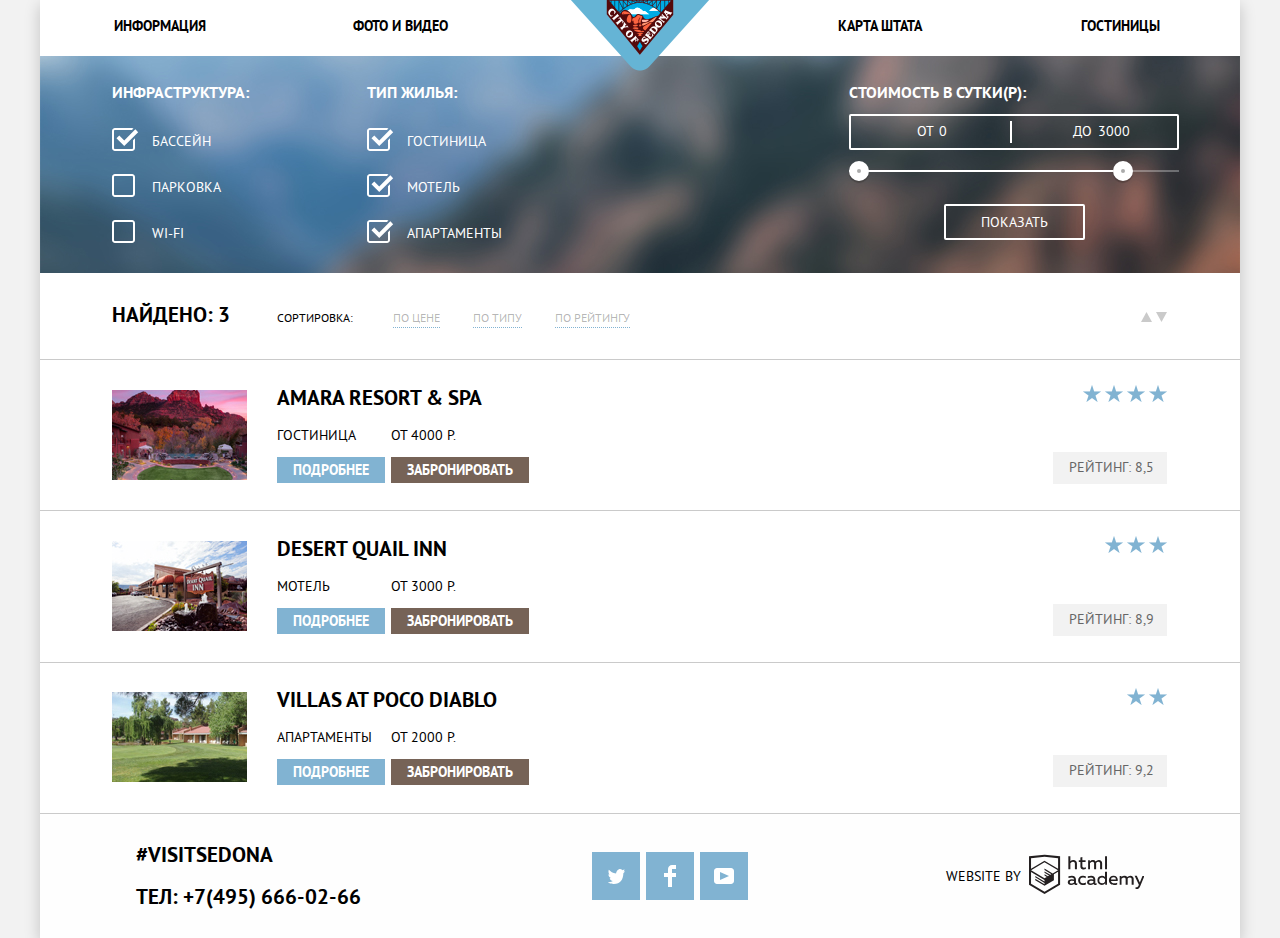
==== catalog.html @ 3150f371 "Update catalog.html" ====
<!DOCTYPE html>
<html lang="ru">
  <head>
    <meta charset="UTF-8">
    <title>Document</title>
    <link rel="stylesheet" href="css/normalize.css">
    <link rel="stylesheet" href="css/style.css">
  </head>
  <body>
    <div class="wrapper">
    <header class="header">
      <nav class="nav">
        <ul class="nav__list nav__list--left">
          <li class="nav__item">
            <a href="#" class="nav__link">Информация</a>
          </li>
          <li class="nav__item">
            <a href="#" class="nav__link">Фото и видео</a>
          </li>
        </ul>
        <a href="index.html" class="logo">
          <img src="img/logo.png" width="140" height="71" alt="Логотип город Седона" class="logo__pic">
        </a>
        <ul class="nav__list nav__list--right">
          <li class="nav__item">
            <a href="#" class="nav__link">Карта штата</a>
          </li>
          <li class="nav__item">
            <a href="catalog.html" class="nav__link">Гостиницы</a>
          </li>
        </ul>
      </nav>
    </header>
    <main>
      <form class="filter">
        <fieldset class="filter__fieldset">
          <legend class="filter__legend">Инфраструктура:</legend>
            <label class="filter__label">
              <input type="checkbox" name="pool" id="pool" class="visually-hidden" checked>
              <span class="checkbox-indicator">
              </span>
              Бассейн
            </label>
            <label class="filter__label">
              <input type="checkbox" name="parking" id="parking" class="visually-hidden">
              <span class="checkbox-indicator">
              </span>
              Парковка
            </label>
            <label class="filter__label">
              <input type="checkbox" name="wi-fi" id="wi-fi" class="visually-hidden">
              <span class="checkbox-indicator">
              </span>
              wi-fi
            </label>
        </fieldset>
        <fieldset class="filter__fieldset">
          <legend class="filter__legend">Тип жилья:</legend>
            <label class="filter__label filter__label--housing">
              <input type="checkbox" name="hotel" id="hotel" class="visually-hidden" checked>
              <span class="checkbox-indicator">
              </span>
              Гостиница
            </label>
            <label class="filter__label filter__label--housing">
              <input type="checkbox" name="motel" id="motel" class="visually-hidden" checked>
              <span class="checkbox-indicator">
              </span>
              Мотель
            </label>
            <label class="filter__label filter__label--housing">
              <input type="checkbox" name="apartments" id="apartments" class="visually-hidden" checked>
              <span class="checkbox-indicator">
              </span>
              Апартаменты
            </label>
        </fieldset>
        <fieldset class="filter__fieldset">
          <legend class="filter__legend filter__legend--price">Стоимость в сутки(Р):</legend>
          <div class="filter__price">
            <label class="filter__min-price">от
              <input type="number" class="filter__input" name="filter__min-price" value="0">
            </label>
            <label class="filter__max-price">до
              <input type="number" class="filter__input" name="filter__max-price" value="3000">
            </label>
          </div>
          <div class="filter__range">
            <div class="filter__scale">
              <div class="filter__bar"></div>
            </div>
            <div class="filter__toggle filter__toggle--min"></div>
            <div class="filter__toggle filter__toggle--max"></div>
          </div>
            <button type="submit" class="filter__button">Показать</button>
        </fieldset>
      </form>
      <div class="sort">
        <p class="sort__search">Найдено: 3</p>
        <p class="sort__assortment">Сортировка:</p>
        <a href="#"  class="sort__choose">По цене</a>
        <a href="#"  class="sort__choose">По типу</a>
        <a href="#"  class="sort__choose">По рейтингу</a>
        <div class="sort__href">
          <a href="#"  class="sort__button">
            <svg xmlns="http://www.w3.org/2000/svg" class="sort__arrow sort__arrow--up" width="11" height="10" viewBox="0 0 11 10">
              <path fill="#231F20" d="M5.5 10L0 0h11"/>
            </svg>
          </a>
          <a href="#"  class="sort__button">
            <svg xmlns="http://www.w3.org/2000/svg" class="sort__arrow sort__arrow--down" width="11" height="10" viewBox="0 0 11 10">
              <path fill="#231F20" d="M5.5 10L0 0h11"/>
            </svg>
          </a>
        </div>
      </div>
      <section class="hotels">
        <h2 class="visually-hidden">Гостиницы</h2>
        <ul class="results">
          <li class="results__item">
            <img src="img/amara.jpg" width="135" height="90" alt="Фото гостиницы" class="results__pic">
          <div class="results__wrapper">
            <a href="#" class="results__head">Amara Resort & Spa</a>
            <div class="results__container">
              <div class="results__name">
                <p class="results__desc">Гостиница</p>
                <a href="#" class="results__link results__link--blue">Подробнее</a>
              </div>
              <div class="results__name">
                <p class="results__desc">От 4000 Р.</p>
                <a href="#" class="results__link results__link--brown">Забронировать</a>
              </div>
            </div>
          </div>
          <div class="results__assessment">
          <div class="results__stars">
            <img src="img/star.png" width="18" height="17" alt="Звезды" class="results__stars-img">
            <img src="img/star.png" width="18" height="17" alt="Звезды" class="results__stars-img">
            <img src="img/star.png" width="18" height="17" alt="Звезды" class="results__stars-img">
            <img src="img/star.png" width="18" height="17" alt="Звезды" class="results__stars-img">
          </div>
          <div class="results__rating">
            <p class="results__rating-name">Рейтинг: 8,5</p>
          </div>
          </div>
          </li>
          <li class="results__item">
            <img src="img/desert.jpg" width="135" height="90" alt="Фото гостиницы" class="results__pic">
          <div class="results__wrapper">
            <a href="#" class="results__head">Desert Quail Inn</a>
            <div class="results__container">
              <div class="results__name">
                <p class="results__desc">Мотель</p>
                <a href="#" class="results__link results__link--blue">Подробнее</a>
              </div>
              <div class="results__name">
                <p class="results__desc">От 3000 Р.</p>
                <a href="#" class="results__link results__link--brown">Забронировать</a>
              </div>
            </div>
          </div>
          <div class="results__assessment">
          <div class="results__stars">
            <img src="img/star.png" width="18" height="17" alt="Звезды" class="results__stars-img">
            <img src="img/star.png" width="18" height="17" alt="Звезды" class="results__stars-img">
            <img src="img/star.png" width="18" height="17" alt="Звезды" class="results__stars-img">
          </div>
          <div class="results__rating">
            <p class="results__rating-name">Рейтинг: 8,9</p>
          </div>
          </div>
          </li>
          <li class="results__item">
            <img src="img/villas.jpg" width="135" height="90" alt="Фото гостиницы" class="results__pic">
          <div class="results__wrapper">
            <a href="#" class="results__head">Villas at Poco Diablo</a>
            <div class="results__container">
              <div class="results__name">
                <p class="results__desc">Апартаменты</p>
                <a href="#" class="results__link results__link--blue">Подробнее</a>
              </div>
              <div class="results__name">
                <p class="results__desc">От 2000 Р.</p>
                <a href="#" class="results__link results__link--brown">Забронировать</a>
              </div>
            </div>
          </div>
          <div class="results__assessment">
          <div class="results__stars">
            <img src="img/star.png" width="18" height="17" alt="Звезды" class="results__stars-img">
            <img src="img/star.png" width="18" height="17" alt="Звезды" class="results__stars-img">
          </div>
          <div class="results__rating">
            <p class="results__rating-name">Рейтинг: 9,2</p>
          </div>
          </div>
          </li>
        </ul>
      </section>
    </main>
    <footer class="footer">
      <div class="footer__wrapper footer__wrapper--hotels">
        <a href="#" class="footer__hashtag">#visitSEDONA</a>
        <a href="tel:+7(495)666-02-66" class="footer__phone">Тел: +7(495) 666-02-66</a>
      </div>
      <div class="social social--hotels">
        <ul class="social__list">
            <li class="social__item">
              <a href="#" class="social__link">
                <img src="img/twitter.svg" width="17" height="15" alt="Иконка твиттер"  class="social__icon">
              </a>
            <li class="social__item">
              <a href="" class="social__link">
                <img src="img/facebook.svg" width="12" height="22" alt="Иконка фэйсбук"  class="social__icon">
              </a>
            </li>
            <li class="social__item">
              <a href="" class="social__link">
                <img src="img/youtube.svg" width="20" height="16" alt="Иконка ютуб"  class="social__icon">
              </a>
            </li>
        </ul>
      </div>
      <div class="website-by">
        <p class="website-by__head">Website by</p>
        <a href="https://htmlacademy.ru/intensive/htmlcss" class="website-by__logo">
          <svg xmlns="http://www.w3.org/2000/svg" class="website-by__svg" width="115px" height="41px" data-name="Layer 1" viewBox="0 0 113 39">
            <path fill="#fff" d="M46.84 28.22a2.07 2.07 0 0 0 .58-.11v1.4a3.41 3.41 0 0 1-1.24.22 1.75 1.75 0 0 1-1.75-1 5.08 5.08 0 0 1-3.3 1.13c-1.59 0-3.06-.87-3.06-2.68 0-2.24 2.08-2.93 3.9-2.93a11.63 11.63 0 0 1 2.28.26v-.31c0-1.09-.8-1.86-2.3-1.86a7.79 7.79 0 0 0-3.15.67v-1.79a10.72 10.72 0 0 1 3.35-.58c2.48 0 4 1.18 4 3.83v3.14a.57.57 0 0 0 .69.61zm-6.76-1.19a1.42 1.42 0 0 0 1.64 1.29 3.56 3.56 0 0 0 2.53-1v-1.51a10.21 10.21 0 0 0-1.9-.22c-1.1.01-2.27.35-2.27 1.45zM53.06 20.62a5.29 5.29 0 0 1 2.7.67v1.79a4.28 4.28 0 0 0-2.42-.73 2.89 2.89 0 1 0 0 5.76 5.26 5.26 0 0 0 2.55-.67v1.8a6.58 6.58 0 0 1-2.9.6 4.42 4.42 0 0 1-4.72-4.54 4.54 4.54 0 0 1 4.79-4.68zM65.84 28.22a2.07 2.07 0 0 0 .58-.11v1.4a3.41 3.41 0 0 1-1.24.22 1.75 1.75 0 0 1-1.75-1 5.08 5.08 0 0 1-3.3 1.13c-1.59 0-3.06-.87-3.06-2.68 0-2.24 2.08-2.93 3.9-2.93a11.63 11.63 0 0 1 2.28.26v-.31c0-1.09-.8-1.86-2.3-1.86a7.79 7.79 0 0 0-3.15.67v-1.79a10.72 10.72 0 0 1 3.35-.58c2.48 0 4 1.18 4 3.83v3.14a.57.57 0 0 0 .69.61zm-6.76-1.19a1.42 1.42 0 0 0 1.64 1.29 3.56 3.56 0 0 0 2.53-1v-1.51a10.21 10.21 0 0 0-1.9-.22c-1.11.01-2.27.35-2.27 1.45zM76.67 16.85v12.76h-1.76v-1.39a4.07 4.07 0 0 1-3.35 1.62 4.62 4.62 0 0 1 0-9.22 4 4 0 0 1 3.15 1.37v-5.14h2zm-4.76 5.48a2.9 2.9 0 0 0 0 5.8 3 3 0 0 0 2.79-1.84v-2.13a3.06 3.06 0 0 0-2.79-1.83zM82.99 20.62c3.48 0 4.68 2.81 4.12 5.34h-6.58c.22 1.57 1.75 2.22 3.35 2.22a6.41 6.41 0 0 0 2.77-.62v1.68a7.5 7.5 0 0 1-3.14.6c-2.68 0-5-1.53-5-4.61a4.39 4.39 0 0 1 4.48-4.61zm.09 1.62a2.39 2.39 0 0 0-2.57 2.26h4.85a2.06 2.06 0 0 0-2.28-2.26zM89.1 29.61v-8.75h1.73v1.09a4 4 0 0 1 2.92-1.33 3 3 0 0 1 2.73 1.4 4.33 4.33 0 0 1 3.06-1.4 3.21 3.21 0 0 1 3.32 3.52v5.47h-2V24.2a1.67 1.67 0 0 0-1.73-1.84 2.94 2.94 0 0 0-2.17 1.18V29.61h-2V24.2a1.67 1.67 0 0 0-1.73-1.84 3.11 3.11 0 0 0-2.32 1.35v5.91h-2zM111.47 20.86h2l-4.1 9.93c-.95 2.28-2.19 3-3.52 3a5 5 0 0 1-1.15-.15v-1.66a3 3 0 0 0 .89.13c.95 0 1.66-.67 2.17-2l.18-.44-4.16-8.82h2.13l3 6.6zM40.66 1.53v5a4 4 0 0 1 2.83-1.2A3.41 3.41 0 0 1 47.1 8.9v5.41h-2V9.15a1.9 1.9 0 0 0-2-2.1 3.08 3.08 0 0 0-2.44 1.46v5.8h-2V1.53h2zM52.43 2.42v3.12h3.17v1.71h-3.17v4c0 1.15.53 1.53 1.66 1.53a4.71 4.71 0 0 0 1.77-.35v1.68a7.14 7.14 0 0 1-2.35.38 2.68 2.68 0 0 1-3-2.88V7.23h-1.6V5.52h1.57V2.88zM58.1 14.29V5.54h1.73v1.09a4 4 0 0 1 2.92-1.33 3 3 0 0 1 2.73 1.4 4.33 4.33 0 0 1 3.06-1.4 3.21 3.21 0 0 1 3.32 3.52v5.47h-2V8.88a1.67 1.67 0 0 0-1.73-1.84 2.94 2.94 0 0 0-2.17 1.18V14.29h-2V8.88a1.67 1.67 0 0 0-1.73-1.84 3.11 3.11 0 0 0-2.32 1.35v5.91h-2zM74.72 1.52h1.95v12.76h-1.95zM15.44.02h-.16L0 1.62v28l15.28 9.09 15.28-9.09v-28zm13.12 28.45l-13.28 7.9L2 28.47V16.99l13.22 7.87v1.43l-9.07-5.4v1.38l9.11 5.47v1.46l-9.1-5.42v1.38l9.11 5.47 9.19-5.5V19.22l4.1-2.45v11.67zm0-13.16l-3.65 2.14-1.68 1-8-4.76v1.38l6.84 4.07h-.06l-.15.09-1 .57-5.64-3.36v1.38l4.45 2.65-1.05.7-3.36-2v1.38l2.21 1.3-2.25 1.35-13.16-7.82 13.17-7.92zm0-1.39L15.21 6.05l-13.2 7.86V3.41l13.28-1.39 13.28 1.39v10.51z"/>
          </svg>
        </a>
      </div>
    </footer>
    </div>
  </body>
</html>
---- css/style.css ----
body{
  font-family: PTSans, Arial, Helvetica, sans-serif;
  color: #000000;
  text-transform: uppercase;
  margin: 0;
  padding: 0;
  background-color: #f2f2f2;
}

.wrapper{
  width: 1200px;
  margin: 0px auto;

  position: relative;

  box-shadow: 0px 5px 15px 0 rgba(0, 1, 1, 0.2);
}

.nav{
  background-color: #ffffff;
  font-weight: 700;
  height: 56px;
  display: flex;
  flex-direction: row;
  justify-content: space-between;
  position: relative;
}

.nav__list{
  font-size: 14px;
  list-style: none;
  line-height: 26px;
  display: flex;
  padding: 0;
  margin: 0;
}

.nav__link{
  padding-top: 13px;
  padding-bottom: 18px;
  text-decoration: none;
  color: #000000;
  width: 240px;
  display: flex;
  justify-content: center;
  align-items: center;
}

.nav__link--active{
  color: #766357;
}

.nav__link:hover{
color: #81b3d2;
}

.nav__link:active{
color: rgba(0, 0, 0, 0.3);
}

.logo{
  position: absolute;
  top: 0;
  left: 50%;
  transform: translateX(-50%);
  z-index: 1;
}

.promo{
  background-color: #81b3d2;
  background-image: url(../img/background-photo.jpg);
  background-position: right 0 top -56px;
  background-repeat: no-repeat;
  height: 510px;
  text-align: center;
  position: relative;
}

.promo__polygon{
  position: absolute;
  content: '';
  width: 100%;
  bottom: -1px;
  left: 0;
  height: 59px;
}

.promo__pic{
  margin-top: 76px;
}

.intro{
  padding-top: 56px;
  padding-left: 350px;
  padding-right: 350px;
  background-color: #ffffff;
  line-height: 26px;
}

.intro__head{
  font-size: 21px;
  margin: 0;
  text-align: center;
  margin-bottom: 27px;
}

.intro__desc{
  color: #333333;
  font-size: 14px;
  margin: 0;
  text-align: center;
  padding-bottom: 52px;
}

.present__row,
.showplace{
  display: flex;
  flex-direction: row;
  line-height: 21px;
  color: #ffffff;
  background-color: #81b3d2;
  height: 256px;
}

.present__wrapper{
  padding-left: 50px;
  padding-right: 50px;
  text-align: center;
}

.present__head{
  margin-top: 47px;
  margin-left: 75px;
  max-width: 150px;
  font-size: 21px;
}

.present__desc{
  margin: 0;
}

.present__number{
  margin-top: 23px;
  margin-bottom: 21px;
}

.present__number, .present__desc{
  font-size: 14px;
}

.offers{
  padding-top: 44px;
  padding-bottom: 67px;
  margin: 0;
  background-color: #ffffff;
  line-height: 21px;
  text-align: center;
}


.offers__list{
  list-style: none;
  display: flex;
  flex-direction: row;
  padding: 0;
}

.offers__item{
  display: flex;
  flex-direction: column;
  align-items: center;
  margin-left: 58px;
  margin-right: 59px;
}

.offers__item--size{
  margin-left: 30px;
  margin-right: 30px;
}

.offers__pic{
  width: 75px;
  height: 80px;
}

.offers__head{
  font-size: 21px;
  margin-top: 20px;
  margin-bottom: 23px;
}

.offers__desc{
  max-width: 284px;
font-size: 14px;
margin: 0;
}

.showplace{
  display: flex;
  flex-direction: row-reverse;
}

.showplace__wrapper{
  padding-left: 40px;
  padding-right: 40px;
  line-height: 21px;
  background-color: #81b3d2;
  color: #ffffff;
  text-align: center;
}

.showplace__head{
  margin-top: 46px;
  font-size: 21px;
}

.showplace__number{
  margin-top: 23px;
  margin-bottom: 21px;
}

.showplace__number,
.showplace__desc{
  font-size: 14px;
  line-height: 21px;
  font-weight: 400;
}

.advantages{
  background-color: #eeeeee;
  line-height: 21px;
  padding-top: 46px;
  padding-bottom: 60px;
}

.advantages__list{
  margin: 0;
  padding-left: 0;
  display: flex;
  flex-direction: row;
  justify-content: space-around;
}

.advantages__item{
  padding-left: 50px;
  padding-right: 50px;
  display: flex;
  flex-direction: column;
  align-items: center;
}

.advantages__head{
  font-size: 21px;
  font-weight: 700;
  line-height: 21px;
  max-width: 100px;
  margin: 0;
  text-align: center;
}

.advantages__number{
  padding-top: 23px;
  padding-bottom: 22px;
}

.advantages__desc{
  max-width: 259px;
  text-align: center;
}

.advantages__number,
.advantages__desc{
font-size: 14px;
margin: 0;
}

.interested{
  background-color: #ffffff;
  position: relative;
}

.interested__wrapper{
  display: flex;
  flex-direction: column;
  align-items: center;
  text-align: center;
}

.interested__head{
  font-size: 30px;
  font-weight: 700;
  line-height: 36px;
  padding-top: 50px;
  margin: 0;
}

.interested__desc{
  font-size: 14px;
  line-height: 24px;
  font-weight: 400;
  margin-top: 23px;
  margin-bottom: 48px;
}

.interested__button{
  padding-top: 30px;
  padding-bottom: 32px;
  width: 568px;
  margin: 0;
  background-color: #766357;
  color: #ffffff;
  font-size: 21px;
  text-transform: uppercase;
  font-weight: 700;
  border: none;
  text-decoration: none;
  cursor: pointer;
}

.interested__button:hover{
  background-color: #604e43;
}

.interested__button:active{
  background-color: #503e33;
  color: rgba(255, 255, 255, 0.3);
}

.form{
  position: absolute;
  left: 50%;
  transform: translateX(-50%);
  padding: 54px;
  background-color: #ffffff;
  box-shadow: 0px 7px 15px 0 rgba(0, 1, 1, 0.15);
  min-width: 458px;
}

.form__row{
  display: flex;
  flex-direction: row;
  align-items: center;
  margin-bottom: 30px;
}

.form__label{
  display: flex;
  align-items: center;
  width: 92px;
  margin-right: 10px;
  font-weight: 700;
  font-size: 14px;
  line-height: 26px;
}

.form__label--child{
  width: 50px;
  margin-left: 53px;
  margin-right: 26px;
}

.form__container{
  position: relative;
  flex-grow: 1;
}

.form__input{
  box-sizing: border-box;
  width: 100%;
  padding: 4px 10px;
  padding-right: 40px;
  font-weight: 700;
  font-size: 14px;
  line-height: 26px;
  text-transform: uppercase;
  background-color: #f2f2f2;
  border: 2px solid transparent;
}

.form__input:hover{
  background-color: #ebebeb;
}

.form__input:focus{
  border-color: #e5e5e5;
  outline: none;
  background-color: #ffffff;
}

.form__calendar{
  position: absolute;
  top: 50%;
  transform: translateY(-50%);
  right: 9px;
  background-color: transparent;
  border: none;
  padding: 0;
}

.form__svg path{
  fill: #a9a9a9;
}

.form__svg path:hover{
  fill: #000000;
}

.form__svg path:active{
  fill: #81b3d2;
}

.form__humans{
  display: flex;
  flex-direction: row;

}

.form__wrapper{
  display: flex;
  flex-direction: row;
  align-items: center;
}

.form__human-input{
  padding: 0;
  width: 38px;
  height: 38px;
  text-align: center;
  background-color: #f2f2f2;
  font-size: 14px;
  font-weight: 700;
  line-height: 26px;
  border: none;
}

.form__button{
  position: relative;
  width: 38px;
  height: 38px;
  background-color: #f2f2f2;
  border: none;
}

.form__button--minus::before{
  content: "";
  position: absolute;
  transform: translate(-50%, -50%);
  width: 12px;
  height: 3px;
  background-color: #a9a9a9;
}

.form__button--plus::before,
.form__button--plus::after{
  content: "";
  position: absolute;
  top: 50%;
  left: 50%;
  transform: translate(-50%, -50%);
  width: 12px;
  height: 3px;
  background-color: #a9a9a9;
}

.form__button--plus::before{
  transform: translate(-50%, -50%) rotate(90deg);
}

.form__checkin-input:hover{
  background-color: #ebebeb;
}
.form__checkin-input:focus{
  border: 2px solid #e5e5e5;
}
.form__checkout-input:hover{
  background-color: #ebebeb;
}
.form__checkout-input:focus{
  border: 2px solid #e5e5e5;
}

.form__submit{
  padding-top: 16px;
  padding-bottom: 18px;
  width: 458px;
  background-color: #81b3d2;
  color: #ffffff;
  font-size: 21px;
  text-transform: uppercase;
  font-weight: 700;
  border: none;
  margin-top: 54px;
}

.form__submit:hover{
  background-color: #669ec0;
}

.form__submit:active{
  background-color: #5496bd;
  color: rgba(255, 255, 255, 0.3);
}

.map{
  text-align: center;
}

.footer,
.footer--absolut{
  background-color: rgba(255, 255, 255, 0.9);
  height: 124px;
  display: flex;
  justify-content: space-around;
  align-items: center;
}

.footer--absolute{
  position: absolute;
  width: 100%;
  bottom: 0;
}

.footer__wrapper{
  display: flex;
  flex-direction: column;
}

.footer__hashtag{
  padding-bottom: 16px;
  margin: 0;
}

.footer__hashtag, .footer__phone{
  font-size: 21px;
  line-height: 26px;
  font-weight: 700;
  text-decoration: none;
  color: #000000;
}

.social__list{
  display: flex;
  list-style: none;
}

.social__link{
  display: flex;
  align-items: center;
  justify-content: center;
  width: 48px;
  height: 48px;
  background-color: #81b3d2;
  margin-right: 6px;
}

.social__link:hover{
  background-color: #669ec0;
}

.social__icon:active{
  opacity: 0.3;
}

.website-by{
  display: flex;
  align-items: center;
}

.website-by__head {
  font-weight: 400;
  font-size: 14px;
  line-height: 26px;
  padding-right: 8px;
}

.website-by__svg path{
  fill: #231f20;
}

.website-by__svg path:hover{
  fill: #81b3d2;
}

.website-by__svg path:active{
  fill: #bdbbbc;
}

.visually-hidden {
  position: absolute;
  clip: rect(0 0 0 0);
  width: 1px;
  height: 1px;
  margin: -1px;
}

/*Страница отелей*/

.filter{
  display: flex;
  flex-direction: row;
  background-color: #81b3d2;
  background-image: url(../img/filter-background.jpg);
  background-repeat: no-repeat;
  background-position: right 0 top -56px;;
}

.filter__fieldset{
  margin-top: 26px;
  margin-bottom: 29px;
  margin-left: 72px;
  padding: 0;
  color: #ffffff;
  line-height: 21px;
  border: none;
  display: flex;
  flex-direction: column;
}

.filter__fieldset:nth-child(2){
  margin-left: 116px;
}

.filter__fieldset:last-child{
  width: 330px;
  margin-left: auto;
  margin-right: 61px;

  color: #ffffff;
  text-transform: uppercase;
}


.filter__legend{
  padding: 0;
  font-size: 16px;
  font-weight: 700;
  line-height: 21px;
  margin-bottom: 25px;
}

.filter__legend--price{
  margin-bottom: 11px;
}

.filter__label{
  position: relative;
  padding-left: 40px;
  padding-top: 3px;
  font-size: 14px;
  font-weight: 400;
  line-height: 21px;
  margin-bottom: 22px;
}

.filter__label:last-child{
  margin-bottom: 0;
}

.filter__label input[type="checkbox"] + .checkbox-indicator{
  content: url(../img/checkbox-off.svg);
  position: absolute;
  top: 0;
  left: 0;
}

.filter__label input[type="checkbox"]:checked + .checkbox-indicator{
  content: url(../img/checkbox-on.svg);
  position: absolute;
}

.filter__price{
  position: relative;

  height: 32px;
  margin-bottom: 20px;

  font-size: 0;

  border: 2px solid #ffffff;
  border-radius: 2px;
}

.filter__price::after{
  content: "";
  position: absolute;
  top: 50%;
  left: 49%;

  width: 2px;
  height: 22px;

  background: #ffffff;
  transform: translate(-50%, -50%);
}

.filter__min-price,
.filter__max-price{
  display: inline-block;

  font-size: 14px;
  line-height: 29px;
  vertical-align: top;

  width: 90px;
  padding-left: 66px;
}

.filter__input{
  width: 50px;
  margin: 0;

  color: inherit;
  font: inherit;

  background: none;
  border: none;
}

.filter__range{
  position: relative;

  margin-bottom: 32px;
}

.filter__scale{
  height: 2px;

  background: rgba(255, 255, 255, 0.3);
}

.filter__bar{
  width: 80%;
  height: 2px;

  background: #ffffff;
}

.filter__toggle{
  position: absolute;
  top: -9px;

  width: 4px;
  height: 4px;

  background: #ababab;
  border: 8px solid #ffffff;
  border-radius: 50%;
  box-shadow: 0 2px 1px 0 rgba(0, 1, 1, 0.2);
}

.filter__toggle:hover {
  background: #1c4f80;
}

.filter__toggle--min{
  left: 0;
}

.filter__toggle--max{
  left: 80%;
}

.filter__button{
  display: block;
  margin: 0 auto;
  padding: 6px 35px;

  font-size: 14px;
  line-height: 20px;
  color: #ffffff;
  text-transform: uppercase;

  background: transparent;
  border: 2px solid #ffffff;
  border-radius: 2px;
}

.filter__button:hover{
  background-color: #ffffff;
  color: #000000;
}

.hotels{
  background-color: #ffffff;
}

.sort{
  background-color: #ffffff;
  border-bottom: 1px solid #cacaca;
  display: flex;
  flex-direction: row;
  align-items: center;
  position: relative;
}

.sort__search{
  margin-left: 72px;
  margin-top: 29px;
  margin-bottom: 31px;
  line-height: 26px;
  font-size: 21px;
  font-weight: 700;
}

.sort__assortment{
  margin-top: 16px;
  margin-left: 47px;
  margin-right: 40px;
  padding: 0;
  font-size: 12px;
  font-weight: 400;
  line-height: 18px;
}

.sort__choose{
  margin-top: 4px;
  margin-right: 33px;
  font-size: 12px;
  font-weight: 400;
  text-decoration: none;
  line-height: 18px;
  color: rgba(0, 0, 0, 0.3);
  border-bottom: 1px dotted #81b3d2;
}

.sort__href{
  position: absolute;
  right: 0;
  padding-right: 73px;
}

.sort__button{
  text-decoration: none;
}

.sort__arrow path{
  fill: #cacaca;
}

.sort__arrow path:hover{
  fill: #000000;
}

.sort__arrow path:active{
  fill: #81b3d2;
}

.sort__arrow--up{
  transform: rotate(180deg);
}

.sort__choose:hover{
  color: #81b3d2;
}

.sort__choose:active{
  color: #000000;
}

.results{
  list-style: none;
  padding: 0;
  margin: 0;
}

.results__pic{
  margin-left: 72px;
}

.results__wrapper{
  display: flex;
  flex-direction: column;
  margin-left: 30px;
}

.results__container{
  display: flex;
  flex-direction: row;
}

.results__item{
  padding-top: 25px;
  padding-bottom: 26px;
  border-bottom: 1px solid #cacaca;
  display: flex;
  flex-direction: row;
  align-items: center;
}

.results__assessment{
  display: flex;
  flex-direction: column;
  align-items: flex-end;
  margin-left: auto;
  margin-right: 73px;

}

.results__head{
  margin-top: -4px;
  font-size: 21px;
  font-weight: 700;
  line-height: 26px;
  color: #000000;
  text-decoration: none;
}

.results__head:hover{
  color: #81b3d2;
}

.results__head:active{
  color: rgba(0, 0, 0, 0.3);
}

.results__rating{
  text-align: center;
  background-color: #f2f2f2;
  margin-top: 47px;
}

.results__rating-name{
  color: #666666;
  margin-top: 5px;
  margin-bottom: 6px;
  margin-left: 16px;
  margin-right: 13px;
}

.results__desc,
.results__rating-name{
  font-size: 14px;
  font-weight: 400;
  line-height: 21px;
}

.results__link{
  padding: 4px 16px;
  font-size: 14px;
  font-weight: 700;
  line-height: 21px;
  text-decoration: none;
  text-transform: uppercase;
  color: #ffffff;
}

.results__link:active{
  color: rgba(255, 255, 255, 0.3);
}

.results__link--blue{
  background-color: #81b3d2;
  margin-right: 6px;
}

.results__link--blue:hover{
  background-color: #669ec0;
}

.results__link--blue:active{
  background-color: #5496bd;
}

.results__link--brown{
  background-color: #766357;
}

.results__link--brown:hover{
  background-color: #604e43;
}

.results__link--brown:active{
  background-color: #503e33;
}


@font-face{
  font-family: PTSans;
  src: url(../fonts/web/ptsans.woff2) format("woff2"),
        url(../fonts/web/ptsans.woff) format("woff");
        font-weight: 400;
}

@font-face{
  font-family: PTSans;
  src: url(../fonts/web/ptsansbold.woff2) format("woff2"),
        url(../fonts/web/ptsansbold.woff) format("woff");
        font-weight: 700;
}
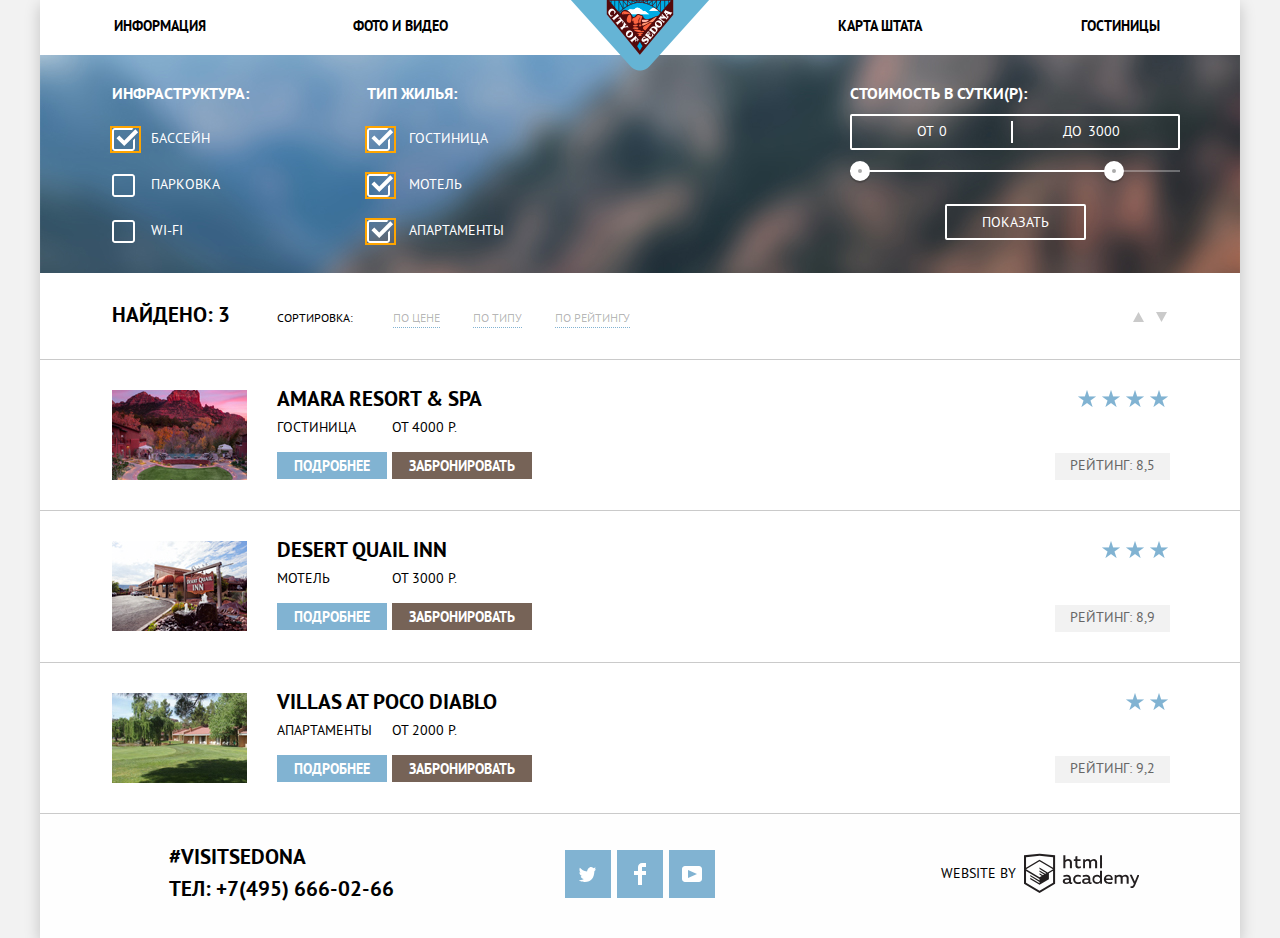
==== commit f3373d5c: "Update catalog.html" ====
--- a/catalog.html
+++ b/catalog.html
@@ -79,10 +79,10 @@
           <legend class="filter__legend filter__legend--price">Стоимость в сутки(Р):</legend>
           <div class="filter__price">
             <label class="filter__min-price">от
-              <input type="number" class="filter__input" name="filter__min-price" value="0">
+              <input type="text" class="filter__input" name="filter__min-price" value="0">
             </label>
             <label class="filter__max-price">до
-              <input type="number" class="filter__input" name="filter__max-price" value="3000">
+              <input type="text" class="filter__input" name="filter__max-price" value="3000">
             </label>
           </div>
           <div class="filter__range">
@@ -207,16 +207,16 @@
         <ul class="social__list">
             <li class="social__item">
               <a href="#" class="social__link">
-                <img src="img/twitter.svg" width="17" height="15" alt="Иконка твиттер"  class="social__icon">
+              <img src="img/twitter.svg" width="17" height="15" alt="Иконка твиттер"  class="social__icon">
               </a>
             <li class="social__item">
               <a href="" class="social__link">
-                <img src="img/facebook.svg" width="12" height="22" alt="Иконка фэйсбук"  class="social__icon">
+              <img src="img/facebook.svg" width="12" height="22" alt="Иконка фэйсбук"  class="social__icon">
               </a>
             </li>
             <li class="social__item">
               <a href="" class="social__link">
-                <img src="img/youtube.svg" width="20" height="16" alt="Иконка ютуб"  class="social__icon">
+              <img src="img/youtube.svg" width="20" height="16" alt="Иконка ютуб"  class="social__icon">
               </a>
             </li>
         </ul>
--- a/css/style.css
+++ b/css/style.css
@@ -19,7 +19,7 @@
 .nav{
   background-color: #ffffff;
   font-weight: 700;
-  height: 56px;
+  height: 55px;
   display: flex;
   flex-direction: row;
   justify-content: space-between;
@@ -46,10 +46,6 @@
   align-items: center;
 }
 
-.nav__link--active{
-  color: #766357;
-}
-
 .nav__link:hover{
 color: #81b3d2;
 }
@@ -69,7 +65,7 @@
 .promo{
   background-color: #81b3d2;
   background-image: url(../img/background-photo.jpg);
-  background-position: right 0 top -56px;
+  background-position: right 0 top -55px;
   background-repeat: no-repeat;
   height: 510px;
   text-align: center;
@@ -86,7 +82,7 @@
 }
 
 .promo__pic{
-  margin-top: 76px;
+  margin-top: 77px;
 }
 
 .intro{
@@ -98,10 +94,10 @@
 }
 
 .intro__head{
+  margin-top: 2px;
+  margin-bottom: 28px;
   font-size: 21px;
-  margin: 0;
-  text-align: center;
-  margin-bottom: 27px;
+  text-align: center;
 }
 
 .intro__desc{
@@ -109,7 +105,7 @@
   font-size: 14px;
   margin: 0;
   text-align: center;
-  padding-bottom: 52px;
+  padding-bottom: 51px;
 }
 
 .present__row,
@@ -150,7 +146,7 @@
 
 .offers{
   padding-top: 44px;
-  padding-bottom: 67px;
+  padding-bottom: 68px;
   margin: 0;
   background-color: #ffffff;
   line-height: 21px;
@@ -287,19 +283,19 @@
 }
 
 .interested__head{
-  font-size: 30px;
-  font-weight: 700;
-  line-height: 36px;
   padding-top: 50px;
   margin: 0;
+  font-size: 30px;
+  font-weight: 700;
+  line-height: 36px;
 }
 
 .interested__desc{
+  margin-top: 24px;
+  margin-bottom: 47px;
   font-size: 14px;
   line-height: 24px;
   font-weight: 400;
-  margin-top: 23px;
-  margin-bottom: 48px;
 }
 
 .interested__button{
@@ -330,33 +326,35 @@
   position: absolute;
   left: 50%;
   transform: translateX(-50%);
-  padding: 54px;
+  padding: 55px;
   background-color: #ffffff;
   box-shadow: 0px 7px 15px 0 rgba(0, 1, 1, 0.15);
-  min-width: 458px;
+  max-width: 458px;
 }
 
 .form__row{
   display: flex;
   flex-direction: row;
-  align-items: center;
-  margin-bottom: 30px;
+  margin-bottom: 29px;
 }
 
 .form__label{
   display: flex;
   align-items: center;
   width: 92px;
-  margin-right: 10px;
+  margin-right: 20px;
   font-weight: 700;
   font-size: 14px;
   line-height: 26px;
 }
 
+.form__label--adults{
+  margin-right: 40px;
+}
+
 .form__label--child{
-  width: 50px;
   margin-left: 53px;
-  margin-right: 26px;
+  margin-right: 27px;
 }
 
 .form__container{
@@ -368,7 +366,6 @@
   box-sizing: border-box;
   width: 100%;
   padding: 4px 10px;
-  padding-right: 40px;
   font-weight: 700;
   font-size: 14px;
   line-height: 26px;
@@ -389,7 +386,7 @@
 
 .form__calendar{
   position: absolute;
-  top: 50%;
+  top: 55%;
   transform: translateY(-50%);
   right: 9px;
   background-color: transparent;
@@ -401,11 +398,11 @@
   fill: #a9a9a9;
 }
 
-.form__svg path:hover{
+.form__svg:hover path{
   fill: #000000;
 }
 
-.form__svg path:active{
+.form__svg:active path{
   fill: #81b3d2;
 }
 
@@ -480,6 +477,7 @@
 }
 
 .form__submit{
+  margin-top: 55px;
   padding-top: 16px;
   padding-bottom: 18px;
   width: 458px;
@@ -489,7 +487,6 @@
   text-transform: uppercase;
   font-weight: 700;
   border: none;
-  margin-top: 54px;
 }
 
 .form__submit:hover{
@@ -506,12 +503,10 @@
 }
 
 .footer,
-.footer--absolut{
+.footer--absolute{
   background-color: rgba(255, 255, 255, 0.9);
   height: 124px;
   display: flex;
-  justify-content: space-around;
-  align-items: center;
 }
 
 .footer--absolute{
@@ -521,13 +516,16 @@
 }
 
 .footer__wrapper{
+  margin-right: auto;
+  margin-left: 123px;
+  margin-top: 31px;
   display: flex;
   flex-direction: column;
 }
 
 .footer__hashtag{
-  padding-bottom: 16px;
-  margin: 0;
+  margin-top: 20;
+  margin-bottom: 6px;
 }
 
 .footer__hashtag, .footer__phone{
@@ -538,16 +536,26 @@
   color: #000000;
 }
 
+.social{
+  margin-top: 20px;
+  margin-right: 44px;
+}
+
+.socail__item{
+  margin-right: 6px;
+}
+
 .social__list{
   display: flex;
   list-style: none;
+  padding: 0;
 }
 
 .social__link{
   display: flex;
   align-items: center;
   justify-content: center;
-  width: 48px;
+  width: 46px;
   height: 48px;
   background-color: #81b3d2;
   margin-right: 6px;
@@ -563,25 +571,28 @@
 
 .website-by{
   display: flex;
-  align-items: center;
+  margin-top: 39px;
+  margin-left: auto;
+  margin-right: 101px;
 }
 
 .website-by__head {
+  margin-right: 8px;
+  margin-top: 7px;
   font-weight: 400;
   font-size: 14px;
   line-height: 26px;
-  padding-right: 8px;
 }
 
 .website-by__svg path{
   fill: #231f20;
 }
 
-.website-by__svg path:hover{
+.website-by__svg:hover path{
   fill: #81b3d2;
 }
 
-.website-by__svg path:active{
+.website-by__svg:active path{
   fill: #bdbbbc;
 }
 
@@ -605,8 +616,8 @@
 }
 
 .filter__fieldset{
-  margin-top: 26px;
-  margin-bottom: 29px;
+  margin-top: 28px;
+  margin-bottom: 32px;
   margin-left: 72px;
   padding: 0;
   color: #ffffff;
@@ -623,33 +634,35 @@
 .filter__fieldset:last-child{
   width: 330px;
   margin-left: auto;
-  margin-right: 61px;
+  margin-right: 60px;
 
   color: #ffffff;
   text-transform: uppercase;
 }
 
-
 .filter__legend{
   padding: 0;
+  margin-bottom: 24px;
   font-size: 16px;
   font-weight: 700;
   line-height: 21px;
-  margin-bottom: 25px;
 }
 
 .filter__legend--price{
-  margin-bottom: 11px;
+  margin-bottom: 10px;
 }
 
 .filter__label{
   position: relative;
-  padding-left: 40px;
-  padding-top: 3px;
+  margin-bottom: 25px;
+  padding-left: 39px;
   font-size: 14px;
   font-weight: 400;
   line-height: 21px;
-  margin-bottom: 22px;
+}
+
+.filter__label--housing{
+  padding-left: 42px;
 }
 
 .filter__label:last-child{
@@ -666,6 +679,14 @@
 .filter__label input[type="checkbox"]:checked + .checkbox-indicator{
   content: url(../img/checkbox-on.svg);
   position: absolute;
+}
+
+.filter__label input[type="checkbox"]:checked + .checkbox-indicator{
+  outline: 2px solid orange;
+}
+
+.filter__label input[type="checkbox"]:disabled + .checkbox-indicator{
+  opacity: 0.3;
 }
 
 .filter__price{
@@ -701,8 +722,8 @@
   line-height: 29px;
   vertical-align: top;
 
-  width: 90px;
-  padding-left: 66px;
+  width: 81px;
+  padding-left: 65px;
 }
 
 .filter__input{
@@ -749,6 +770,7 @@
 }
 
 .filter__toggle:hover {
+  border: 10px solid;
   background: #1c4f80;
 }
 
@@ -757,7 +779,7 @@
 }
 
 .filter__toggle--max{
-  left: 80%;
+  left: 77%;
 }
 
 .filter__button{
@@ -833,6 +855,10 @@
   text-decoration: none;
 }
 
+.sort__button:first-child{
+  margin-right: 8px;
+}
+
 .sort__arrow path{
   fill: #cacaca;
 }
@@ -879,12 +905,11 @@
 }
 
 .results__item{
-  padding-top: 25px;
-  padding-bottom: 26px;
+  padding-top: 30px;
+  padding-bottom: 30px;
   border-bottom: 1px solid #cacaca;
   display: flex;
   flex-direction: row;
-  align-items: center;
 }
 
 .results__assessment{
@@ -892,8 +917,11 @@
   flex-direction: column;
   align-items: flex-end;
   margin-left: auto;
-  margin-right: 73px;
-
+  margin-right: 70px;
+}
+
+.results__stars-img{
+  margin-right: 2px;
 }
 
 .results__head{
@@ -916,15 +944,20 @@
 .results__rating{
   text-align: center;
   background-color: #f2f2f2;
-  margin-top: 47px;
+  margin-top: 43px;
 }
 
 .results__rating-name{
+  margin-top: 2px;
+  margin-bottom: 4px;
+  margin-left: 15px;
+  margin-right: 15px;
   color: #666666;
+}
+
+.results__desc{
   margin-top: 5px;
-  margin-bottom: 6px;
-  margin-left: 16px;
-  margin-right: 13px;
+  margin-bottom: 18px;
 }
 
 .results__desc,
@@ -935,7 +968,10 @@
 }
 
 .results__link{
-  padding: 4px 16px;
+  padding-top: 5px;
+  padding-bottom: 4px;
+  padding-left: 17px;
+  padding-right: 17px;
   font-size: 14px;
   font-weight: 700;
   line-height: 21px;
@@ -950,7 +986,7 @@
 
 .results__link--blue{
   background-color: #81b3d2;
-  margin-right: 6px;
+  margin-right: 5px;
 }
 
 .results__link--blue:hover{
@@ -971,6 +1007,15 @@
 
 .results__link--brown:active{
   background-color: #503e33;
+}
+
+.footer__wrapper--hotels{
+  margin-top: 30px;
+  margin-left: 129px;
+}
+
+.social--hotels{
+  margin-right: 50px;
 }
 
 
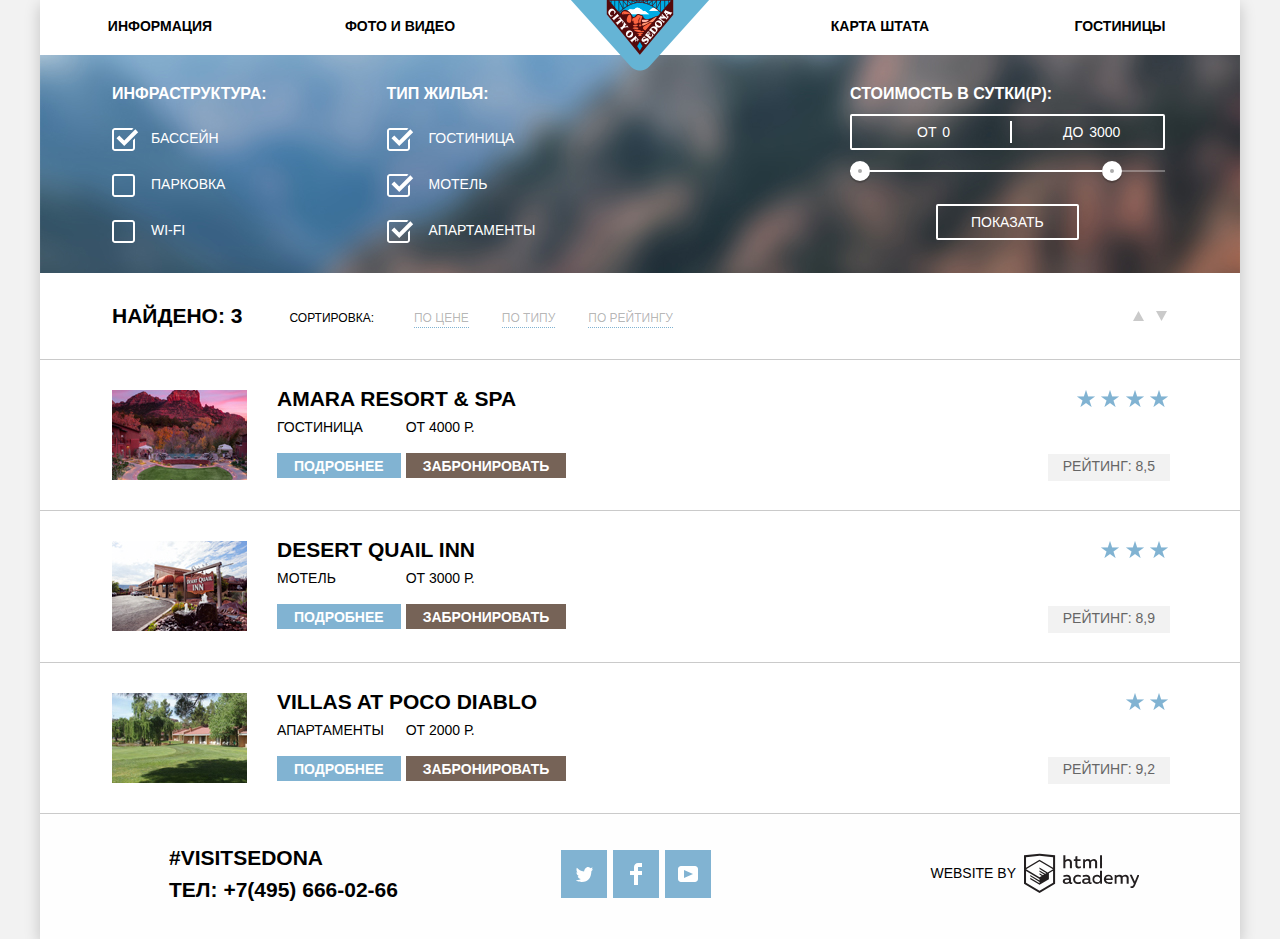
==== commit 24555cb7: "Update catalog.html" ====
--- a/catalog.html
+++ b/catalog.html
@@ -1,13 +1,13 @@
 <!DOCTYPE html>
 <html lang="ru">
-  <head>
-    <meta charset="UTF-8">
-    <title>Document</title>
-    <link rel="stylesheet" href="css/normalize.css">
-    <link rel="stylesheet" href="css/style.css">
-  </head>
-  <body>
-    <div class="wrapper">
+<head>
+  <meta charset="UTF-8">
+  <title>Document</title>
+  <link rel="stylesheet" href="css/normalize.css">
+  <link rel="stylesheet" href="css/style.css">
+</head>
+<body>
+  <div class="wrapper">
     <header class="header">
       <nav class="nav">
         <ul class="nav__list nav__list--left">
@@ -35,45 +35,45 @@
       <form class="filter">
         <fieldset class="filter__fieldset">
           <legend class="filter__legend">Инфраструктура:</legend>
-            <label class="filter__label">
-              <input type="checkbox" name="pool" id="pool" class="visually-hidden" checked>
-              <span class="checkbox-indicator">
-              </span>
-              Бассейн
-            </label>
-            <label class="filter__label">
-              <input type="checkbox" name="parking" id="parking" class="visually-hidden">
-              <span class="checkbox-indicator">
-              </span>
-              Парковка
-            </label>
-            <label class="filter__label">
-              <input type="checkbox" name="wi-fi" id="wi-fi" class="visually-hidden">
-              <span class="checkbox-indicator">
-              </span>
-              wi-fi
-            </label>
+          <label class="filter__label">
+            <input type="checkbox" name="pool" id="pool" class="visually-hidden" checked>
+            <span class="checkbox-indicator">
+            </span>
+            Бассейн
+          </label>
+          <label class="filter__label">
+            <input type="checkbox" name="parking" id="parking" class="visually-hidden">
+            <span class="checkbox-indicator">
+            </span>
+            Парковка
+          </label>
+          <label class="filter__label">
+            <input type="checkbox" name="wi-fi" id="wi-fi" class="visually-hidden">
+            <span class="checkbox-indicator">
+            </span>
+            wi-fi
+          </label>
         </fieldset>
         <fieldset class="filter__fieldset">
           <legend class="filter__legend">Тип жилья:</legend>
-            <label class="filter__label filter__label--housing">
-              <input type="checkbox" name="hotel" id="hotel" class="visually-hidden" checked>
-              <span class="checkbox-indicator">
-              </span>
-              Гостиница
-            </label>
-            <label class="filter__label filter__label--housing">
-              <input type="checkbox" name="motel" id="motel" class="visually-hidden" checked>
-              <span class="checkbox-indicator">
-              </span>
-              Мотель
-            </label>
-            <label class="filter__label filter__label--housing">
-              <input type="checkbox" name="apartments" id="apartments" class="visually-hidden" checked>
-              <span class="checkbox-indicator">
-              </span>
-              Апартаменты
-            </label>
+          <label class="filter__label filter__label--housing">
+            <input type="checkbox" name="hotel" id="hotel" class="visually-hidden" checked>
+            <span class="checkbox-indicator">
+            </span>
+            Гостиница
+          </label>
+          <label class="filter__label filter__label--housing">
+            <input type="checkbox" name="motel" id="motel" class="visually-hidden" checked>
+            <span class="checkbox-indicator">
+            </span>
+            Мотель
+          </label>
+          <label class="filter__label filter__label--housing">
+            <input type="checkbox" name="apartments" id="apartments" class="visually-hidden" checked>
+            <span class="checkbox-indicator">
+            </span>
+            Апартаменты
+          </label>
         </fieldset>
         <fieldset class="filter__fieldset">
           <legend class="filter__legend filter__legend--price">Стоимость в сутки(Р):</legend>
@@ -92,24 +92,22 @@
             <div class="filter__toggle filter__toggle--min"></div>
             <div class="filter__toggle filter__toggle--max"></div>
           </div>
-            <button type="submit" class="filter__button">Показать</button>
+          <button type="submit" class="filter__button">Показать</button>
         </fieldset>
       </form>
       <div class="sort">
         <p class="sort__search">Найдено: 3</p>
         <p class="sort__assortment">Сортировка:</p>
-        <a href="#"  class="sort__choose">По цене</a>
-        <a href="#"  class="sort__choose">По типу</a>
-        <a href="#"  class="sort__choose">По рейтингу</a>
+        <a href="#" class="sort__choose">По цене</a>
+        <a href="#" class="sort__choose">По типу</a>
+        <a href="#" class="sort__choose">По рейтингу</a>
         <div class="sort__href">
-          <a href="#"  class="sort__button">
-            <svg xmlns="http://www.w3.org/2000/svg" class="sort__arrow sort__arrow--up" width="11" height="10" viewBox="0 0 11 10">
-              <path fill="#231F20" d="M5.5 10L0 0h11"/>
+          <a href="#" class="sort__button">
+            <svg xmlns="http://www.w3.org/2000/svg" class="sort__arrow sort__arrow--up" width="11" height="10" viewBox="0 0 11 10"><path fill="#231F20" d="M5.5 10L0 0h11" />
             </svg>
           </a>
-          <a href="#"  class="sort__button">
-            <svg xmlns="http://www.w3.org/2000/svg" class="sort__arrow sort__arrow--down" width="11" height="10" viewBox="0 0 11 10">
-              <path fill="#231F20" d="M5.5 10L0 0h11"/>
+          <a href="#" class="sort__button">
+            <svg xmlns="http://www.w3.org/2000/svg" class="sort__arrow sort__arrow--down" width="11" height="10" viewBox="0 0 11 10"><path fill="#231F20" d="M5.5 10L0 0h11" />
             </svg>
           </a>
         </div>
@@ -119,81 +117,81 @@
         <ul class="results">
           <li class="results__item">
             <img src="img/amara.jpg" width="135" height="90" alt="Фото гостиницы" class="results__pic">
-          <div class="results__wrapper">
-            <a href="#" class="results__head">Amara Resort & Spa</a>
-            <div class="results__container">
-              <div class="results__name">
-                <p class="results__desc">Гостиница</p>
-                <a href="#" class="results__link results__link--blue">Подробнее</a>
-              </div>
-              <div class="results__name">
-                <p class="results__desc">От 4000 Р.</p>
-                <a href="#" class="results__link results__link--brown">Забронировать</a>
-              </div>
-            </div>
-          </div>
-          <div class="results__assessment">
-          <div class="results__stars">
-            <img src="img/star.png" width="18" height="17" alt="Звезды" class="results__stars-img">
-            <img src="img/star.png" width="18" height="17" alt="Звезды" class="results__stars-img">
-            <img src="img/star.png" width="18" height="17" alt="Звезды" class="results__stars-img">
-            <img src="img/star.png" width="18" height="17" alt="Звезды" class="results__stars-img">
-          </div>
-          <div class="results__rating">
-            <p class="results__rating-name">Рейтинг: 8,5</p>
-          </div>
-          </div>
+            <div class="results__wrapper">
+              <a href="#" class="results__head">Amara Resort & Spa</a>
+              <div class="results__container">
+                <div class="results__name">
+                  <p class="results__desc">Гостиница</p>
+                  <a href="#" class="results__link results__link--blue">Подробнее</a>
+                </div>
+                <div class="results__name">
+                  <p class="results__desc">От 4000 Р.</p>
+                  <a href="#" class="results__link results__link--brown">Забронировать</a>
+                </div>
+              </div>
+            </div>
+            <div class="results__assessment">
+              <div class="results__stars">
+                <img src="img/star.png" width="18" height="17" alt="Звезды" class="results__stars-img">
+                <img src="img/star.png" width="18" height="17" alt="Звезды" class="results__stars-img">
+                <img src="img/star.png" width="18" height="17" alt="Звезды" class="results__stars-img">
+                <img src="img/star.png" width="18" height="17" alt="Звезды" class="results__stars-img">
+              </div>
+              <div class="results__rating">
+                <p class="results__rating-name">Рейтинг: 8,5</p>
+              </div>
+            </div>
           </li>
           <li class="results__item">
             <img src="img/desert.jpg" width="135" height="90" alt="Фото гостиницы" class="results__pic">
-          <div class="results__wrapper">
-            <a href="#" class="results__head">Desert Quail Inn</a>
-            <div class="results__container">
-              <div class="results__name">
-                <p class="results__desc">Мотель</p>
-                <a href="#" class="results__link results__link--blue">Подробнее</a>
-              </div>
-              <div class="results__name">
-                <p class="results__desc">От 3000 Р.</p>
-                <a href="#" class="results__link results__link--brown">Забронировать</a>
-              </div>
-            </div>
-          </div>
-          <div class="results__assessment">
-          <div class="results__stars">
-            <img src="img/star.png" width="18" height="17" alt="Звезды" class="results__stars-img">
-            <img src="img/star.png" width="18" height="17" alt="Звезды" class="results__stars-img">
-            <img src="img/star.png" width="18" height="17" alt="Звезды" class="results__stars-img">
-          </div>
-          <div class="results__rating">
-            <p class="results__rating-name">Рейтинг: 8,9</p>
-          </div>
-          </div>
+            <div class="results__wrapper">
+              <a href="#" class="results__head">Desert Quail Inn</a>
+              <div class="results__container">
+                <div class="results__name">
+                  <p class="results__desc">Мотель</p>
+                  <a href="#" class="results__link results__link--blue">Подробнее</a>
+                </div>
+                <div class="results__name">
+                  <p class="results__desc">От 3000 Р.</p>
+                  <a href="#" class="results__link results__link--brown">Забронировать</a>
+                </div>
+              </div>
+            </div>
+            <div class="results__assessment">
+              <div class="results__stars">
+                <img src="img/star.png" width="18" height="17" alt="Звезды" class="results__stars-img">
+                <img src="img/star.png" width="18" height="17" alt="Звезды" class="results__stars-img">
+                <img src="img/star.png" width="18" height="17" alt="Звезды" class="results__stars-img">
+              </div>
+              <div class="results__rating">
+                <p class="results__rating-name">Рейтинг: 8,9</p>
+              </div>
+            </div>
           </li>
           <li class="results__item">
             <img src="img/villas.jpg" width="135" height="90" alt="Фото гостиницы" class="results__pic">
-          <div class="results__wrapper">
-            <a href="#" class="results__head">Villas at Poco Diablo</a>
-            <div class="results__container">
-              <div class="results__name">
-                <p class="results__desc">Апартаменты</p>
-                <a href="#" class="results__link results__link--blue">Подробнее</a>
-              </div>
-              <div class="results__name">
-                <p class="results__desc">От 2000 Р.</p>
-                <a href="#" class="results__link results__link--brown">Забронировать</a>
-              </div>
-            </div>
-          </div>
-          <div class="results__assessment">
-          <div class="results__stars">
-            <img src="img/star.png" width="18" height="17" alt="Звезды" class="results__stars-img">
-            <img src="img/star.png" width="18" height="17" alt="Звезды" class="results__stars-img">
-          </div>
-          <div class="results__rating">
-            <p class="results__rating-name">Рейтинг: 9,2</p>
-          </div>
-          </div>
+            <div class="results__wrapper">
+              <a href="#" class="results__head">Villas at Poco Diablo</a>
+              <div class="results__container">
+                <div class="results__name">
+                  <p class="results__desc">Апартаменты</p>
+                  <a href="#" class="results__link results__link--blue">Подробнее</a>
+                </div>
+                <div class="results__name">
+                  <p class="results__desc">От 2000 Р.</p>
+                  <a href="#" class="results__link results__link--brown">Забронировать</a>
+                </div>
+              </div>
+            </div>
+            <div class="results__assessment">
+              <div class="results__stars">
+                <img src="img/star.png" width="18" height="17" alt="Звезды" class="results__stars-img">
+                <img src="img/star.png" width="18" height="17" alt="Звезды" class="results__stars-img">
+              </div>
+              <div class="results__rating">
+                <p class="results__rating-name">Рейтинг: 9,2</p>
+              </div>
+            </div>
           </li>
         </ul>
       </section>
@@ -205,31 +203,31 @@
       </div>
       <div class="social social--hotels">
         <ul class="social__list">
-            <li class="social__item">
-              <a href="#" class="social__link">
-              <img src="img/twitter.svg" width="17" height="15" alt="Иконка твиттер"  class="social__icon">
-              </a>
-            <li class="social__item">
-              <a href="" class="social__link">
-              <img src="img/facebook.svg" width="12" height="22" alt="Иконка фэйсбук"  class="social__icon">
-              </a>
-            </li>
-            <li class="social__item">
-              <a href="" class="social__link">
-              <img src="img/youtube.svg" width="20" height="16" alt="Иконка ютуб"  class="social__icon">
-              </a>
-            </li>
+          <li class="social__item">
+            <a href="#" class="social__link">
+            <img src="img/twitter.svg" width="17" height="15" alt="Иконка твиттер" class="social__icon">
+            </a>
+          <li class="social__item">
+            <a href="" class="social__link">
+            <img src="img/facebook.svg" width="12" height="22" alt="Иконка фэйсбук" class="social__icon">
+            </a>
+          </li>
+          <li class="social__item">
+            <a href="" class="social__link">
+            <img src="img/youtube.svg" width="20" height="16" alt="Иконка ютуб" class="social__icon">
+            </a>
+          </li>
         </ul>
       </div>
       <div class="website-by">
         <p class="website-by__head">Website by</p>
         <a href="https://htmlacademy.ru/intensive/htmlcss" class="website-by__logo">
           <svg xmlns="http://www.w3.org/2000/svg" class="website-by__svg" width="115px" height="41px" data-name="Layer 1" viewBox="0 0 113 39">
-            <path fill="#fff" d="M46.84 28.22a2.07 2.07 0 0 0 .58-.11v1.4a3.41 3.41 0 0 1-1.24.22 1.75 1.75 0 0 1-1.75-1 5.08 5.08 0 0 1-3.3 1.13c-1.59 0-3.06-.87-3.06-2.68 0-2.24 2.08-2.93 3.9-2.93a11.63 11.63 0 0 1 2.28.26v-.31c0-1.09-.8-1.86-2.3-1.86a7.79 7.79 0 0 0-3.15.67v-1.79a10.72 10.72 0 0 1 3.35-.58c2.48 0 4 1.18 4 3.83v3.14a.57.57 0 0 0 .69.61zm-6.76-1.19a1.42 1.42 0 0 0 1.64 1.29 3.56 3.56 0 0 0 2.53-1v-1.51a10.21 10.21 0 0 0-1.9-.22c-1.1.01-2.27.35-2.27 1.45zM53.06 20.62a5.29 5.29 0 0 1 2.7.67v1.79a4.28 4.28 0 0 0-2.42-.73 2.89 2.89 0 1 0 0 5.76 5.26 5.26 0 0 0 2.55-.67v1.8a6.58 6.58 0 0 1-2.9.6 4.42 4.42 0 0 1-4.72-4.54 4.54 4.54 0 0 1 4.79-4.68zM65.84 28.22a2.07 2.07 0 0 0 .58-.11v1.4a3.41 3.41 0 0 1-1.24.22 1.75 1.75 0 0 1-1.75-1 5.08 5.08 0 0 1-3.3 1.13c-1.59 0-3.06-.87-3.06-2.68 0-2.24 2.08-2.93 3.9-2.93a11.63 11.63 0 0 1 2.28.26v-.31c0-1.09-.8-1.86-2.3-1.86a7.79 7.79 0 0 0-3.15.67v-1.79a10.72 10.72 0 0 1 3.35-.58c2.48 0 4 1.18 4 3.83v3.14a.57.57 0 0 0 .69.61zm-6.76-1.19a1.42 1.42 0 0 0 1.64 1.29 3.56 3.56 0 0 0 2.53-1v-1.51a10.21 10.21 0 0 0-1.9-.22c-1.11.01-2.27.35-2.27 1.45zM76.67 16.85v12.76h-1.76v-1.39a4.07 4.07 0 0 1-3.35 1.62 4.62 4.62 0 0 1 0-9.22 4 4 0 0 1 3.15 1.37v-5.14h2zm-4.76 5.48a2.9 2.9 0 0 0 0 5.8 3 3 0 0 0 2.79-1.84v-2.13a3.06 3.06 0 0 0-2.79-1.83zM82.99 20.62c3.48 0 4.68 2.81 4.12 5.34h-6.58c.22 1.57 1.75 2.22 3.35 2.22a6.41 6.41 0 0 0 2.77-.62v1.68a7.5 7.5 0 0 1-3.14.6c-2.68 0-5-1.53-5-4.61a4.39 4.39 0 0 1 4.48-4.61zm.09 1.62a2.39 2.39 0 0 0-2.57 2.26h4.85a2.06 2.06 0 0 0-2.28-2.26zM89.1 29.61v-8.75h1.73v1.09a4 4 0 0 1 2.92-1.33 3 3 0 0 1 2.73 1.4 4.33 4.33 0 0 1 3.06-1.4 3.21 3.21 0 0 1 3.32 3.52v5.47h-2V24.2a1.67 1.67 0 0 0-1.73-1.84 2.94 2.94 0 0 0-2.17 1.18V29.61h-2V24.2a1.67 1.67 0 0 0-1.73-1.84 3.11 3.11 0 0 0-2.32 1.35v5.91h-2zM111.47 20.86h2l-4.1 9.93c-.95 2.28-2.19 3-3.52 3a5 5 0 0 1-1.15-.15v-1.66a3 3 0 0 0 .89.13c.95 0 1.66-.67 2.17-2l.18-.44-4.16-8.82h2.13l3 6.6zM40.66 1.53v5a4 4 0 0 1 2.83-1.2A3.41 3.41 0 0 1 47.1 8.9v5.41h-2V9.15a1.9 1.9 0 0 0-2-2.1 3.08 3.08 0 0 0-2.44 1.46v5.8h-2V1.53h2zM52.43 2.42v3.12h3.17v1.71h-3.17v4c0 1.15.53 1.53 1.66 1.53a4.71 4.71 0 0 0 1.77-.35v1.68a7.14 7.14 0 0 1-2.35.38 2.68 2.68 0 0 1-3-2.88V7.23h-1.6V5.52h1.57V2.88zM58.1 14.29V5.54h1.73v1.09a4 4 0 0 1 2.92-1.33 3 3 0 0 1 2.73 1.4 4.33 4.33 0 0 1 3.06-1.4 3.21 3.21 0 0 1 3.32 3.52v5.47h-2V8.88a1.67 1.67 0 0 0-1.73-1.84 2.94 2.94 0 0 0-2.17 1.18V14.29h-2V8.88a1.67 1.67 0 0 0-1.73-1.84 3.11 3.11 0 0 0-2.32 1.35v5.91h-2zM74.72 1.52h1.95v12.76h-1.95zM15.44.02h-.16L0 1.62v28l15.28 9.09 15.28-9.09v-28zm13.12 28.45l-13.28 7.9L2 28.47V16.99l13.22 7.87v1.43l-9.07-5.4v1.38l9.11 5.47v1.46l-9.1-5.42v1.38l9.11 5.47 9.19-5.5V19.22l4.1-2.45v11.67zm0-13.16l-3.65 2.14-1.68 1-8-4.76v1.38l6.84 4.07h-.06l-.15.09-1 .57-5.64-3.36v1.38l4.45 2.65-1.05.7-3.36-2v1.38l2.21 1.3-2.25 1.35-13.16-7.82 13.17-7.92zm0-1.39L15.21 6.05l-13.2 7.86V3.41l13.28-1.39 13.28 1.39v10.51z"/>
+            <path fill="#fff" d="M46.84 28.22a2.07 2.07 0 0 0 .58-.11v1.4a3.41 3.41 0 0 1-1.24.22 1.75 1.75 0 0 1-1.75-1 5.08 5.08 0 0 1-3.3 1.13c-1.59 0-3.06-.87-3.06-2.68 0-2.24 2.08-2.93 3.9-2.93a11.63 11.63 0 0 1 2.28.26v-.31c0-1.09-.8-1.86-2.3-1.86a7.79 7.79 0 0 0-3.15.67v-1.79a10.72 10.72 0 0 1 3.35-.58c2.48 0 4 1.18 4 3.83v3.14a.57.57 0 0 0 .69.61zm-6.76-1.19a1.42 1.42 0 0 0 1.64 1.29 3.56 3.56 0 0 0 2.53-1v-1.51a10.21 10.21 0 0 0-1.9-.22c-1.1.01-2.27.35-2.27 1.45zM53.06 20.62a5.29 5.29 0 0 1 2.7.67v1.79a4.28 4.28 0 0 0-2.42-.73 2.89 2.89 0 1 0 0 5.76 5.26 5.26 0 0 0 2.55-.67v1.8a6.58 6.58 0 0 1-2.9.6 4.42 4.42 0 0 1-4.72-4.54 4.54 4.54 0 0 1 4.79-4.68zM65.84 28.22a2.07 2.07 0 0 0 .58-.11v1.4a3.41 3.41 0 0 1-1.24.22 1.75 1.75 0 0 1-1.75-1 5.08 5.08 0 0 1-3.3 1.13c-1.59 0-3.06-.87-3.06-2.68 0-2.24 2.08-2.93 3.9-2.93a11.63 11.63 0 0 1 2.28.26v-.31c0-1.09-.8-1.86-2.3-1.86a7.79 7.79 0 0 0-3.15.67v-1.79a10.72 10.72 0 0 1 3.35-.58c2.48 0 4 1.18 4 3.83v3.14a.57.57 0 0 0 .69.61zm-6.76-1.19a1.42 1.42 0 0 0 1.64 1.29 3.56 3.56 0 0 0 2.53-1v-1.51a10.21 10.21 0 0 0-1.9-.22c-1.11.01-2.27.35-2.27 1.45zM76.67 16.85v12.76h-1.76v-1.39a4.07 4.07 0 0 1-3.35 1.62 4.62 4.62 0 0 1 0-9.22 4 4 0 0 1 3.15 1.37v-5.14h2zm-4.76 5.48a2.9 2.9 0 0 0 0 5.8 3 3 0 0 0 2.79-1.84v-2.13a3.06 3.06 0 0 0-2.79-1.83zM82.99 20.62c3.48 0 4.68 2.81 4.12 5.34h-6.58c.22 1.57 1.75 2.22 3.35 2.22a6.41 6.41 0 0 0 2.77-.62v1.68a7.5 7.5 0 0 1-3.14.6c-2.68 0-5-1.53-5-4.61a4.39 4.39 0 0 1 4.48-4.61zm.09 1.62a2.39 2.39 0 0 0-2.57 2.26h4.85a2.06 2.06 0 0 0-2.28-2.26zM89.1 29.61v-8.75h1.73v1.09a4 4 0 0 1 2.92-1.33 3 3 0 0 1 2.73 1.4 4.33 4.33 0 0 1 3.06-1.4 3.21 3.21 0 0 1 3.32 3.52v5.47h-2V24.2a1.67 1.67 0 0 0-1.73-1.84 2.94 2.94 0 0 0-2.17 1.18V29.61h-2V24.2a1.67 1.67 0 0 0-1.73-1.84 3.11 3.11 0 0 0-2.32 1.35v5.91h-2zM111.47 20.86h2l-4.1 9.93c-.95 2.28-2.19 3-3.52 3a5 5 0 0 1-1.15-.15v-1.66a3 3 0 0 0 .89.13c.95 0 1.66-.67 2.17-2l.18-.44-4.16-8.82h2.13l3 6.6zM40.66 1.53v5a4 4 0 0 1 2.83-1.2A3.41 3.41 0 0 1 47.1 8.9v5.41h-2V9.15a1.9 1.9 0 0 0-2-2.1 3.08 3.08 0 0 0-2.44 1.46v5.8h-2V1.53h2zM52.43 2.42v3.12h3.17v1.71h-3.17v4c0 1.15.53 1.53 1.66 1.53a4.71 4.71 0 0 0 1.77-.35v1.68a7.14 7.14 0 0 1-2.35.38 2.68 2.68 0 0 1-3-2.88V7.23h-1.6V5.52h1.57V2.88zM58.1 14.29V5.54h1.73v1.09a4 4 0 0 1 2.92-1.33 3 3 0 0 1 2.73 1.4 4.33 4.33 0 0 1 3.06-1.4 3.21 3.21 0 0 1 3.32 3.52v5.47h-2V8.88a1.67 1.67 0 0 0-1.73-1.84 2.94 2.94 0 0 0-2.17 1.18V14.29h-2V8.88a1.67 1.67 0 0 0-1.73-1.84 3.11 3.11 0 0 0-2.32 1.35v5.91h-2zM74.72 1.52h1.95v12.76h-1.95zM15.44.02h-.16L0 1.62v28l15.28 9.09 15.28-9.09v-28zm13.12 28.45l-13.28 7.9L2 28.47V16.99l13.22 7.87v1.43l-9.07-5.4v1.38l9.11 5.47v1.46l-9.1-5.42v1.38l9.11 5.47 9.19-5.5V19.22l4.1-2.45v11.67zm0-13.16l-3.65 2.14-1.68 1-8-4.76v1.38l6.84 4.07h-.06l-.15.09-1 .57-5.64-3.36v1.38l4.45 2.65-1.05.7-3.36-2v1.38l2.21 1.3-2.25 1.35-13.16-7.82 13.17-7.92zm0-1.39L15.21 6.05l-13.2 7.86V3.41l13.28-1.39 13.28 1.39v10.51z" />
           </svg>
         </a>
       </div>
     </footer>
-    </div>
-  </body>
+  </div>
+</body>
 </html>
--- a/css/style.css
+++ b/css/style.css
@@ -1,5 +1,5 @@
-body{
-  font-family: PTSans, Arial, Helvetica, sans-serif;
+body {
+  font-family: "PT Sans", "Arial", "Helvetica", sans-serif;
   color: #000000;
   text-transform: uppercase;
   margin: 0;
@@ -7,16 +7,14 @@
   background-color: #f2f2f2;
 }
 
-.wrapper{
+.wrapper {
   width: 1200px;
   margin: 0px auto;
-
   position: relative;
-
   box-shadow: 0px 5px 15px 0 rgba(0, 1, 1, 0.2);
 }
 
-.nav{
+.nav {
   background-color: #ffffff;
   font-weight: 700;
   height: 55px;
@@ -26,7 +24,7 @@
   position: relative;
 }
 
-.nav__list{
+.nav__list {
   font-size: 14px;
   list-style: none;
   line-height: 26px;
@@ -35,7 +33,7 @@
   margin: 0;
 }
 
-.nav__link{
+.nav__link {
   padding-top: 13px;
   padding-bottom: 18px;
   text-decoration: none;
@@ -46,15 +44,15 @@
   align-items: center;
 }
 
-.nav__link:hover{
-color: #81b3d2;
-}
-
-.nav__link:active{
-color: rgba(0, 0, 0, 0.3);
-}
-
-.logo{
+.nav__link:hover {
+  color: #81b3d2;
+}
+
+.nav__link:active {
+  color: rgba(0, 0, 0, 0.3);
+}
+
+.logo {
   position: absolute;
   top: 0;
   left: 50%;
@@ -62,7 +60,7 @@
   z-index: 1;
 }
 
-.promo{
+.promo {
   background-color: #81b3d2;
   background-image: url(../img/background-photo.jpg);
   background-position: right 0 top -55px;
@@ -72,35 +70,35 @@
   position: relative;
 }
 
-.promo__polygon{
-  position: absolute;
-  content: '';
+.promo__polygon {
+  position: absolute;
+  content: "";
   width: 100%;
   bottom: -1px;
   left: 0;
   height: 59px;
 }
 
-.promo__pic{
+.promo__pic {
   margin-top: 77px;
 }
 
-.intro{
-  padding-top: 56px;
+.intro {
+  padding-top: 57px;
   padding-left: 350px;
   padding-right: 350px;
   background-color: #ffffff;
   line-height: 26px;
 }
 
-.intro__head{
+.intro__head {
   margin-top: 2px;
-  margin-bottom: 28px;
+  margin-bottom: 27px;
   font-size: 21px;
   text-align: center;
 }
 
-.intro__desc{
+.intro__desc {
   color: #333333;
   font-size: 14px;
   margin: 0;
@@ -109,59 +107,64 @@
 }
 
 .present__row,
-.showplace{
+.showplace {
   display: flex;
   flex-direction: row;
   line-height: 21px;
   color: #ffffff;
   background-color: #81b3d2;
-  height: 256px;
-}
-
-.present__wrapper{
+}
+
+.present__wrapper {
+  padding-top: 47px;
+  padding-bottom: 47px;
   padding-left: 50px;
   padding-right: 50px;
   text-align: center;
 }
 
-.present__head{
-  margin-top: 47px;
+.present__head {
+  margin-top: 0;
   margin-left: 75px;
   max-width: 150px;
   font-size: 21px;
 }
 
-.present__desc{
-  margin: 0;
-}
-
-.present__number{
+.present__desc {
+  margin: 0;
+}
+
+.present__pic {
+  display: flex;
+}
+
+.present__number {
   margin-top: 23px;
   margin-bottom: 21px;
 }
 
-.present__number, .present__desc{
-  font-size: 14px;
-}
-
-.offers{
-  padding-top: 44px;
-  padding-bottom: 68px;
+.present__number,
+.present__desc {
+  font-size: 14px;
+}
+
+.offers {
+  padding-top: 40px;
+  padding-bottom: 66px;
   margin: 0;
   background-color: #ffffff;
   line-height: 21px;
   text-align: center;
 }
 
-
-.offers__list{
+.offers__list {
   list-style: none;
   display: flex;
   flex-direction: row;
   padding: 0;
 }
 
-.offers__item{
+.offers__item {
   display: flex;
   flex-direction: column;
   align-items: center;
@@ -169,34 +172,54 @@
   margin-right: 59px;
 }
 
-.offers__item--size{
+.offers__item--size {
   margin-left: 30px;
   margin-right: 30px;
 }
 
-.offers__pic{
+.offers__pic {
   width: 75px;
   height: 80px;
 }
 
-.offers__head{
+.offers__pic--home {
+  padding-top: 4px;
+}
+
+.offers__pic--food {
+  padding-top: 5px;
+}
+
+.offers__head {
   font-size: 21px;
   margin-top: 20px;
   margin-bottom: 23px;
 }
 
-.offers__desc{
+.offers__head--home {
+  margin-top: 22px;
+}
+
+.offers__head--food {
+  margin-top: 21px;
+}
+
+.offers__head--souvenirs {
+  margin-top: 26px;
+}
+
+.offers__desc {
   max-width: 284px;
-font-size: 14px;
-margin: 0;
-}
-
-.showplace{
+  font-size: 14px;
+  margin: 0;
+}
+
+.showplace {
   display: flex;
   flex-direction: row-reverse;
 }
 
-.showplace__wrapper{
+.showplace__wrapper {
   padding-left: 40px;
   padding-right: 40px;
   line-height: 21px;
@@ -205,31 +228,35 @@
   text-align: center;
 }
 
-.showplace__head{
+.showplace__head {
   margin-top: 46px;
   font-size: 21px;
 }
 
-.showplace__number{
+.showplace__number {
   margin-top: 23px;
   margin-bottom: 21px;
 }
 
 .showplace__number,
-.showplace__desc{
+.showplace__desc {
   font-size: 14px;
   line-height: 21px;
   font-weight: 400;
 }
 
-.advantages{
+.showplace__container {
+  display: flex;
+}
+
+.advantages {
   background-color: #eeeeee;
   line-height: 21px;
   padding-top: 46px;
   padding-bottom: 60px;
 }
 
-.advantages__list{
+.advantages__list {
   margin: 0;
   padding-left: 0;
   display: flex;
@@ -237,7 +264,7 @@
   justify-content: space-around;
 }
 
-.advantages__item{
+.advantages__item {
   padding-left: 50px;
   padding-right: 50px;
   display: flex;
@@ -245,44 +272,45 @@
   align-items: center;
 }
 
-.advantages__head{
+.advantages__head {
+  margin: 0;
+  margin-top: 2px;
   font-size: 21px;
   font-weight: 700;
   line-height: 21px;
-  max-width: 100px;
-  margin: 0;
-  text-align: center;
-}
-
-.advantages__number{
+  max-width: 120px;
+  text-align: center;
+}
+
+.advantages__number {
   padding-top: 23px;
-  padding-bottom: 22px;
-}
-
-.advantages__desc{
+  padding-bottom: 21px;
+}
+
+.advantages__desc {
   max-width: 259px;
   text-align: center;
 }
 
 .advantages__number,
-.advantages__desc{
-font-size: 14px;
-margin: 0;
-}
-
-.interested{
+.advantages__desc {
+  font-size: 14px;
+  margin: 0;
+}
+
+.interested {
   background-color: #ffffff;
   position: relative;
 }
 
-.interested__wrapper{
+.interested__wrapper {
   display: flex;
   flex-direction: column;
   align-items: center;
   text-align: center;
 }
 
-.interested__head{
+.interested__head {
   padding-top: 50px;
   margin: 0;
   font-size: 30px;
@@ -290,7 +318,7 @@
   line-height: 36px;
 }
 
-.interested__desc{
+.interested__desc {
   margin-top: 24px;
   margin-bottom: 47px;
   font-size: 14px;
@@ -298,7 +326,7 @@
   font-weight: 400;
 }
 
-.interested__button{
+.interested__button {
   padding-top: 30px;
   padding-bottom: 32px;
   width: 568px;
@@ -313,16 +341,16 @@
   cursor: pointer;
 }
 
-.interested__button:hover{
+.interested__button:hover {
   background-color: #604e43;
 }
 
-.interested__button:active{
+.interested__button:active {
   background-color: #503e33;
   color: rgba(255, 255, 255, 0.3);
 }
 
-.form{
+.form {
   position: absolute;
   left: 50%;
   transform: translateX(-50%);
@@ -332,13 +360,13 @@
   max-width: 458px;
 }
 
-.form__row{
+.form__row {
   display: flex;
   flex-direction: row;
   margin-bottom: 29px;
 }
 
-.form__label{
+.form__label {
   display: flex;
   align-items: center;
   width: 92px;
@@ -346,26 +374,28 @@
   font-weight: 700;
   font-size: 14px;
   line-height: 26px;
-}
-
-.form__label--adults{
+  white-space: nowrap;
+}
+
+.form__label--adults {
   margin-right: 40px;
 }
 
-.form__label--child{
+.form__label--child {
   margin-left: 53px;
   margin-right: 27px;
 }
 
-.form__container{
+.form__container {
   position: relative;
   flex-grow: 1;
 }
 
-.form__input{
+.form__input {
   box-sizing: border-box;
   width: 100%;
   padding: 4px 10px;
+  height: 38px;
   font-weight: 700;
   font-size: 14px;
   line-height: 26px;
@@ -374,17 +404,17 @@
   border: 2px solid transparent;
 }
 
-.form__input:hover{
+.form__input:hover {
   background-color: #ebebeb;
 }
 
-.form__input:focus{
+.form__input:focus {
   border-color: #e5e5e5;
   outline: none;
   background-color: #ffffff;
 }
 
-.form__calendar{
+.form__calendar {
   position: absolute;
   top: 55%;
   transform: translateY(-50%);
@@ -394,31 +424,30 @@
   padding: 0;
 }
 
-.form__svg path{
+.form__svg path {
   fill: #a9a9a9;
 }
 
-.form__svg:hover path{
+.form__svg:hover path {
   fill: #000000;
 }
 
-.form__svg:active path{
+.form__svg:active path {
   fill: #81b3d2;
 }
 
-.form__humans{
+.form__humans {
   display: flex;
   flex-direction: row;
-
-}
-
-.form__wrapper{
+}
+
+.form__wrapper {
   display: flex;
   flex-direction: row;
   align-items: center;
 }
 
-.form__human-input{
+.form__human-input {
   padding: 0;
   width: 38px;
   height: 38px;
@@ -430,7 +459,7 @@
   border: none;
 }
 
-.form__button{
+.form__button {
   position: relative;
   width: 38px;
   height: 38px;
@@ -438,17 +467,7 @@
   border: none;
 }
 
-.form__button--minus::before{
-  content: "";
-  position: absolute;
-  transform: translate(-50%, -50%);
-  width: 12px;
-  height: 3px;
-  background-color: #a9a9a9;
-}
-
-.form__button--plus::before,
-.form__button--plus::after{
+.form__button--minus::before {
   content: "";
   position: absolute;
   top: 50%;
@@ -459,27 +478,57 @@
   background-color: #a9a9a9;
 }
 
-.form__button--plus::before{
+.form__button--minus:hover::before {
+  background-color: #000000;
+}
+
+.form__button--minus:active::before {
+  background-color: #81b3d2;
+}
+
+.form__button--plus::before,
+.form__button--plus::after {
+  content: "";
+  position: absolute;
+  top: 50%;
+  left: 50%;
+  transform: translate(-50%, -50%);
+  width: 12px;
+  height: 3px;
+  background-color: #a9a9a9;
+}
+
+.form__button--plus::before {
   transform: translate(-50%, -50%) rotate(90deg);
 }
 
-.form__checkin-input:hover{
+.form__button--plus:hover::before,
+.form__button--plus:hover::after {
+  background-color: #000000;
+}
+
+.form__button--plus:active::before,
+.form__button--plus:active::after {
+  background-color: #81b3d2;
+}
+
+.form__checkin-input:hover {
   background-color: #ebebeb;
 }
-.form__checkin-input:focus{
+.form__checkin-input:focus {
   border: 2px solid #e5e5e5;
 }
-.form__checkout-input:hover{
+.form__checkout-input:hover {
   background-color: #ebebeb;
 }
-.form__checkout-input:focus{
+.form__checkout-input:focus {
   border: 2px solid #e5e5e5;
 }
 
-.form__submit{
-  margin-top: 55px;
-  padding-top: 16px;
-  padding-bottom: 18px;
+.form__submit {
+  margin-top: 54px;
+  padding-top: 17px;
+  padding-bottom: 17px;
   width: 458px;
   background-color: #81b3d2;
   color: #ffffff;
@@ -489,33 +538,33 @@
   border: none;
 }
 
-.form__submit:hover{
+.form__submit:hover {
   background-color: #669ec0;
 }
 
-.form__submit:active{
+.form__submit:active {
   background-color: #5496bd;
   color: rgba(255, 255, 255, 0.3);
 }
 
-.map{
+.map {
   text-align: center;
 }
 
 .footer,
-.footer--absolute{
+.footer--absolute {
   background-color: rgba(255, 255, 255, 0.9);
-  height: 124px;
-  display: flex;
-}
-
-.footer--absolute{
+  height: 125px;
+  display: flex;
+}
+
+.footer--absolute {
   position: absolute;
   width: 100%;
   bottom: 0;
 }
 
-.footer__wrapper{
+.footer__wrapper {
   margin-right: auto;
   margin-left: 123px;
   margin-top: 31px;
@@ -523,12 +572,12 @@
   flex-direction: column;
 }
 
-.footer__hashtag{
-  margin-top: 20;
+.footer__hashtag {
   margin-bottom: 6px;
 }
 
-.footer__hashtag, .footer__phone{
+.footer__hashtag,
+.footer__phone {
   font-size: 21px;
   line-height: 26px;
   font-weight: 700;
@@ -536,22 +585,22 @@
   color: #000000;
 }
 
-.social{
+.social {
   margin-top: 20px;
   margin-right: 44px;
 }
 
-.socail__item{
+.socail__item {
   margin-right: 6px;
 }
 
-.social__list{
+.social__list {
   display: flex;
   list-style: none;
   padding: 0;
 }
 
-.social__link{
+.social__link {
   display: flex;
   align-items: center;
   justify-content: center;
@@ -561,15 +610,15 @@
   margin-right: 6px;
 }
 
-.social__link:hover{
+.social__link:hover {
   background-color: #669ec0;
 }
 
-.social__icon:active{
+.social__icon:active {
   opacity: 0.3;
 }
 
-.website-by{
+.website-by {
   display: flex;
   margin-top: 39px;
   margin-left: auto;
@@ -584,15 +633,15 @@
   line-height: 26px;
 }
 
-.website-by__svg path{
+.website-by__svg path {
   fill: #231f20;
 }
 
-.website-by__svg:hover path{
+.website-by__svg:hover path {
   fill: #81b3d2;
 }
 
-.website-by__svg:active path{
+.website-by__svg:active path {
   fill: #bdbbbc;
 }
 
@@ -606,16 +655,16 @@
 
 /*Страница отелей*/
 
-.filter{
+.filter {
   display: flex;
   flex-direction: row;
   background-color: #81b3d2;
   background-image: url(../img/filter-background.jpg);
   background-repeat: no-repeat;
-  background-position: right 0 top -56px;;
-}
-
-.filter__fieldset{
+  background-position: right 0 top -56px;
+}
+
+.filter__fieldset {
   margin-top: 28px;
   margin-bottom: 32px;
   margin-left: 72px;
@@ -627,20 +676,19 @@
   flex-direction: column;
 }
 
-.filter__fieldset:nth-child(2){
-  margin-left: 116px;
-}
-
-.filter__fieldset:last-child{
-  width: 330px;
+.filter__fieldset:nth-child(2) {
+  margin-left: 118px;
+}
+
+.filter__fieldset:last-child {
+  width: 315px;
   margin-left: auto;
-  margin-right: 60px;
-
+  margin-right: 75px;
   color: #ffffff;
   text-transform: uppercase;
 }
 
-.filter__legend{
+.filter__legend {
   padding: 0;
   margin-bottom: 24px;
   font-size: 16px;
@@ -648,11 +696,11 @@
   line-height: 21px;
 }
 
-.filter__legend--price{
+.filter__legend--price {
   margin-bottom: 10px;
 }
 
-.filter__label{
+.filter__label {
   position: relative;
   margin-bottom: 25px;
   padding-left: 39px;
@@ -661,108 +709,96 @@
   line-height: 21px;
 }
 
-.filter__label--housing{
+.filter__label--housing {
   padding-left: 42px;
 }
 
-.filter__label:last-child{
+.filter__label:last-child {
   margin-bottom: 0;
 }
 
-.filter__label input[type="checkbox"] + .checkbox-indicator{
-  content: url(../img/checkbox-off.svg);
+.filter__label input[type="checkbox"] + .checkbox-indicator {
+  content: "";
   position: absolute;
   top: 0;
   left: 0;
-}
-
-.filter__label input[type="checkbox"]:checked + .checkbox-indicator{
-  content: url(../img/checkbox-on.svg);
-  position: absolute;
-}
-
-.filter__label input[type="checkbox"]:checked + .checkbox-indicator{
+  width: 27px;
+  height: 23px;
+  background: transparent url(../img/checkbox-off.svg) no-repeat left;
+}
+
+.filter__label input[type="checkbox"]:checked + .checkbox-indicator {
+  background-image: url(../img/checkbox-on.svg);
+}
+
+.filter__label input[type="checkbox"]:focus + .checkbox-indicator {
   outline: 2px solid orange;
 }
 
-.filter__label input[type="checkbox"]:disabled + .checkbox-indicator{
+.filter__label input[type="checkbox"]:disabled + .checkbox-indicator {
   opacity: 0.3;
 }
 
-.filter__price{
+.filter__price {
   position: relative;
-
   height: 32px;
   margin-bottom: 20px;
-
   font-size: 0;
-
   border: 2px solid #ffffff;
   border-radius: 2px;
 }
 
-.filter__price::after{
+.filter__price::after {
   content: "";
   position: absolute;
   top: 50%;
-  left: 49%;
-
+  left: 51%;
   width: 2px;
   height: 22px;
-
   background: #ffffff;
   transform: translate(-50%, -50%);
 }
 
 .filter__min-price,
-.filter__max-price{
+.filter__max-price {
   display: inline-block;
-
+  padding-left: 65px;
+  padding-top: 2px;
   font-size: 14px;
   line-height: 29px;
   vertical-align: top;
-
   width: 81px;
-  padding-left: 65px;
-}
-
-.filter__input{
+}
+
+.filter__input {
   width: 50px;
   margin: 0;
-
   color: inherit;
-  font: inherit;
-
   background: none;
   border: none;
 }
 
-.filter__range{
+.filter__range {
   position: relative;
-
   margin-bottom: 32px;
 }
 
-.filter__scale{
+.filter__scale {
   height: 2px;
-
   background: rgba(255, 255, 255, 0.3);
 }
 
-.filter__bar{
+.filter__bar {
   width: 80%;
   height: 2px;
-
   background: #ffffff;
 }
 
-.filter__toggle{
+.filter__toggle {
   position: absolute;
   top: -9px;
-
   width: 4px;
   height: 4px;
-
   background: #ababab;
   border: 8px solid #ffffff;
   border-radius: 50%;
@@ -770,43 +806,43 @@
 }
 
 .filter__toggle:hover {
-  border: 10px solid;
+  width: 6px;
+  height: 6px;
   background: #1c4f80;
 }
 
-.filter__toggle--min{
+.filter__toggle--min {
   left: 0;
 }
 
-.filter__toggle--max{
-  left: 77%;
-}
-
-.filter__button{
+.filter__toggle--max {
+  left: 80%;
+}
+
+.filter__button {
+  margin-right: auto;
+  margin-left: 86px;
   display: block;
-  margin: 0 auto;
-  padding: 6px 35px;
-
+  padding: 6px 33px;
   font-size: 14px;
   line-height: 20px;
   color: #ffffff;
   text-transform: uppercase;
-
   background: transparent;
   border: 2px solid #ffffff;
   border-radius: 2px;
 }
 
-.filter__button:hover{
+.filter__button:hover {
   background-color: #ffffff;
   color: #000000;
 }
 
-.hotels{
+.hotels {
   background-color: #ffffff;
 }
 
-.sort{
+.sort {
   background-color: #ffffff;
   border-bottom: 1px solid #cacaca;
   display: flex;
@@ -815,16 +851,16 @@
   position: relative;
 }
 
-.sort__search{
+.sort__search {
   margin-left: 72px;
-  margin-top: 29px;
-  margin-bottom: 31px;
+  margin-top: 30px;
+  margin-bottom: 30px;
   line-height: 26px;
   font-size: 21px;
   font-weight: 700;
 }
 
-.sort__assortment{
+.sort__assortment {
   margin-top: 16px;
   margin-left: 47px;
   margin-right: 40px;
@@ -834,7 +870,7 @@
   line-height: 18px;
 }
 
-.sort__choose{
+.sort__choose {
   margin-top: 4px;
   margin-right: 33px;
   font-size: 12px;
@@ -845,74 +881,74 @@
   border-bottom: 1px dotted #81b3d2;
 }
 
-.sort__href{
+.sort__href {
   position: absolute;
   right: 0;
   padding-right: 73px;
 }
 
-.sort__button{
+.sort__button {
   text-decoration: none;
 }
 
-.sort__button:first-child{
+.sort__button:first-child {
   margin-right: 8px;
 }
 
-.sort__arrow path{
+.sort__arrow path {
   fill: #cacaca;
 }
 
-.sort__arrow path:hover{
+.sort__arrow path:hover {
   fill: #000000;
 }
 
-.sort__arrow path:active{
+.sort__arrow path:active {
   fill: #81b3d2;
 }
 
-.sort__arrow--up{
+.sort__arrow--up {
   transform: rotate(180deg);
 }
 
-.sort__choose:hover{
+.sort__choose:hover {
   color: #81b3d2;
 }
 
-.sort__choose:active{
+.sort__choose:active {
   color: #000000;
 }
 
-.results{
+.results {
   list-style: none;
   padding: 0;
   margin: 0;
 }
 
-.results__pic{
+.results__pic {
   margin-left: 72px;
 }
 
-.results__wrapper{
+.results__wrapper {
   display: flex;
   flex-direction: column;
   margin-left: 30px;
 }
 
-.results__container{
+.results__container {
   display: flex;
   flex-direction: row;
 }
 
-.results__item{
+.results__item {
   padding-top: 30px;
-  padding-bottom: 30px;
+  padding-bottom: 29px;
   border-bottom: 1px solid #cacaca;
   display: flex;
   flex-direction: row;
 }
 
-.results__assessment{
+.results__assessment {
   display: flex;
   flex-direction: column;
   align-items: flex-end;
@@ -920,11 +956,11 @@
   margin-right: 70px;
 }
 
-.results__stars-img{
+.results__stars-img {
   margin-right: 2px;
 }
 
-.results__head{
+.results__head {
   margin-top: -4px;
   font-size: 21px;
   font-weight: 700;
@@ -933,21 +969,21 @@
   text-decoration: none;
 }
 
-.results__head:hover{
+.results__head:hover {
   color: #81b3d2;
 }
 
-.results__head:active{
+.results__head:active {
   color: rgba(0, 0, 0, 0.3);
 }
 
-.results__rating{
+.results__rating {
   text-align: center;
   background-color: #f2f2f2;
   margin-top: 43px;
 }
 
-.results__rating-name{
+.results__rating-name {
   margin-top: 2px;
   margin-bottom: 4px;
   margin-left: 15px;
@@ -955,19 +991,19 @@
   color: #666666;
 }
 
-.results__desc{
+.results__desc {
   margin-top: 5px;
   margin-bottom: 18px;
 }
 
 .results__desc,
-.results__rating-name{
+.results__rating-name {
   font-size: 14px;
   font-weight: 400;
   line-height: 21px;
 }
 
-.results__link{
+.results__link {
   padding-top: 5px;
   padding-bottom: 4px;
   padding-left: 17px;
@@ -980,55 +1016,55 @@
   color: #ffffff;
 }
 
-.results__link:active{
+.results__link:active {
   color: rgba(255, 255, 255, 0.3);
 }
 
-.results__link--blue{
+.results__link--blue {
   background-color: #81b3d2;
   margin-right: 5px;
 }
 
-.results__link--blue:hover{
+.results__link--blue:hover {
   background-color: #669ec0;
 }
 
-.results__link--blue:active{
+.results__link--blue:active {
   background-color: #5496bd;
 }
 
-.results__link--brown{
+.results__link--brown {
   background-color: #766357;
 }
 
-.results__link--brown:hover{
+.results__link--brown:hover {
   background-color: #604e43;
 }
 
-.results__link--brown:active{
+.results__link--brown:active {
   background-color: #503e33;
 }
 
-.footer__wrapper--hotels{
-  margin-top: 30px;
+.footer__wrapper--hotels {
+  margin-top: 31px;
   margin-left: 129px;
 }
 
-.social--hotels{
+.social--hotels {
   margin-right: 50px;
-}
-
-
-@font-face{
+  margin-top: 20px;
+}
+
+@font-face {
   font-family: PTSans;
   src: url(../fonts/web/ptsans.woff2) format("woff2"),
-        url(../fonts/web/ptsans.woff) format("woff");
-        font-weight: 400;
-}
-
-@font-face{
+    url(../fonts/web/ptsans.woff) format("woff");
+  font-weight: 400;
+}
+
+@font-face {
   font-family: PTSans;
   src: url(../fonts/web/ptsansbold.woff2) format("woff2"),
-        url(../fonts/web/ptsansbold.woff) format("woff");
-        font-weight: 700;
-}
+    url(../fonts/web/ptsansbold.woff) format("woff");
+  font-weight: 700;
+}
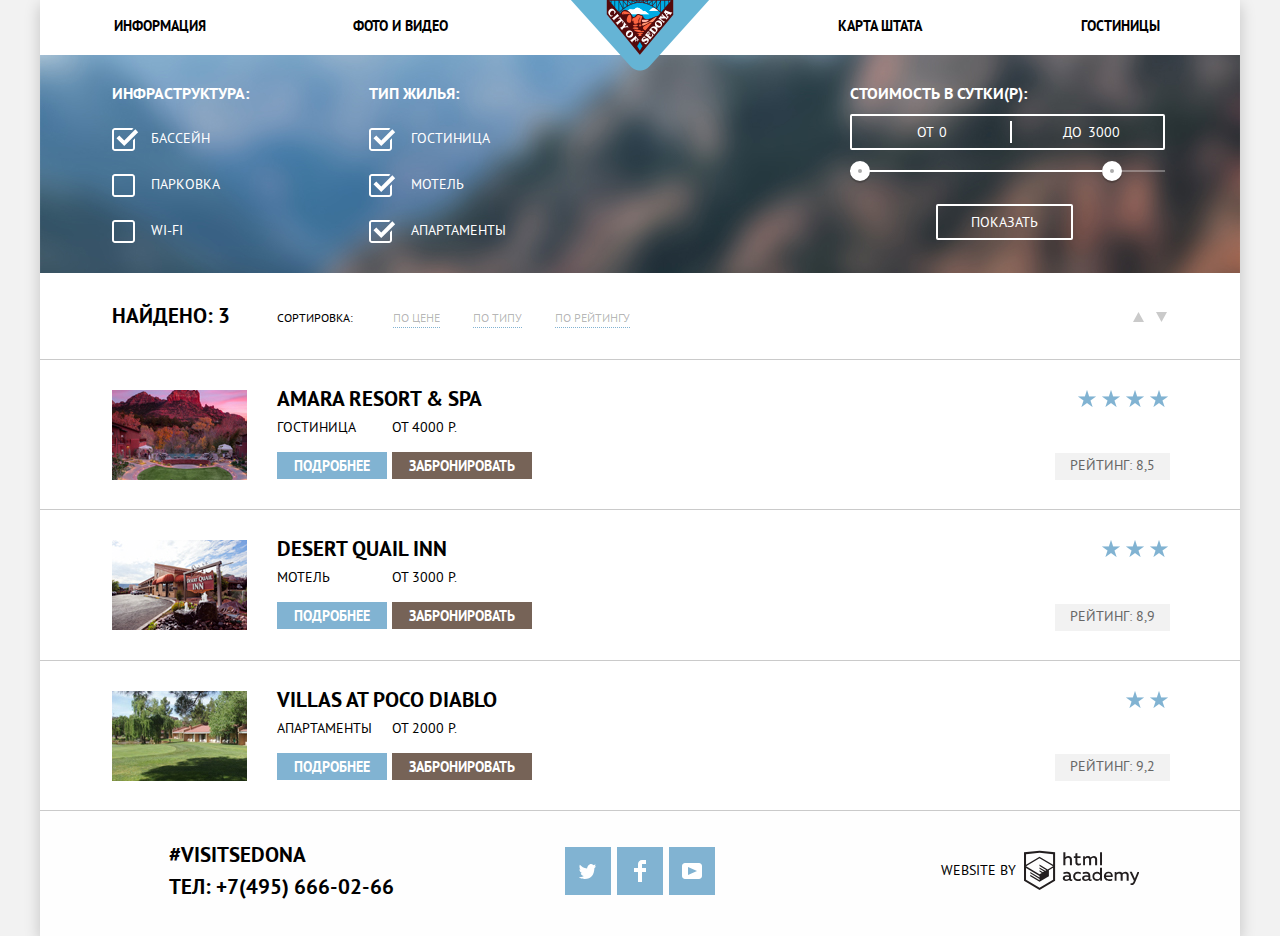
==== commit 40e4ba2a: "Update catalog.html" ====
--- a/catalog.html
+++ b/catalog.html
@@ -3,8 +3,8 @@
 <head>
   <meta charset="UTF-8">
   <title>Document</title>
-  <link rel="stylesheet" href="css/normalize.css">
-  <link rel="stylesheet" href="css/style.css">
+  <link rel="stylesheet" href="css/normalize.min.css">
+  <link rel="stylesheet" href="css/style.min.css">
 </head>
 <body>
   <div class="wrapper">
--- a/css/style.min.css
+++ b/css/style.min.css
@@ -0,0 +1 @@
+body{font-family:"PT Sans","Arial","Helvetica",sans-serif;color:#000;text-transform:uppercase;margin:0;padding:0;background-color:#f2f2f2}.wrapper{width:1200px;margin:0 auto;position:relative;-webkit-box-shadow:0 5px 15px 0 rgba(0,1,1,0.2);box-shadow:0 5px 15px 0 rgba(0,1,1,0.2)}.nav{background-color:#fff;font-weight:700;height:55px;display:-webkit-box;display:-ms-flexbox;display:flex;-webkit-box-orient:horizontal;-webkit-box-direction:normal;-ms-flex-direction:row;flex-direction:row;-webkit-box-pack:justify;-ms-flex-pack:justify;justify-content:space-between;position:relative}.nav__list{font-size:14px;list-style:none;line-height:26px;display:-webkit-box;display:-ms-flexbox;display:flex;padding:0;margin:0}.nav__link{padding-top:13px;padding-bottom:18px;text-decoration:none;color:#000;width:240px;display:-webkit-box;display:-ms-flexbox;display:flex;-webkit-box-pack:center;-ms-flex-pack:center;justify-content:center;-webkit-box-align:center;-ms-flex-align:center;align-items:center}.nav__link:hover{color:#81b3d2}.nav__link:active{color:rgba(0,0,0,0.3)}.logo{position:absolute;top:0;left:50%;-webkit-transform:translateX(-50%);-ms-transform:translateX(-50%);transform:translateX(-50%);z-index:1}.promo{background-color:#81b3d2;background-image:url(../img/background-photo.jpg);background-position:right 0 top -55px;background-repeat:no-repeat;height:510px;text-align:center;position:relative}.promo__polygon{position:absolute;content:"";width:100%;bottom:-1px;left:0;height:59px}.promo__pic{margin-top:77px}.intro{padding-top:57px;padding-left:350px;padding-right:350px;background-color:#fff;line-height:26px}.intro__head{margin-top:2px;margin-bottom:27px;font-size:21px;text-align:center}.intro__desc{color:#333;font-size:14px;margin:0;text-align:center;padding-bottom:51px}.present__row,.showplace{display:-webkit-box;display:-ms-flexbox;display:flex;-webkit-box-orient:horizontal;-webkit-box-direction:normal;-ms-flex-direction:row;flex-direction:row;line-height:21px;color:#fff;background-color:#81b3d2}.present__wrapper{text-align:center;padding:47px 50px}.present__head{margin-top:0;margin-left:75px;max-width:150px;font-size:21px}.present__desc{margin:0}.present__pic{display:-webkit-box;display:-ms-flexbox;display:flex}.present__number{margin-top:23px;margin-bottom:21px}.present__number,.present__desc{font-size:14px}.offers{padding-top:40px;padding-bottom:66px;margin:0;background-color:#fff;line-height:21px;text-align:center}.offers__list{list-style:none;display:-webkit-box;display:-ms-flexbox;display:flex;-webkit-box-orient:horizontal;-webkit-box-direction:normal;-ms-flex-direction:row;flex-direction:row;padding:0}.offers__item{display:-webkit-box;display:-ms-flexbox;display:flex;-webkit-box-orient:vertical;-webkit-box-direction:normal;-ms-flex-direction:column;flex-direction:column;-webkit-box-align:center;-ms-flex-align:center;align-items:center;margin-left:58px;margin-right:59px}.offers__item--size{margin-left:30px;margin-right:30px}.offers__pic{width:75px;height:80px}.offers__pic--home{padding-top:4px}.offers__pic--food{padding-top:5px}.offers__head{font-size:21px;margin-top:20px;margin-bottom:23px}.offers__head--home{margin-top:22px}.offers__head--food{margin-top:21px}.offers__head--souvenirs{margin-top:26px}.offers__desc{max-width:284px;font-size:14px;margin:0}.showplace{display:-webkit-box;display:-ms-flexbox;display:flex;-webkit-box-orient:horizontal;-webkit-box-direction:reverse;-ms-flex-direction:row-reverse;flex-direction:row-reverse}.showplace__wrapper{padding-left:40px;padding-right:40px;line-height:21px;background-color:#81b3d2;color:#fff;text-align:center}.showplace__head{margin-top:46px;font-size:21px}.showplace__number{margin-top:23px;margin-bottom:21px}.showplace__number,.showplace__desc{font-size:14px;line-height:21px;font-weight:400}.showplace__container{display:-webkit-box;display:-ms-flexbox;display:flex}.advantages{background-color:#eee;line-height:21px;padding-top:46px;padding-bottom:60px}.advantages__list{margin:0;padding-left:0;display:-webkit-box;display:-ms-flexbox;display:flex;-webkit-box-orient:horizontal;-webkit-box-direction:normal;-ms-flex-direction:row;flex-direction:row;-ms-flex-pack:distribute;justify-content:space-around}.advantages__item{padding-left:50px;padding-right:50px;display:-webkit-box;display:-ms-flexbox;display:flex;-webkit-box-orient:vertical;-webkit-box-direction:normal;-ms-flex-direction:column;flex-direction:column;-webkit-box-align:center;-ms-flex-align:center;align-items:center}.advantages__head{margin:0;margin-top:2px;font-size:21px;font-weight:700;line-height:21px;max-width:120px;text-align:center}.advantages__number{padding-top:23px;padding-bottom:21px}.advantages__desc{max-width:259px;text-align:center}.advantages__number,.advantages__desc{font-size:14px;margin:0}.interested{background-color:#fff;position:relative}.interested__wrapper{display:-webkit-box;display:-ms-flexbox;display:flex;-webkit-box-orient:vertical;-webkit-box-direction:normal;-ms-flex-direction:column;flex-direction:column;-webkit-box-align:center;-ms-flex-align:center;align-items:center;text-align:center}.interested__head{padding-top:50px;margin:0;font-size:30px;font-weight:700;line-height:36px}.interested__desc{margin-top:24px;margin-bottom:47px;font-size:14px;line-height:24px;font-weight:400}.interested__button{padding-top:30px;padding-bottom:32px;width:568px;margin:0;background-color:#766357;color:#fff;font-size:21px;text-transform:uppercase;font-weight:700;border:none;text-decoration:none;cursor:pointer}.interested__button:hover{background-color:#604e43}.interested__button:active{background-color:#503e33;color:rgba(255,255,255,0.3)}.form{position:absolute;left:50%;-webkit-transform:translateX(-50%);-ms-transform:translateX(-50%);transform:translateX(-50%);padding:55px;background-color:#fff;-webkit-box-shadow:0 7px 15px 0 rgba(0,1,1,0.15);box-shadow:0 7px 15px 0 rgba(0,1,1,0.15);max-width:458px}.form__row{display:-webkit-box;display:-ms-flexbox;display:flex;-webkit-box-orient:horizontal;-webkit-box-direction:normal;-ms-flex-direction:row;flex-direction:row;margin-bottom:29px}.form__label{display:-webkit-box;display:-ms-flexbox;display:flex;-webkit-box-align:center;-ms-flex-align:center;align-items:center;width:92px;margin-right:20px;font-weight:700;font-size:14px;line-height:26px;white-space:nowrap}.form__label--adults{margin-right:40px}.form__label--child{margin-left:53px;margin-right:27px}.form__container{position:relative;-webkit-box-flex:1;-ms-flex-positive:1;flex-grow:1}.form__input{-webkit-box-sizing:border-box;box-sizing:border-box;width:100%;padding:4px 10px;height:38px;font-weight:700;font-size:14px;line-height:26px;text-transform:uppercase;background-color:#f2f2f2;border:2px solid transparent}.form__input:hover{background-color:#ebebeb}.form__input:focus{border-color:#e5e5e5;outline:none;background-color:#fff}.form__calendar{position:absolute;top:55%;-webkit-transform:translateY(-50%);-ms-transform:translateY(-50%);transform:translateY(-50%);right:9px;background-color:transparent;border:none;padding:0}.form__svg path{fill:#a9a9a9}.form__svg:hover path{fill:#000}.form__svg:active path{fill:#81b3d2}.form__humans{display:-webkit-box;display:-ms-flexbox;display:flex;-webkit-box-orient:horizontal;-webkit-box-direction:normal;-ms-flex-direction:row;flex-direction:row}.form__wrapper{display:-webkit-box;display:-ms-flexbox;display:flex;-webkit-box-orient:horizontal;-webkit-box-direction:normal;-ms-flex-direction:row;flex-direction:row;-webkit-box-align:center;-ms-flex-align:center;align-items:center}.form__human-input{padding:0;width:38px;height:38px;text-align:center;background-color:#f2f2f2;font-size:14px;font-weight:700;line-height:26px;border:none}.form__button{position:relative;width:38px;height:38px;background-color:#f2f2f2;border:none}.form__button--minus::before{content:"";position:absolute;top:50%;left:50%;-webkit-transform:translate(-50%,-50%);-ms-transform:translate(-50%,-50%);transform:translate(-50%,-50%);width:12px;height:3px;background-color:#a9a9a9}.form__button--minus:hover::before{background-color:#000}.form__button--minus:active::before{background-color:#81b3d2}.form__button--plus::before,.form__button--plus::after{content:"";position:absolute;top:50%;left:50%;-webkit-transform:translate(-50%,-50%);-ms-transform:translate(-50%,-50%);transform:translate(-50%,-50%);width:12px;height:3px;background-color:#a9a9a9}.form__button--plus::before{-webkit-transform:translate(-50%,-50%) rotate(90deg);-ms-transform:translate(-50%,-50%) rotate(90deg);transform:translate(-50%,-50%) rotate(90deg)}.form__button--plus:hover::before,.form__button--plus:hover::after{background-color:#000}.form__button--plus:active::before,.form__button--plus:active::after{background-color:#81b3d2}.form__checkin-input:hover{background-color:#ebebeb}.form__checkin-input:focus{border:2px solid #e5e5e5}.form__checkout-input:hover{background-color:#ebebeb}.form__checkout-input:focus{border:2px solid #e5e5e5}.form__submit{margin-top:54px;padding-top:17px;padding-bottom:17px;width:458px;background-color:#81b3d2;color:#fff;font-size:21px;text-transform:uppercase;font-weight:700;border:none}.form__submit:hover{background-color:#669ec0}.form__submit:active{background-color:#5496bd;color:rgba(255,255,255,0.3)}.map{text-align:center}.footer,.footer--absolute{background-color:rgba(255,255,255,0.9);height:125px;display:-webkit-box;display:-ms-flexbox;display:flex}.footer--absolute{position:absolute;width:100%;bottom:0}.footer__wrapper{margin-right:auto;margin-left:123px;margin-top:31px;display:-webkit-box;display:-ms-flexbox;display:flex;-webkit-box-orient:vertical;-webkit-box-direction:normal;-ms-flex-direction:column;flex-direction:column}.footer__hashtag{margin-bottom:6px}.footer__hashtag,.footer__phone{font-size:21px;line-height:26px;font-weight:700;text-decoration:none;color:#000}.social{margin-top:20px;margin-right:44px}.socail__item{margin-right:6px}.social__list{display:-webkit-box;display:-ms-flexbox;display:flex;list-style:none;padding:0}.social__link{display:-webkit-box;display:-ms-flexbox;display:flex;-webkit-box-align:center;-ms-flex-align:center;align-items:center;-webkit-box-pack:center;-ms-flex-pack:center;justify-content:center;width:46px;height:48px;background-color:#81b3d2;margin-right:6px}.social__link:hover{background-color:#669ec0}.social__icon:active{opacity:.3}.website-by{display:-webkit-box;display:-ms-flexbox;display:flex;margin-top:39px;margin-left:auto;margin-right:101px}.website-by__head{margin-right:8px;margin-top:7px;font-weight:400;font-size:14px;line-height:26px}.website-by__svg path{fill:#231f20}.website-by__svg:hover path{fill:#81b3d2}.website-by__svg:active path{fill:#bdbbbc}.visually-hidden{position:absolute;clip:rect(0 0 0 0);width:1px;height:1px;margin:-1px}.filter{display:-webkit-box;display:-ms-flexbox;display:flex;-webkit-box-orient:horizontal;-webkit-box-direction:normal;-ms-flex-direction:row;flex-direction:row;background-color:#81b3d2;background-image:url(../img/filter-background.jpg);background-repeat:no-repeat;background-position:right 0 top -56px}.filter__fieldset{margin-top:28px;margin-bottom:32px;margin-left:72px;padding:0;color:#fff;line-height:21px;border:none;display:-webkit-box;display:-ms-flexbox;display:flex;-webkit-box-orient:vertical;-webkit-box-direction:normal;-ms-flex-direction:column;flex-direction:column}.filter__fieldset:nth-child(2){margin-left:118px}.filter__fieldset:last-child{width:315px;margin-left:auto;margin-right:75px;color:#fff;text-transform:uppercase}.filter__legend{padding:0;margin-bottom:24px;font-size:16px;font-weight:700;line-height:21px}.filter__legend--price{margin-bottom:10px}.filter__label{position:relative;margin-bottom:25px;padding-left:39px;font-size:14px;font-weight:400;line-height:21px}.filter__label--housing{padding-left:42px}.filter__label:last-child{margin-bottom:0}.filter__label input[type="checkbox"] + .checkbox-indicator{content:"";position:absolute;top:0;left:0;width:27px;height:23px;background:transparent url(../img/checkbox-off.svg) no-repeat left}.filter__label input[type="checkbox"]:checked + .checkbox-indicator{background-image:url(../img/checkbox-on.svg)}.filter__label input[type="checkbox"]:focus + .checkbox-indicator{outline:2px solid orange}.filter__label input[type="checkbox"]:disabled + .checkbox-indicator{opacity:.3}.filter__price{position:relative;height:32px;margin-bottom:20px;font-size:0;border:2px solid #fff;border-radius:2px}.filter__price::after{content:"";position:absolute;top:50%;left:51%;width:2px;height:22px;background:#fff;-webkit-transform:translate(-50%,-50%);-ms-transform:translate(-50%,-50%);transform:translate(-50%,-50%)}.filter__min-price,.filter__max-price{display:inline-block;padding-left:65px;padding-top:2px;font-size:14px;line-height:29px;vertical-align:top;width:81px}.filter__input{width:50px;margin:0;color:inherit;background:none;border:none}.filter__range{position:relative;margin-bottom:32px}.filter__scale{height:2px;background:rgba(255,255,255,0.3)}.filter__bar{width:80%;height:2px;background:#fff}.filter__toggle{position:absolute;top:-9px;width:4px;height:4px;background:#ababab;border:8px solid #fff;border-radius:50%;-webkit-box-shadow:0 2px 1px 0 rgba(0,1,1,0.2);box-shadow:0 2px 1px 0 rgba(0,1,1,0.2)}.filter__toggle:hover{-webkit-transform:scale(1.1);-ms-transform:scale(1.1);transform:scale(1.1);background:#1c4f80}.filter__toggle--min{left:0}.filter__toggle--max{left:80%}.filter__button{margin-right:auto;margin-left:86px;display:block;padding:6px 33px;font-size:14px;line-height:20px;color:#fff;text-transform:uppercase;background:transparent;border:2px solid #fff;border-radius:2px}.filter__button:hover{background-color:#fff;color:#000}.hotels{background-color:#fff}.sort{background-color:#fff;border-bottom:1px solid #cacaca;display:-webkit-box;display:-ms-flexbox;display:flex;-webkit-box-orient:horizontal;-webkit-box-direction:normal;-ms-flex-direction:row;flex-direction:row;-webkit-box-align:center;-ms-flex-align:center;align-items:center;position:relative}.sort__search{margin-left:72px;margin-top:30px;margin-bottom:30px;line-height:26px;font-size:21px;font-weight:700}.sort__assortment{margin-top:16px;margin-left:47px;margin-right:40px;padding:0;font-size:12px;font-weight:400;line-height:18px}.sort__choose{margin-top:4px;margin-right:33px;font-size:12px;font-weight:400;text-decoration:none;line-height:18px;color:rgba(0,0,0,0.3);border-bottom:1px dotted #81b3d2}.sort__href{position:absolute;right:0;padding-right:73px}.sort__button{text-decoration:none}.sort__button:first-child{margin-right:8px}.sort__arrow path{fill:#cacaca}.sort__arrow path:hover{fill:#000}.sort__arrow path:active{fill:#81b3d2}.sort__arrow--up{-webkit-transform:rotate(180deg);-ms-transform:rotate(180deg);transform:rotate(180deg)}.sort__choose:hover{color:#81b3d2}.sort__choose:active{color:#000}.results{list-style:none;padding:0;margin:0}.results__pic{margin-left:72px}.results__wrapper{display:-webkit-box;display:-ms-flexbox;display:flex;-webkit-box-orient:vertical;-webkit-box-direction:normal;-ms-flex-direction:column;flex-direction:column;margin-left:30px}.results__container{display:-webkit-box;display:-ms-flexbox;display:flex;-webkit-box-orient:horizontal;-webkit-box-direction:normal;-ms-flex-direction:row;flex-direction:row}.results__item{padding-top:30px;padding-bottom:29px;border-bottom:1px solid #cacaca;display:-webkit-box;display:-ms-flexbox;display:flex;-webkit-box-orient:horizontal;-webkit-box-direction:normal;-ms-flex-direction:row;flex-direction:row}.results__assessment{display:-webkit-box;display:-ms-flexbox;display:flex;-webkit-box-orient:vertical;-webkit-box-direction:normal;-ms-flex-direction:column;flex-direction:column;-webkit-box-align:end;-ms-flex-align:end;align-items:flex-end;margin-left:auto;margin-right:70px}.results__stars-img{margin-right:2px}.results__head{margin-top:-4px;font-size:21px;font-weight:700;line-height:26px;color:#000;text-decoration:none}.results__head:hover{color:#81b3d2}.results__head:active{color:rgba(0,0,0,0.3)}.results__rating{text-align:center;background-color:#f2f2f2;margin-top:43px}.results__rating-name{color:#666;margin:2px 15px 4px}.results__desc{margin-top:5px;margin-bottom:18px}.results__desc,.results__rating-name{font-size:14px;font-weight:400;line-height:21px}.results__link{font-size:14px;font-weight:700;line-height:21px;text-decoration:none;text-transform:uppercase;color:#fff;padding:5px 17px 4px}.results__link:active{color:rgba(255,255,255,0.3)}.results__link--blue{background-color:#81b3d2;margin-right:5px}.results__link--blue:hover{background-color:#669ec0}.results__link--blue:active{background-color:#5496bd}.results__link--brown{background-color:#766357}.results__link--brown:hover{background-color:#604e43}.results__link--brown:active{background-color:#503e33}.footer__wrapper--hotels{margin-top:31px;margin-left:129px}.social--hotels{margin-right:50px;margin-top:20px}@font-face{font-family:"PT Sans";src:url(../fonts/ptsans.woff2) format("woff2"),url(../fonts/ptsans.woff) format("woff");font-weight:400}@font-face{font-family:"PT Sans";src:url(../fonts/ptsansbold.woff2) format("woff2"),url(../fonts/ptsansbold.woff) format("woff");font-weight:700}
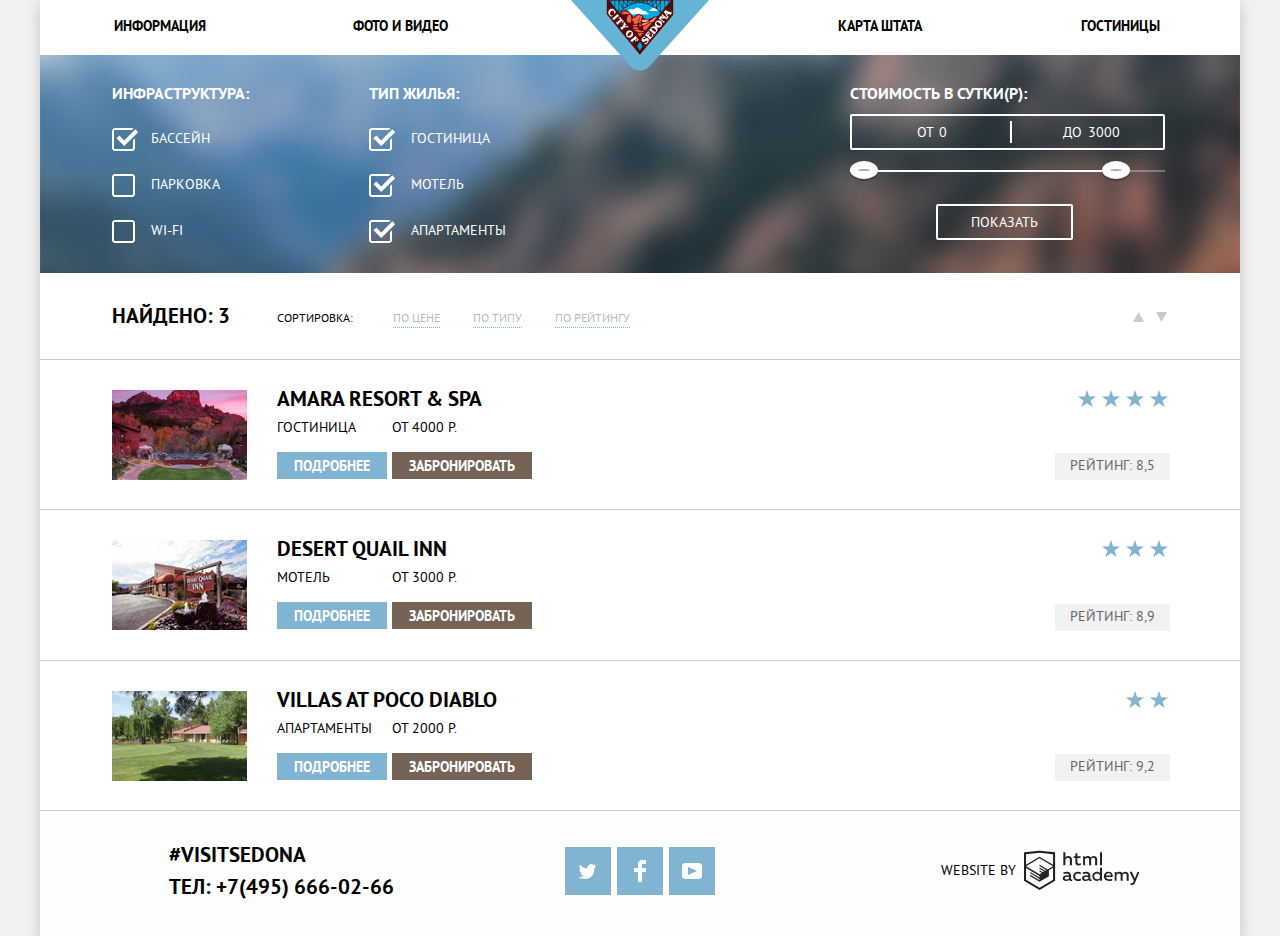
==== commit 26f3bb96: "Update catalog.html" ====
--- a/catalog.html
+++ b/catalog.html
@@ -4,7 +4,7 @@
   <meta charset="UTF-8">
   <title>Document</title>
   <link rel="stylesheet" href="css/normalize.min.css">
-  <link rel="stylesheet" href="css/style.min.css">
+  <link rel="stylesheet" href="css/style.css">
 </head>
 <body>
   <div class="wrapper">
@@ -12,21 +12,21 @@
       <nav class="nav">
         <ul class="nav__list nav__list--left">
           <li class="nav__item">
-            <a href="#" class="nav__link">Информация</a>
-          </li>
-          <li class="nav__item">
-            <a href="#" class="nav__link">Фото и видео</a>
-          </li>
-        </ul>
-        <a href="index.html" class="logo">
+            <a href="#" class="nav__link nav__link--left">Информация</a>
+          </li>
+          <li class="nav__item">
+            <a href="#" class="nav__link nav__link--left">Фото и видео</a>
+          </li>
+        </ul>
+        <a href="#" class="logo">
           <img src="img/logo.png" width="140" height="71" alt="Логотип город Седона" class="logo__pic">
         </a>
         <ul class="nav__list nav__list--right">
           <li class="nav__item">
-            <a href="#" class="nav__link">Карта штата</a>
-          </li>
-          <li class="nav__item">
-            <a href="catalog.html" class="nav__link">Гостиницы</a>
+            <a href="#" class="nav__link nav__link--right">Карта штата</a>
+          </li>
+          <li class="nav__item">
+            <a href="catalog.html" class="nav__link nav__link--right nav__link--active">Гостиницы</a>
           </li>
         </ul>
       </nav>
@@ -89,8 +89,8 @@
             <div class="filter__scale">
               <div class="filter__bar"></div>
             </div>
-            <div class="filter__toggle filter__toggle--min"></div>
-            <div class="filter__toggle filter__toggle--max"></div>
+            <button type="button" class="filter__toggle filter__toggle--min"></button>
+            <button type="button" class="filter__toggle filter__toggle--max"></button>
           </div>
           <button type="submit" class="filter__button">Показать</button>
         </fieldset>
@@ -98,16 +98,18 @@
       <div class="sort">
         <p class="sort__search">Найдено: 3</p>
         <p class="sort__assortment">Сортировка:</p>
-        <a href="#" class="sort__choose">По цене</a>
+        <a href="#" class="sort__choose sort__choose--active">По цене</a>
         <a href="#" class="sort__choose">По типу</a>
         <a href="#" class="sort__choose">По рейтингу</a>
         <div class="sort__href">
           <a href="#" class="sort__button">
-            <svg xmlns="http://www.w3.org/2000/svg" class="sort__arrow sort__arrow--up" width="11" height="10" viewBox="0 0 11 10"><path fill="#231F20" d="M5.5 10L0 0h11" />
+            <svg xmlns="http://www.w3.org/2000/svg" class="sort__arrow sort__arrow--up" width="11" height="10" viewBox="0 0 11 10">
+              <path fill="#231F20" d="M5.5 10L0 0h11" />
             </svg>
           </a>
           <a href="#" class="sort__button">
-            <svg xmlns="http://www.w3.org/2000/svg" class="sort__arrow sort__arrow--down" width="11" height="10" viewBox="0 0 11 10"><path fill="#231F20" d="M5.5 10L0 0h11" />
+            <svg xmlns="http://www.w3.org/2000/svg" class="sort__arrow sort__arrow--down sort__arrow--down--active" width="11" height="10" viewBox="0 0 11 10">
+              <path fill="#231F20" d="M5.5 10L0 0h11" />
             </svg>
           </a>
         </div>
--- a/css/style.css
+++ b/css/style.css
@@ -0,0 +1,1231 @@
+body {
+  font-family: "PT Sans", "Arial", "Helvetica", sans-serif;
+  color: #000000;
+  text-transform: uppercase;
+  margin: 0;
+  padding: 0;
+  background-color: #f2f2f2;
+}
+
+.wrapper {
+  width: 1200px;
+  margin: 0px auto;
+  position: relative;
+  -webkit-box-shadow: 0px 5px 15px 0 rgba(0, 1, 1, 0.2);
+          box-shadow: 0px 5px 15px 0 rgba(0, 1, 1, 0.2);
+}
+
+.nav {
+  background-color: #ffffff;
+  font-weight: 700;
+  height: 55px;
+  display: -webkit-box;
+  display: -ms-flexbox;
+  display: flex;
+  -webkit-box-orient: horizontal;
+  -webkit-box-direction: normal;
+      -ms-flex-direction: row;
+          flex-direction: row;
+  -webkit-box-pack: justify;
+      -ms-flex-pack: justify;
+          justify-content: space-between;
+  position: relative;
+}
+
+.nav__list {
+  font-size: 14px;
+  list-style: none;
+  line-height: 26px;
+  display: -webkit-box;
+  display: -ms-flexbox;
+  display: flex;
+  padding: 0;
+  margin: 0;
+}
+
+.nav__link {
+  padding-top: 13px;
+  padding-bottom: 18px;
+  text-decoration: none;
+  color: #000000;
+  width: 240px;
+  display: -webkit-box;
+  display: -ms-flexbox;
+  display: flex;
+  -webkit-box-pack: center;
+      -ms-flex-pack: center;
+          justify-content: center;
+  -webkit-box-align: center;
+      -ms-flex-align: center;
+          align-items: center;
+}
+
+.nav__link:hover {
+  color: #81b3d2;
+}
+
+.nav__link:active {
+  color: rgba(0, 0, 0, 0.3);
+}
+
+.logo {
+  position: absolute;
+  top: 0;
+  left: 50%;
+  -webkit-transform: translateX(-50%);
+      -ms-transform: translateX(-50%);
+          transform: translateX(-50%);
+  z-index: 1;
+}
+
+.promo {
+  background-color: #81b3d2;
+  background-image: url(../img/background-photo.jpg);
+  background-position: right 0 top -55px;
+  background-repeat: no-repeat;
+  height: 510px;
+  text-align: center;
+  position: relative;
+}
+
+.promo__polygon {
+  position: absolute;
+  content: "";
+  width: 100%;
+  bottom: -1px;
+  left: 0;
+  height: 59px;
+}
+
+.promo__pic {
+  margin-top: 77px;
+}
+
+.intro {
+  padding-top: 57px;
+  padding-left: 350px;
+  padding-right: 350px;
+  background-color: #ffffff;
+  line-height: 26px;
+}
+
+.intro__head {
+  margin-top: 2px;
+  margin-bottom: 27px;
+  font-size: 21px;
+  text-align: center;
+}
+
+.intro__desc {
+  color: #333333;
+  font-size: 14px;
+  margin: 0;
+  text-align: center;
+  padding-bottom: 51px;
+}
+
+.present__row,
+.showplace {
+  display: -webkit-box;
+  display: -ms-flexbox;
+  display: flex;
+  -webkit-box-orient: horizontal;
+  -webkit-box-direction: normal;
+      -ms-flex-direction: row;
+          flex-direction: row;
+  line-height: 21px;
+  color: #ffffff;
+  background-color: #81b3d2;
+}
+
+.present__wrapper {
+  padding-top: 47px;
+  padding-bottom: 47px;
+  padding-left: 50px;
+  padding-right: 50px;
+  text-align: center;
+}
+
+.present__head {
+  margin-top: 0;
+  margin-left: 75px;
+  max-width: 150px;
+  font-size: 21px;
+}
+
+.present__desc {
+  margin: 0;
+}
+
+.present__pic {
+  display: -webkit-box;
+  display: -ms-flexbox;
+  display: flex;
+}
+
+.present__number {
+  margin-top: 23px;
+  margin-bottom: 21px;
+}
+
+.present__number,
+.present__desc {
+  font-size: 14px;
+}
+
+.offers {
+  padding-top: 40px;
+  padding-bottom: 66px;
+  margin: 0;
+  background-color: #ffffff;
+  line-height: 21px;
+  text-align: center;
+}
+
+.offers__list {
+  list-style: none;
+  display: -webkit-box;
+  display: -ms-flexbox;
+  display: flex;
+  -webkit-box-orient: horizontal;
+  -webkit-box-direction: normal;
+      -ms-flex-direction: row;
+          flex-direction: row;
+  padding: 0;
+}
+
+.offers__item {
+  display: -webkit-box;
+  display: -ms-flexbox;
+  display: flex;
+  -webkit-box-orient: vertical;
+  -webkit-box-direction: normal;
+      -ms-flex-direction: column;
+          flex-direction: column;
+  -webkit-box-align: center;
+      -ms-flex-align: center;
+          align-items: center;
+  margin-left: 58px;
+  margin-right: 59px;
+}
+
+.offers__item--size {
+  margin-left: 30px;
+  margin-right: 30px;
+}
+
+.offers__pic {
+  width: 75px;
+  height: 80px;
+}
+
+.offers__pic--home {
+  padding-top: 4px;
+}
+
+.offers__pic--food {
+  padding-top: 5px;
+}
+
+.offers__head {
+  font-size: 21px;
+  margin-top: 20px;
+  margin-bottom: 23px;
+}
+
+.offers__head--home {
+  margin-top: 22px;
+}
+
+.offers__head--food {
+  margin-top: 21px;
+}
+
+.offers__head--souvenirs {
+  margin-top: 26px;
+}
+
+.offers__desc {
+  max-width: 284px;
+  font-size: 14px;
+  margin: 0;
+}
+
+.showplace {
+  display: -webkit-box;
+  display: -ms-flexbox;
+  display: flex;
+  -webkit-box-orient: horizontal;
+  -webkit-box-direction: reverse;
+      -ms-flex-direction: row-reverse;
+          flex-direction: row-reverse;
+}
+
+.showplace__wrapper {
+  padding-left: 40px;
+  padding-right: 40px;
+  line-height: 21px;
+  background-color: #81b3d2;
+  color: #ffffff;
+  text-align: center;
+}
+
+.showplace__head {
+  margin-top: 46px;
+  font-size: 21px;
+}
+
+.showplace__number {
+  margin-top: 23px;
+  margin-bottom: 21px;
+}
+
+.showplace__number,
+.showplace__desc {
+  font-size: 14px;
+  line-height: 21px;
+  font-weight: 400;
+}
+
+.showplace__container {
+  display: -webkit-box;
+  display: -ms-flexbox;
+  display: flex;
+}
+
+.advantages {
+  background-color: #eeeeee;
+  line-height: 21px;
+  padding-top: 46px;
+  padding-bottom: 60px;
+}
+
+.advantages__list {
+  margin: 0;
+  padding-left: 0;
+  display: -webkit-box;
+  display: -ms-flexbox;
+  display: flex;
+  -webkit-box-orient: horizontal;
+  -webkit-box-direction: normal;
+      -ms-flex-direction: row;
+          flex-direction: row;
+  -ms-flex-pack: distribute;
+      justify-content: space-around;
+}
+
+.advantages__item {
+  padding-left: 50px;
+  padding-right: 50px;
+  display: -webkit-box;
+  display: -ms-flexbox;
+  display: flex;
+  -webkit-box-orient: vertical;
+  -webkit-box-direction: normal;
+      -ms-flex-direction: column;
+          flex-direction: column;
+  -webkit-box-align: center;
+      -ms-flex-align: center;
+          align-items: center;
+}
+
+.advantages__head {
+  margin: 0;
+  margin-top: 2px;
+  font-size: 21px;
+  font-weight: 700;
+  line-height: 21px;
+  max-width: 120px;
+  text-align: center;
+}
+
+.advantages__number {
+  padding-top: 23px;
+  padding-bottom: 21px;
+}
+
+.advantages__desc {
+  max-width: 259px;
+  text-align: center;
+}
+
+.advantages__number,
+.advantages__desc {
+  font-size: 14px;
+  margin: 0;
+}
+
+.interested {
+  background-color: #ffffff;
+  position: relative;
+}
+
+.interested__wrapper {
+  display: -webkit-box;
+  display: -ms-flexbox;
+  display: flex;
+  -webkit-box-orient: vertical;
+  -webkit-box-direction: normal;
+      -ms-flex-direction: column;
+          flex-direction: column;
+  -webkit-box-align: center;
+      -ms-flex-align: center;
+          align-items: center;
+  text-align: center;
+}
+
+.interested__head {
+  padding-top: 50px;
+  margin: 0;
+  font-size: 30px;
+  font-weight: 700;
+  line-height: 36px;
+}
+
+.interested__desc {
+  margin-top: 24px;
+  margin-bottom: 47px;
+  font-size: 14px;
+  line-height: 24px;
+  font-weight: 400;
+}
+
+.interested__button {
+  padding-top: 30px;
+  padding-bottom: 32px;
+  width: 568px;
+  margin: 0;
+  background-color: #766357;
+  color: #ffffff;
+  font-size: 21px;
+  text-transform: uppercase;
+  font-weight: 700;
+  border: none;
+  text-decoration: none;
+  cursor: pointer;
+}
+
+.interested__button:hover {
+  background-color: #604e43;
+}
+
+.interested__button:active {
+  background-color: #503e33;
+  color: rgba(255, 255, 255, 0.3);
+}
+
+.form {
+  position: absolute;
+  left: 50%;
+  -webkit-transform: translateX(-50%);
+      -ms-transform: translateX(-50%);
+          transform: translateX(-50%);
+  padding: 55px;
+  background-color: #ffffff;
+  -webkit-box-shadow: 0px 7px 15px 0 rgba(0, 1, 1, 0.15);
+          box-shadow: 0px 7px 15px 0 rgba(0, 1, 1, 0.15);
+  max-width: 458px;
+}
+
+.form__row {
+  display: -webkit-box;
+  display: -ms-flexbox;
+  display: flex;
+  -webkit-box-orient: horizontal;
+  -webkit-box-direction: normal;
+      -ms-flex-direction: row;
+          flex-direction: row;
+  margin-bottom: 29px;
+}
+
+.form__label {
+  display: -webkit-box;
+  display: -ms-flexbox;
+  display: flex;
+  -webkit-box-align: center;
+      -ms-flex-align: center;
+          align-items: center;
+  width: 92px;
+  margin-right: 20px;
+  font-weight: 700;
+  font-size: 14px;
+  line-height: 26px;
+  white-space: nowrap;
+}
+
+.form__label--adults {
+  margin-right: 40px;
+}
+
+.form__label--child {
+  margin-left: 53px;
+  margin-right: 27px;
+}
+
+.form__container {
+  position: relative;
+  -webkit-box-flex: 1;
+      -ms-flex-positive: 1;
+          flex-grow: 1;
+}
+
+.form__input {
+  -webkit-box-sizing: border-box;
+          box-sizing: border-box;
+  width: 100%;
+  padding: 4px 10px;
+  height: 38px;
+  font-weight: 700;
+  font-size: 14px;
+  line-height: 26px;
+  text-transform: uppercase;
+  background-color: #f2f2f2;
+  border: 2px solid transparent;
+}
+
+.form__input:hover {
+  background-color: #ebebeb;
+}
+
+.form__input:focus {
+  border-color: #e5e5e5;
+  outline: none;
+  background-color: #ffffff;
+}
+
+.form__calendar {
+  position: absolute;
+  top: 55%;
+  -webkit-transform: translateY(-50%);
+      -ms-transform: translateY(-50%);
+          transform: translateY(-50%);
+  right: 9px;
+  background-color: transparent;
+  border: none;
+  padding: 0;
+}
+
+.form__svg path {
+  fill: #a9a9a9;
+}
+
+.form__svg:hover path {
+  fill: #000000;
+}
+
+.form__svg:active path {
+  fill: #81b3d2;
+}
+
+.form__humans {
+  display: -webkit-box;
+  display: -ms-flexbox;
+  display: flex;
+  -webkit-box-orient: horizontal;
+  -webkit-box-direction: normal;
+      -ms-flex-direction: row;
+          flex-direction: row;
+}
+
+.form__wrapper {
+  display: -webkit-box;
+  display: -ms-flexbox;
+  display: flex;
+  -webkit-box-orient: horizontal;
+  -webkit-box-direction: normal;
+      -ms-flex-direction: row;
+          flex-direction: row;
+  -webkit-box-align: center;
+      -ms-flex-align: center;
+          align-items: center;
+}
+
+.form__human-input {
+  padding: 0;
+  width: 38px;
+  height: 38px;
+  text-align: center;
+  background-color: #f2f2f2;
+  font-size: 14px;
+  font-weight: 700;
+  line-height: 26px;
+  border: none;
+}
+
+.form__button {
+  position: relative;
+  width: 38px;
+  height: 38px;
+  background-color: #f2f2f2;
+  border: none;
+}
+
+.form__button--minus::before {
+  content: "";
+  position: absolute;
+  top: 50%;
+  left: 50%;
+  -webkit-transform: translate(-50%, -50%);
+      -ms-transform: translate(-50%, -50%);
+          transform: translate(-50%, -50%);
+  width: 12px;
+  height: 3px;
+  background-color: #a9a9a9;
+}
+
+.form__button--minus:hover::before {
+  background-color: #000000;
+}
+
+.form__button--minus:active::before {
+  background-color: #81b3d2;
+}
+
+.form__button--plus::before,
+.form__button--plus::after {
+  content: "";
+  position: absolute;
+  top: 50%;
+  left: 50%;
+  -webkit-transform: translate(-50%, -50%);
+      -ms-transform: translate(-50%, -50%);
+          transform: translate(-50%, -50%);
+  width: 12px;
+  height: 3px;
+  background-color: #a9a9a9;
+}
+
+.form__button--plus::before {
+  -webkit-transform: translate(-50%, -50%) rotate(90deg);
+      -ms-transform: translate(-50%, -50%) rotate(90deg);
+          transform: translate(-50%, -50%) rotate(90deg);
+}
+
+.form__button--plus:hover::before,
+.form__button--plus:hover::after {
+  background-color: #000000;
+}
+
+.form__button--plus:active::before,
+.form__button--plus:active::after {
+  background-color: #81b3d2;
+}
+
+.form__checkin-input:hover {
+  background-color: #ebebeb;
+}
+.form__checkin-input:focus {
+  border: 2px solid #e5e5e5;
+}
+.form__checkout-input:hover {
+  background-color: #ebebeb;
+}
+.form__checkout-input:focus {
+  border: 2px solid #e5e5e5;
+}
+
+.form__submit {
+  margin-top: 54px;
+  padding-top: 17px;
+  padding-bottom: 17px;
+  width: 458px;
+  background-color: #81b3d2;
+  color: #ffffff;
+  font-size: 21px;
+  text-transform: uppercase;
+  font-weight: 700;
+  border: none;
+}
+
+.form__submit:hover {
+  background-color: #669ec0;
+}
+
+.form__submit:active {
+  background-color: #5496bd;
+  color: rgba(255, 255, 255, 0.3);
+}
+
+.map {
+  text-align: center;
+}
+
+.footer,
+.footer--absolute {
+  background-color: rgba(255, 255, 255, 0.9);
+  height: 125px;
+  display: -webkit-box;
+  display: -ms-flexbox;
+  display: flex;
+}
+
+.footer--absolute {
+  position: absolute;
+  width: 100%;
+  bottom: 0;
+}
+
+.footer__wrapper {
+  margin-right: auto;
+  margin-left: 123px;
+  margin-top: 31px;
+  display: -webkit-box;
+  display: -ms-flexbox;
+  display: flex;
+  -webkit-box-orient: vertical;
+  -webkit-box-direction: normal;
+      -ms-flex-direction: column;
+          flex-direction: column;
+}
+
+.footer__hashtag {
+  margin-bottom: 6px;
+}
+
+.footer__hashtag,
+.footer__phone {
+  font-size: 21px;
+  line-height: 26px;
+  font-weight: 700;
+  text-decoration: none;
+  color: #000000;
+}
+
+.social {
+  margin-top: 20px;
+  margin-right: 44px;
+}
+
+.socail__item {
+  margin-right: 6px;
+}
+
+.social__list {
+  display: -webkit-box;
+  display: -ms-flexbox;
+  display: flex;
+  list-style: none;
+  padding: 0;
+}
+
+.social__link {
+  display: -webkit-box;
+  display: -ms-flexbox;
+  display: flex;
+  -webkit-box-align: center;
+      -ms-flex-align: center;
+          align-items: center;
+  -webkit-box-pack: center;
+      -ms-flex-pack: center;
+          justify-content: center;
+  width: 46px;
+  height: 48px;
+  background-color: #81b3d2;
+  margin-right: 6px;
+}
+
+.social__link:hover {
+  background-color: #669ec0;
+}
+
+.social__icon:active {
+  opacity: 0.3;
+}
+
+.website-by {
+  display: -webkit-box;
+  display: -ms-flexbox;
+  display: flex;
+  margin-top: 39px;
+  margin-left: auto;
+  margin-right: 101px;
+}
+
+.website-by__head {
+  margin-right: 8px;
+  margin-top: 7px;
+  font-weight: 400;
+  font-size: 14px;
+  line-height: 26px;
+}
+
+.website-by__svg path {
+  fill: #231f20;
+}
+
+.website-by__svg:hover path {
+  fill: #81b3d2;
+}
+
+.website-by__svg:active path {
+  fill: #bdbbbc;
+}
+
+.visually-hidden {
+  position: absolute;
+  clip: rect(0 0 0 0);
+  width: 1px;
+  height: 1px;
+  margin: -1px;
+}
+
+/*Страница отелей*/
+
+.filter {
+  display: -webkit-box;
+  display: -ms-flexbox;
+  display: flex;
+  -webkit-box-orient: horizontal;
+  -webkit-box-direction: normal;
+      -ms-flex-direction: row;
+          flex-direction: row;
+  background-color: #81b3d2;
+  background-image: url(../img/filter-background.jpg);
+  background-repeat: no-repeat;
+  background-position: right 0 top -56px;
+}
+
+.filter__fieldset {
+  margin-top: 28px;
+  margin-bottom: 32px;
+  margin-left: 72px;
+  padding: 0;
+  color: #ffffff;
+  line-height: 21px;
+  border: none;
+  display: -webkit-box;
+  display: -ms-flexbox;
+  display: flex;
+  -webkit-box-orient: vertical;
+  -webkit-box-direction: normal;
+      -ms-flex-direction: column;
+          flex-direction: column;
+}
+
+.filter__fieldset:nth-child(2) {
+  margin-left: 118px;
+}
+
+.filter__fieldset:last-child {
+  width: 315px;
+  margin-left: auto;
+  margin-right: 75px;
+  color: #ffffff;
+  text-transform: uppercase;
+}
+
+.filter__legend {
+  padding: 0;
+  margin-bottom: 24px;
+  font-size: 16px;
+  font-weight: 700;
+  line-height: 21px;
+}
+
+.filter__legend--price {
+  margin-bottom: 10px;
+}
+
+.filter__label {
+  position: relative;
+  margin-bottom: 25px;
+  padding-left: 39px;
+  font-size: 14px;
+  font-weight: 400;
+  line-height: 21px;
+}
+
+.filter__label--housing {
+  padding-left: 42px;
+}
+
+.filter__label:last-child {
+  margin-bottom: 0;
+}
+
+.filter__label input[type="checkbox"] + .checkbox-indicator {
+  content: "";
+  position: absolute;
+  top: 0;
+  left: 0;
+  width: 27px;
+  height: 23px;
+  background: transparent url(../img/checkbox-off.svg) no-repeat left;
+}
+
+.filter__label input[type="checkbox"]:checked + .checkbox-indicator {
+  background-image: url(../img/checkbox-on.svg);
+}
+
+.filter__label input[type="checkbox"]:focus + .checkbox-indicator {
+  outline: 2px solid orange;
+}
+
+.filter__label input[type="checkbox"]:disabled + .checkbox-indicator {
+  opacity: 0.3;
+}
+
+.filter__price {
+  position: relative;
+  height: 32px;
+  margin-bottom: 20px;
+  font-size: 0;
+  border: 2px solid #ffffff;
+  border-radius: 2px;
+}
+
+.filter__price::after {
+  content: "";
+  position: absolute;
+  top: 50%;
+  left: 51%;
+  width: 2px;
+  height: 22px;
+  background: #ffffff;
+  -webkit-transform: translate(-50%, -50%);
+      -ms-transform: translate(-50%, -50%);
+          transform: translate(-50%, -50%);
+}
+
+.filter__min-price,
+.filter__max-price {
+  display: inline-block;
+  padding-left: 65px;
+  padding-top: 2px;
+  font-size: 14px;
+  line-height: 29px;
+  vertical-align: top;
+  width: 81px;
+}
+
+.filter__input {
+  width: 50px;
+  margin: 0;
+  color: inherit;
+  background: none;
+  border: none;
+}
+
+.filter__range {
+  position: relative;
+  margin-bottom: 32px;
+}
+
+.filter__scale {
+  height: 2px;
+  background: rgba(255, 255, 255, 0.3);
+}
+
+.filter__bar {
+  width: 80%;
+  height: 2px;
+  background: #ffffff;
+}
+
+.filter__toggle {
+  position: absolute;
+  top: -9px;
+  width: 4px;
+  height: 4px;
+  background: #ababab;
+  border: 8px solid #ffffff;
+  border-radius: 50%;
+  -webkit-box-shadow: 0 2px 1px 0 rgba(0, 1, 1, 0.2);
+          box-shadow: 0 2px 1px 0 rgba(0, 1, 1, 0.2);
+}
+
+.filter__toggle:hover {
+  -webkit-transform: scale(1.1);
+      -ms-transform: scale(1.1);
+          transform: scale(1.1);
+  background: #1c4f80;
+}
+
+.filter__toggle--min {
+  left: 0;
+}
+
+.filter__toggle--max {
+  left: 80%;
+}
+
+.filter__button {
+  margin-right: auto;
+  margin-left: 86px;
+  display: block;
+  padding: 6px 33px;
+  font-size: 14px;
+  line-height: 20px;
+  color: #ffffff;
+  text-transform: uppercase;
+  background: transparent;
+  border: 2px solid #ffffff;
+  border-radius: 2px;
+}
+
+.filter__button:hover {
+  background-color: #ffffff;
+  color: #000000;
+}
+
+.hotels {
+  background-color: #ffffff;
+}
+
+.sort {
+  background-color: #ffffff;
+  border-bottom: 1px solid #cacaca;
+  display: -webkit-box;
+  display: -ms-flexbox;
+  display: flex;
+  -webkit-box-orient: horizontal;
+  -webkit-box-direction: normal;
+      -ms-flex-direction: row;
+          flex-direction: row;
+  -webkit-box-align: center;
+      -ms-flex-align: center;
+          align-items: center;
+  position: relative;
+}
+
+.sort__search {
+  margin-left: 72px;
+  margin-top: 30px;
+  margin-bottom: 30px;
+  line-height: 26px;
+  font-size: 21px;
+  font-weight: 700;
+}
+
+.sort__assortment {
+  margin-top: 16px;
+  margin-left: 47px;
+  margin-right: 40px;
+  padding: 0;
+  font-size: 12px;
+  font-weight: 400;
+  line-height: 18px;
+}
+
+.sort__choose {
+  margin-top: 4px;
+  margin-right: 33px;
+  font-size: 12px;
+  font-weight: 400;
+  text-decoration: none;
+  line-height: 18px;
+  color: rgba(0, 0, 0, 0.3);
+  border-bottom: 1px dotted #81b3d2;
+}
+
+.sort__href {
+  position: absolute;
+  right: 0;
+  padding-right: 73px;
+}
+
+.sort__button {
+  text-decoration: none;
+}
+
+.sort__button:first-child {
+  margin-right: 8px;
+}
+
+.sort__arrow path {
+  fill: #cacaca;
+}
+
+.sort__arrow path:hover {
+  fill: #000000;
+}
+
+.sort__arrow path:active {
+  fill: #81b3d2;
+}
+
+.sort__arrow--up {
+  -webkit-transform: rotate(180deg);
+      -ms-transform: rotate(180deg);
+          transform: rotate(180deg);
+}
+
+.sort__choose:hover {
+  color: #81b3d2;
+}
+
+.sort__choose:active {
+  color: #000000;
+}
+
+.results {
+  list-style: none;
+  padding: 0;
+  margin: 0;
+}
+
+.results__pic {
+  margin-left: 72px;
+}
+
+.results__wrapper {
+  display: -webkit-box;
+  display: -ms-flexbox;
+  display: flex;
+  -webkit-box-orient: vertical;
+  -webkit-box-direction: normal;
+      -ms-flex-direction: column;
+          flex-direction: column;
+  margin-left: 30px;
+}
+
+.results__container {
+  display: -webkit-box;
+  display: -ms-flexbox;
+  display: flex;
+  -webkit-box-orient: horizontal;
+  -webkit-box-direction: normal;
+      -ms-flex-direction: row;
+          flex-direction: row;
+}
+
+.results__item {
+  padding-top: 30px;
+  padding-bottom: 29px;
+  border-bottom: 1px solid #cacaca;
+  display: -webkit-box;
+  display: -ms-flexbox;
+  display: flex;
+  -webkit-box-orient: horizontal;
+  -webkit-box-direction: normal;
+      -ms-flex-direction: row;
+          flex-direction: row;
+}
+
+.results__assessment {
+  display: -webkit-box;
+  display: -ms-flexbox;
+  display: flex;
+  -webkit-box-orient: vertical;
+  -webkit-box-direction: normal;
+      -ms-flex-direction: column;
+          flex-direction: column;
+  -webkit-box-align: end;
+      -ms-flex-align: end;
+          align-items: flex-end;
+  margin-left: auto;
+  margin-right: 70px;
+}
+
+.results__stars-img {
+  margin-right: 2px;
+}
+
+.results__head {
+  margin-top: -4px;
+  font-size: 21px;
+  font-weight: 700;
+  line-height: 26px;
+  color: #000000;
+  text-decoration: none;
+}
+
+.results__head:hover {
+  color: #81b3d2;
+}
+
+.results__head:active {
+  color: rgba(0, 0, 0, 0.3);
+}
+
+.results__rating {
+  text-align: center;
+  background-color: #f2f2f2;
+  margin-top: 43px;
+}
+
+.results__rating-name {
+  margin-top: 2px;
+  margin-bottom: 4px;
+  margin-left: 15px;
+  margin-right: 15px;
+  color: #666666;
+}
+
+.results__desc {
+  margin-top: 5px;
+  margin-bottom: 18px;
+}
+
+.results__desc,
+.results__rating-name {
+  font-size: 14px;
+  font-weight: 400;
+  line-height: 21px;
+}
+
+.results__link {
+  padding-top: 5px;
+  padding-bottom: 4px;
+  padding-left: 17px;
+  padding-right: 17px;
+  font-size: 14px;
+  font-weight: 700;
+  line-height: 21px;
+  text-decoration: none;
+  text-transform: uppercase;
+  color: #ffffff;
+}
+
+.results__link:active {
+  color: rgba(255, 255, 255, 0.3);
+}
+
+.results__link--blue {
+  background-color: #81b3d2;
+  margin-right: 5px;
+}
+
+.results__link--blue:hover {
+  background-color: #669ec0;
+}
+
+.results__link--blue:active {
+  background-color: #5496bd;
+}
+
+.results__link--brown {
+  background-color: #766357;
+}
+
+.results__link--brown:hover {
+  background-color: #604e43;
+}
+
+.results__link--brown:active {
+  background-color: #503e33;
+}
+
+.footer__wrapper--hotels {
+  margin-top: 31px;
+  margin-left: 129px;
+}
+
+.social--hotels {
+  margin-right: 50px;
+  margin-top: 20px;
+}
+
+@font-face {
+  font-family: "PT Sans";
+  src: url(../fonts/ptsans.woff2) format("woff2"),
+    url(../fonts/ptsans.woff) format("woff");
+  font-weight: 400;
+}
+
+@font-face {
+  font-family: "PT Sans";
+  src: url(../fonts/ptsansbold.woff2) format("woff2"),
+    url(../fonts/ptsansbold.woff) format("woff");
+  font-weight: 700;
+}
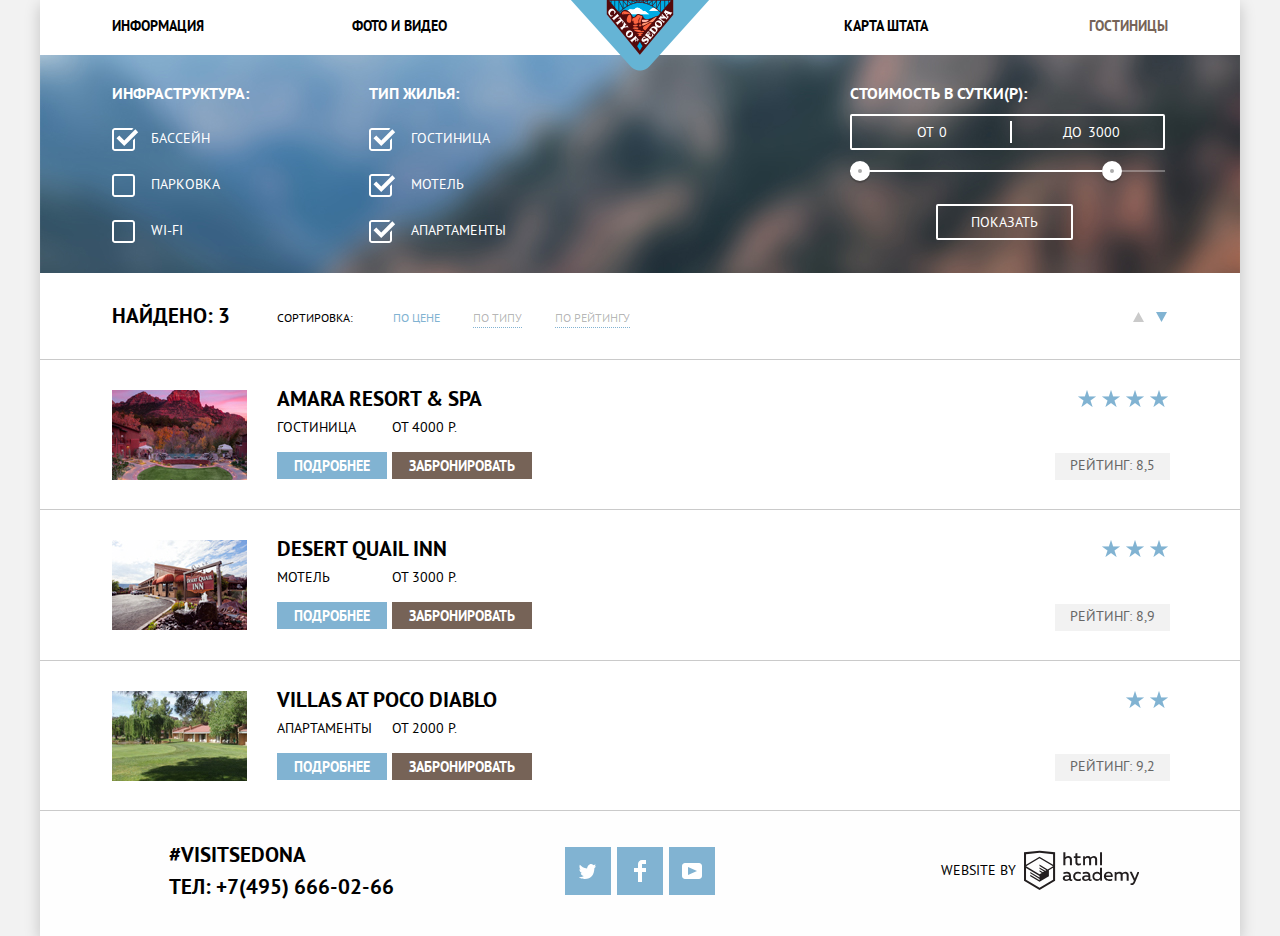
==== commit 536223ed: "Update catalog.html" ====
--- a/catalog.html
+++ b/catalog.html
@@ -18,7 +18,7 @@
             <a href="#" class="nav__link nav__link--left">Фото и видео</a>
           </li>
         </ul>
-        <a href="#" class="logo">
+        <a href="index.html" class="logo">
           <img src="img/logo.png" width="140" height="71" alt="Логотип город Седона" class="logo__pic">
         </a>
         <ul class="nav__list nav__list--right">
--- a/css/style.css
+++ b/css/style.css
@@ -12,7 +12,7 @@
   margin: 0px auto;
   position: relative;
   -webkit-box-shadow: 0px 5px 15px 0 rgba(0, 1, 1, 0.2);
-          box-shadow: 0px 5px 15px 0 rgba(0, 1, 1, 0.2);
+  box-shadow: 0px 5px 15px 0 rgba(0, 1, 1, 0.2);
 }
 
 .nav {
@@ -24,12 +24,18 @@
   display: flex;
   -webkit-box-orient: horizontal;
   -webkit-box-direction: normal;
-      -ms-flex-direction: row;
-          flex-direction: row;
+  -ms-flex-direction: row;
+  flex-direction: row;
   -webkit-box-pack: justify;
-      -ms-flex-pack: justify;
-          justify-content: space-between;
+  -ms-flex-pack: justify;
+  justify-content: space-between;
   position: relative;
+}
+
+.nav__item {
+  padding-top: 13px;
+  padding-bottom: 18px;
+  width: 240px;
 }
 
 .nav__list {
@@ -43,21 +49,39 @@
   margin: 0;
 }
 
+.nav__list--left {
+  margin-left: 72px;
+}
+
+.nav__list--right {
+  margin-right: 72px;
+}
+
 .nav__link {
-  padding-top: 13px;
-  padding-bottom: 18px;
   text-decoration: none;
   color: #000000;
-  width: 240px;
   display: -webkit-box;
   display: -ms-flexbox;
   display: flex;
   -webkit-box-pack: center;
-      -ms-flex-pack: center;
-          justify-content: center;
+  -ms-flex-pack: center;
   -webkit-box-align: center;
-      -ms-flex-align: center;
-          align-items: center;
+  -ms-flex-align: center;
+  align-items: center;
+}
+
+.nav__link--left {
+  display: flex;
+  justify-content: flex-start;
+}
+
+.nav__link--right {
+  display: flex;
+  justify-content: flex-end;
+}
+
+.nav__link--active {
+  color: #766357;
 }
 
 .nav__link:hover {
@@ -73,8 +97,8 @@
   top: 0;
   left: 50%;
   -webkit-transform: translateX(-50%);
-      -ms-transform: translateX(-50%);
-          transform: translateX(-50%);
+  -ms-transform: translateX(-50%);
+  transform: translateX(-50%);
   z-index: 1;
 }
 
@@ -131,8 +155,8 @@
   display: flex;
   -webkit-box-orient: horizontal;
   -webkit-box-direction: normal;
-      -ms-flex-direction: row;
-          flex-direction: row;
+  -ms-flex-direction: row;
+  flex-direction: row;
   line-height: 21px;
   color: #ffffff;
   background-color: #81b3d2;
@@ -189,8 +213,8 @@
   display: flex;
   -webkit-box-orient: horizontal;
   -webkit-box-direction: normal;
-      -ms-flex-direction: row;
-          flex-direction: row;
+  -ms-flex-direction: row;
+  flex-direction: row;
   padding: 0;
 }
 
@@ -200,11 +224,11 @@
   display: flex;
   -webkit-box-orient: vertical;
   -webkit-box-direction: normal;
-      -ms-flex-direction: column;
-          flex-direction: column;
+  -ms-flex-direction: column;
+  flex-direction: column;
   -webkit-box-align: center;
-      -ms-flex-align: center;
-          align-items: center;
+  -ms-flex-align: center;
+  align-items: center;
   margin-left: 58px;
   margin-right: 59px;
 }
@@ -257,8 +281,8 @@
   display: flex;
   -webkit-box-orient: horizontal;
   -webkit-box-direction: reverse;
-      -ms-flex-direction: row-reverse;
-          flex-direction: row-reverse;
+  -ms-flex-direction: row-reverse;
+  flex-direction: row-reverse;
 }
 
 .showplace__wrapper {
@@ -308,10 +332,10 @@
   display: flex;
   -webkit-box-orient: horizontal;
   -webkit-box-direction: normal;
-      -ms-flex-direction: row;
-          flex-direction: row;
+  -ms-flex-direction: row;
+  flex-direction: row;
   -ms-flex-pack: distribute;
-      justify-content: space-around;
+  justify-content: space-around;
 }
 
 .advantages__item {
@@ -322,11 +346,11 @@
   display: flex;
   -webkit-box-orient: vertical;
   -webkit-box-direction: normal;
-      -ms-flex-direction: column;
-          flex-direction: column;
+  -ms-flex-direction: column;
+  flex-direction: column;
   -webkit-box-align: center;
-      -ms-flex-align: center;
-          align-items: center;
+  -ms-flex-align: center;
+  align-items: center;
 }
 
 .advantages__head {
@@ -366,11 +390,11 @@
   display: flex;
   -webkit-box-orient: vertical;
   -webkit-box-direction: normal;
-      -ms-flex-direction: column;
-          flex-direction: column;
+  -ms-flex-direction: column;
+  flex-direction: column;
   -webkit-box-align: center;
-      -ms-flex-align: center;
-          align-items: center;
+  -ms-flex-align: center;
+  align-items: center;
   text-align: center;
 }
 
@@ -418,12 +442,12 @@
   position: absolute;
   left: 50%;
   -webkit-transform: translateX(-50%);
-      -ms-transform: translateX(-50%);
-          transform: translateX(-50%);
+  -ms-transform: translateX(-50%);
+  transform: translateX(-50%);
   padding: 55px;
   background-color: #ffffff;
   -webkit-box-shadow: 0px 7px 15px 0 rgba(0, 1, 1, 0.15);
-          box-shadow: 0px 7px 15px 0 rgba(0, 1, 1, 0.15);
+  box-shadow: 0px 7px 15px 0 rgba(0, 1, 1, 0.15);
   max-width: 458px;
 }
 
@@ -433,8 +457,8 @@
   display: flex;
   -webkit-box-orient: horizontal;
   -webkit-box-direction: normal;
-      -ms-flex-direction: row;
-          flex-direction: row;
+  -ms-flex-direction: row;
+  flex-direction: row;
   margin-bottom: 29px;
 }
 
@@ -443,8 +467,8 @@
   display: -ms-flexbox;
   display: flex;
   -webkit-box-align: center;
-      -ms-flex-align: center;
-          align-items: center;
+  -ms-flex-align: center;
+  align-items: center;
   width: 92px;
   margin-right: 20px;
   font-weight: 700;
@@ -465,13 +489,13 @@
 .form__container {
   position: relative;
   -webkit-box-flex: 1;
-      -ms-flex-positive: 1;
-          flex-grow: 1;
+  -ms-flex-positive: 1;
+  flex-grow: 1;
 }
 
 .form__input {
   -webkit-box-sizing: border-box;
-          box-sizing: border-box;
+  box-sizing: border-box;
   width: 100%;
   padding: 4px 10px;
   height: 38px;
@@ -497,8 +521,8 @@
   position: absolute;
   top: 55%;
   -webkit-transform: translateY(-50%);
-      -ms-transform: translateY(-50%);
-          transform: translateY(-50%);
+  -ms-transform: translateY(-50%);
+  transform: translateY(-50%);
   right: 9px;
   background-color: transparent;
   border: none;
@@ -523,8 +547,8 @@
   display: flex;
   -webkit-box-orient: horizontal;
   -webkit-box-direction: normal;
-      -ms-flex-direction: row;
-          flex-direction: row;
+  -ms-flex-direction: row;
+  flex-direction: row;
 }
 
 .form__wrapper {
@@ -533,11 +557,11 @@
   display: flex;
   -webkit-box-orient: horizontal;
   -webkit-box-direction: normal;
-      -ms-flex-direction: row;
-          flex-direction: row;
+  -ms-flex-direction: row;
+  flex-direction: row;
   -webkit-box-align: center;
-      -ms-flex-align: center;
-          align-items: center;
+  -ms-flex-align: center;
+  align-items: center;
 }
 
 .form__human-input {
@@ -566,8 +590,8 @@
   top: 50%;
   left: 50%;
   -webkit-transform: translate(-50%, -50%);
-      -ms-transform: translate(-50%, -50%);
-          transform: translate(-50%, -50%);
+  -ms-transform: translate(-50%, -50%);
+  transform: translate(-50%, -50%);
   width: 12px;
   height: 3px;
   background-color: #a9a9a9;
@@ -588,8 +612,8 @@
   top: 50%;
   left: 50%;
   -webkit-transform: translate(-50%, -50%);
-      -ms-transform: translate(-50%, -50%);
-          transform: translate(-50%, -50%);
+  -ms-transform: translate(-50%, -50%);
+  transform: translate(-50%, -50%);
   width: 12px;
   height: 3px;
   background-color: #a9a9a9;
@@ -597,8 +621,8 @@
 
 .form__button--plus::before {
   -webkit-transform: translate(-50%, -50%) rotate(90deg);
-      -ms-transform: translate(-50%, -50%) rotate(90deg);
-          transform: translate(-50%, -50%) rotate(90deg);
+  -ms-transform: translate(-50%, -50%) rotate(90deg);
+  transform: translate(-50%, -50%) rotate(90deg);
 }
 
 .form__button--plus:hover::before,
@@ -647,7 +671,17 @@
 }
 
 .map {
+  height: 593px;
+  background-image: url(../img/map.png);
   text-align: center;
+}
+
+.map__pic {
+  frameborder: 0;
+  allowfullscreen: "";
+  aria-hidden: false;
+  tabindex: 0;
+  border: none;
 }
 
 .footer,
@@ -674,8 +708,8 @@
   display: flex;
   -webkit-box-orient: vertical;
   -webkit-box-direction: normal;
-      -ms-flex-direction: column;
-          flex-direction: column;
+  -ms-flex-direction: column;
+  flex-direction: column;
 }
 
 .footer__hashtag {
@@ -713,11 +747,11 @@
   display: -ms-flexbox;
   display: flex;
   -webkit-box-align: center;
-      -ms-flex-align: center;
-          align-items: center;
+  -ms-flex-align: center;
+  align-items: center;
   -webkit-box-pack: center;
-      -ms-flex-pack: center;
-          justify-content: center;
+  -ms-flex-pack: center;
+  justify-content: center;
   width: 46px;
   height: 48px;
   background-color: #81b3d2;
@@ -728,7 +762,7 @@
   background-color: #669ec0;
 }
 
-.social__icon:active {
+.social__link:active .social__icon {
   opacity: 0.3;
 }
 
@@ -777,8 +811,8 @@
   display: flex;
   -webkit-box-orient: horizontal;
   -webkit-box-direction: normal;
-      -ms-flex-direction: row;
-          flex-direction: row;
+  -ms-flex-direction: row;
+  flex-direction: row;
   background-color: #81b3d2;
   background-image: url(../img/filter-background.jpg);
   background-repeat: no-repeat;
@@ -798,8 +832,8 @@
   display: flex;
   -webkit-box-orient: vertical;
   -webkit-box-direction: normal;
-      -ms-flex-direction: column;
-          flex-direction: column;
+  -ms-flex-direction: column;
+  flex-direction: column;
 }
 
 .filter__fieldset:nth-child(2) {
@@ -883,8 +917,8 @@
   height: 22px;
   background: #ffffff;
   -webkit-transform: translate(-50%, -50%);
-      -ms-transform: translate(-50%, -50%);
-          transform: translate(-50%, -50%);
+  -ms-transform: translate(-50%, -50%);
+  transform: translate(-50%, -50%);
 }
 
 .filter__min-price,
@@ -923,22 +957,28 @@
 }
 
 .filter__toggle {
+  display: block;
+  padding: 0;
   position: absolute;
   top: -9px;
-  width: 4px;
-  height: 4px;
+  width: 20px;
+  height: 20px;
   background: #ababab;
   border: 8px solid #ffffff;
   border-radius: 50%;
   -webkit-box-shadow: 0 2px 1px 0 rgba(0, 1, 1, 0.2);
-          box-shadow: 0 2px 1px 0 rgba(0, 1, 1, 0.2);
+  box-shadow: 0 2px 1px 0 rgba(0, 1, 1, 0.2);
 }
 
 .filter__toggle:hover {
   -webkit-transform: scale(1.1);
-      -ms-transform: scale(1.1);
-          transform: scale(1.1);
+  -ms-transform: scale(1.1);
+  transform: scale(1.1);
   background: #1c4f80;
+}
+
+.filter__toggle:focus {
+  outline: 2px solid orange;
 }
 
 .filter__toggle--min {
@@ -980,11 +1020,11 @@
   display: flex;
   -webkit-box-orient: horizontal;
   -webkit-box-direction: normal;
-      -ms-flex-direction: row;
-          flex-direction: row;
+  -ms-flex-direction: row;
+  flex-direction: row;
   -webkit-box-align: center;
-      -ms-flex-align: center;
-          align-items: center;
+  -ms-flex-align: center;
+  align-items: center;
   position: relative;
 }
 
@@ -1018,6 +1058,20 @@
   border-bottom: 1px dotted #81b3d2;
 }
 
+.sort__choose--active {
+  color: #81b3d2;
+  border: none;
+}
+
+.sort__choose:hover {
+  color: #81b3d2;
+}
+
+.sort__choose:active {
+  color: #000000;
+  border-bottom: none;
+}
+
 .sort__href {
   position: absolute;
   right: 0;
@@ -1036,6 +1090,10 @@
   fill: #cacaca;
 }
 
+.sort__arrow--down--active path {
+  fill: #81b3d2;
+}
+
 .sort__arrow path:hover {
   fill: #000000;
 }
@@ -1046,16 +1104,8 @@
 
 .sort__arrow--up {
   -webkit-transform: rotate(180deg);
-      -ms-transform: rotate(180deg);
-          transform: rotate(180deg);
-}
-
-.sort__choose:hover {
-  color: #81b3d2;
-}
-
-.sort__choose:active {
-  color: #000000;
+  -ms-transform: rotate(180deg);
+  transform: rotate(180deg);
 }
 
 .results {
@@ -1074,8 +1124,8 @@
   display: flex;
   -webkit-box-orient: vertical;
   -webkit-box-direction: normal;
-      -ms-flex-direction: column;
-          flex-direction: column;
+  -ms-flex-direction: column;
+  flex-direction: column;
   margin-left: 30px;
 }
 
@@ -1085,8 +1135,8 @@
   display: flex;
   -webkit-box-orient: horizontal;
   -webkit-box-direction: normal;
-      -ms-flex-direction: row;
-          flex-direction: row;
+  -ms-flex-direction: row;
+  flex-direction: row;
 }
 
 .results__item {
@@ -1098,8 +1148,8 @@
   display: flex;
   -webkit-box-orient: horizontal;
   -webkit-box-direction: normal;
-      -ms-flex-direction: row;
-          flex-direction: row;
+  -ms-flex-direction: row;
+  flex-direction: row;
 }
 
 .results__assessment {
@@ -1108,13 +1158,14 @@
   display: flex;
   -webkit-box-orient: vertical;
   -webkit-box-direction: normal;
-      -ms-flex-direction: column;
-          flex-direction: column;
+  -ms-flex-direction: column;
+  flex-direction: column;
   -webkit-box-align: end;
-      -ms-flex-align: end;
-          align-items: flex-end;
+  -ms-flex-align: end;
+  align-items: flex-end;
   margin-left: auto;
   margin-right: 70px;
+  min-width: 115px;
 }
 
 .results__stars-img {
@@ -1139,9 +1190,9 @@
 }
 
 .results__rating {
+  margin-top: 43px;
   text-align: center;
   background-color: #f2f2f2;
-  margin-top: 43px;
 }
 
 .results__rating-name {
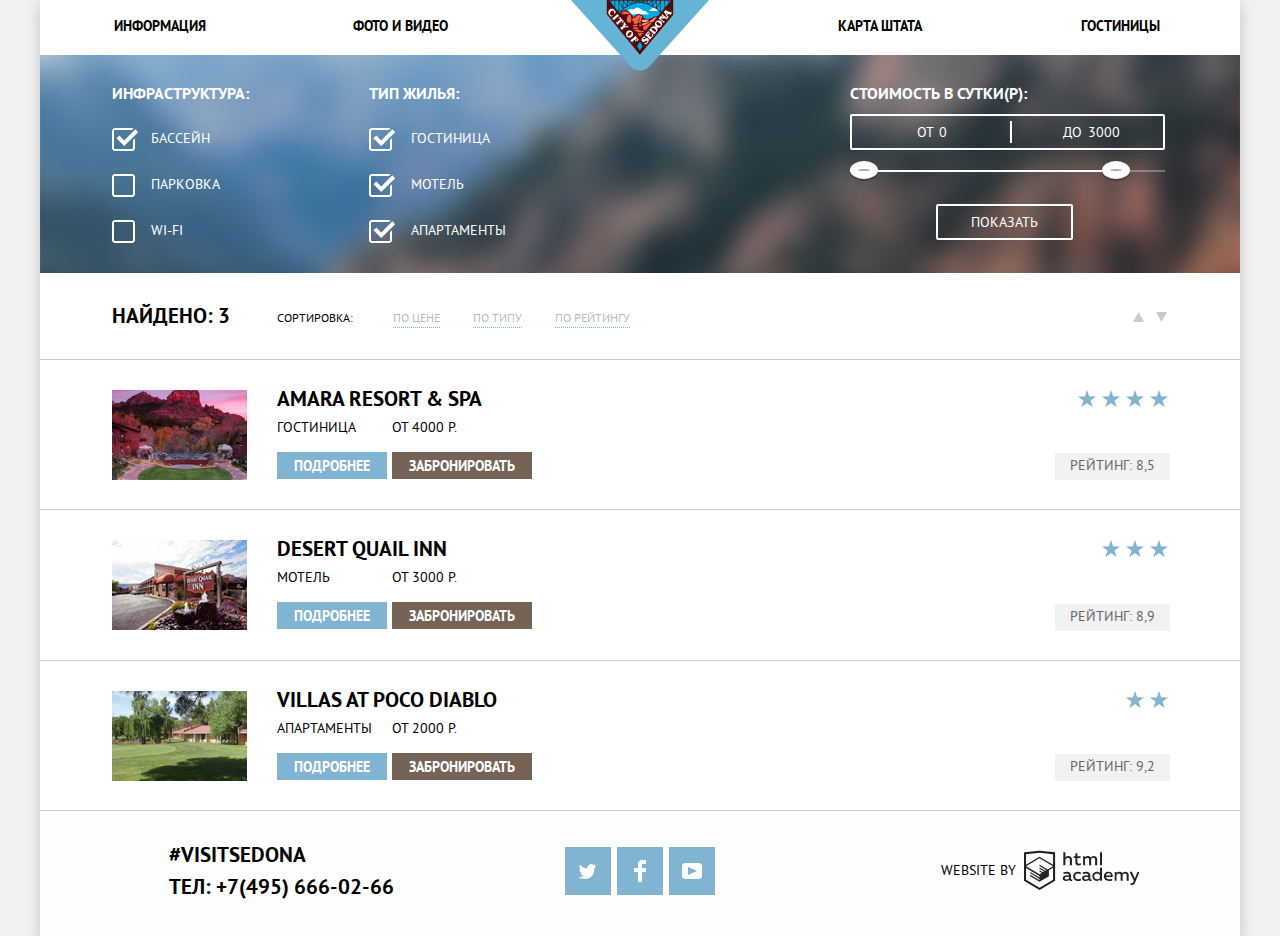
==== commit 8f542d9a: "Update catalog.html" ====
--- a/catalog.html
+++ b/catalog.html
@@ -4,7 +4,7 @@
   <meta charset="UTF-8">
   <title>Document</title>
   <link rel="stylesheet" href="css/normalize.min.css">
-  <link rel="stylesheet" href="css/style.css">
+  <link rel="stylesheet" href="css/style.min.css">
 </head>
 <body>
   <div class="wrapper">
--- a/css/style.min.css
+++ b/css/style.min.css
@@ -0,0 +1 @@
+body{font-family:"PT Sans","Arial","Helvetica",sans-serif;color:#000;text-transform:uppercase;margin:0;padding:0;background-color:#f2f2f2}.wrapper{width:1200px;margin:0 auto;position:relative;-webkit-box-shadow:0 5px 15px 0 rgba(0,1,1,0.2);box-shadow:0 5px 15px 0 rgba(0,1,1,0.2)}.nav{background-color:#fff;font-weight:700;height:55px;display:-webkit-box;display:-ms-flexbox;display:flex;-webkit-box-orient:horizontal;-webkit-box-direction:normal;-ms-flex-direction:row;flex-direction:row;-webkit-box-pack:justify;-ms-flex-pack:justify;justify-content:space-between;position:relative}.nav__list{font-size:14px;list-style:none;line-height:26px;display:-webkit-box;display:-ms-flexbox;display:flex;padding:0;margin:0}.nav__link{padding-top:13px;padding-bottom:18px;text-decoration:none;color:#000;width:240px;display:-webkit-box;display:-ms-flexbox;display:flex;-webkit-box-pack:center;-ms-flex-pack:center;justify-content:center;-webkit-box-align:center;-ms-flex-align:center;align-items:center}.nav__link:hover{color:#81b3d2}.nav__link:active{color:rgba(0,0,0,0.3)}.logo{position:absolute;top:0;left:50%;-webkit-transform:translateX(-50%);-ms-transform:translateX(-50%);transform:translateX(-50%);z-index:1}.promo{background-color:#81b3d2;background-image:url(../img/background-photo.jpg);background-position:right 0 top -55px;background-repeat:no-repeat;height:510px;text-align:center;position:relative}.promo__polygon{position:absolute;content:"";width:100%;bottom:-1px;left:0;height:59px}.promo__pic{margin-top:77px}.intro{padding-top:57px;padding-left:350px;padding-right:350px;background-color:#fff;line-height:26px}.intro__head{margin-top:2px;margin-bottom:27px;font-size:21px;text-align:center}.intro__desc{color:#333;font-size:14px;margin:0;text-align:center;padding-bottom:51px}.present__row,.showplace{display:-webkit-box;display:-ms-flexbox;display:flex;-webkit-box-orient:horizontal;-webkit-box-direction:normal;-ms-flex-direction:row;flex-direction:row;line-height:21px;color:#fff;background-color:#81b3d2}.present__wrapper{text-align:center;padding:47px 50px}.present__head{margin-top:0;margin-left:75px;max-width:150px;font-size:21px}.present__desc{margin:0}.present__pic{display:-webkit-box;display:-ms-flexbox;display:flex}.present__number{margin-top:23px;margin-bottom:21px}.present__number,.present__desc{font-size:14px}.offers{padding-top:40px;padding-bottom:66px;margin:0;background-color:#fff;line-height:21px;text-align:center}.offers__list{list-style:none;display:-webkit-box;display:-ms-flexbox;display:flex;-webkit-box-orient:horizontal;-webkit-box-direction:normal;-ms-flex-direction:row;flex-direction:row;padding:0}.offers__item{display:-webkit-box;display:-ms-flexbox;display:flex;-webkit-box-orient:vertical;-webkit-box-direction:normal;-ms-flex-direction:column;flex-direction:column;-webkit-box-align:center;-ms-flex-align:center;align-items:center;margin-left:58px;margin-right:59px}.offers__item--size{margin-left:30px;margin-right:30px}.offers__pic{width:75px;height:80px}.offers__pic--home{padding-top:4px}.offers__pic--food{padding-top:5px}.offers__head{font-size:21px;margin-top:20px;margin-bottom:23px}.offers__head--home{margin-top:22px}.offers__head--food{margin-top:21px}.offers__head--souvenirs{margin-top:26px}.offers__desc{max-width:284px;font-size:14px;margin:0}.showplace{display:-webkit-box;display:-ms-flexbox;display:flex;-webkit-box-orient:horizontal;-webkit-box-direction:reverse;-ms-flex-direction:row-reverse;flex-direction:row-reverse}.showplace__wrapper{padding-left:40px;padding-right:40px;line-height:21px;background-color:#81b3d2;color:#fff;text-align:center}.showplace__head{margin-top:46px;font-size:21px}.showplace__number{margin-top:23px;margin-bottom:21px}.showplace__number,.showplace__desc{font-size:14px;line-height:21px;font-weight:400}.showplace__container{display:-webkit-box;display:-ms-flexbox;display:flex}.advantages{background-color:#eee;line-height:21px;padding-top:46px;padding-bottom:60px}.advantages__list{margin:0;padding-left:0;display:-webkit-box;display:-ms-flexbox;display:flex;-webkit-box-orient:horizontal;-webkit-box-direction:normal;-ms-flex-direction:row;flex-direction:row;-ms-flex-pack:distribute;justify-content:space-around}.advantages__item{padding-left:50px;padding-right:50px;display:-webkit-box;display:-ms-flexbox;display:flex;-webkit-box-orient:vertical;-webkit-box-direction:normal;-ms-flex-direction:column;flex-direction:column;-webkit-box-align:center;-ms-flex-align:center;align-items:center}.advantages__head{margin:0;margin-top:2px;font-size:21px;font-weight:700;line-height:21px;max-width:120px;text-align:center}.advantages__number{padding-top:23px;padding-bottom:21px}.advantages__desc{max-width:259px;text-align:center}.advantages__number,.advantages__desc{font-size:14px;margin:0}.interested{background-color:#fff;position:relative}.interested__wrapper{display:-webkit-box;display:-ms-flexbox;display:flex;-webkit-box-orient:vertical;-webkit-box-direction:normal;-ms-flex-direction:column;flex-direction:column;-webkit-box-align:center;-ms-flex-align:center;align-items:center;text-align:center}.interested__head{padding-top:50px;margin:0;font-size:30px;font-weight:700;line-height:36px}.interested__desc{margin-top:24px;margin-bottom:47px;font-size:14px;line-height:24px;font-weight:400}.interested__button{padding-top:30px;padding-bottom:32px;width:568px;margin:0;background-color:#766357;color:#fff;font-size:21px;text-transform:uppercase;font-weight:700;border:none;text-decoration:none;cursor:pointer}.interested__button:hover{background-color:#604e43}.interested__button:active{background-color:#503e33;color:rgba(255,255,255,0.3)}.form{position:absolute;left:50%;-webkit-transform:translateX(-50%);-ms-transform:translateX(-50%);transform:translateX(-50%);padding:55px;background-color:#fff;-webkit-box-shadow:0 7px 15px 0 rgba(0,1,1,0.15);box-shadow:0 7px 15px 0 rgba(0,1,1,0.15);max-width:458px}.form__row{display:-webkit-box;display:-ms-flexbox;display:flex;-webkit-box-orient:horizontal;-webkit-box-direction:normal;-ms-flex-direction:row;flex-direction:row;margin-bottom:29px}.form__label{display:-webkit-box;display:-ms-flexbox;display:flex;-webkit-box-align:center;-ms-flex-align:center;align-items:center;width:92px;margin-right:20px;font-weight:700;font-size:14px;line-height:26px;white-space:nowrap}.form__label--adults{margin-right:40px}.form__label--child{margin-left:53px;margin-right:27px}.form__container{position:relative;-webkit-box-flex:1;-ms-flex-positive:1;flex-grow:1}.form__input{-webkit-box-sizing:border-box;box-sizing:border-box;width:100%;padding:4px 10px;height:38px;font-weight:700;font-size:14px;line-height:26px;text-transform:uppercase;background-color:#f2f2f2;border:2px solid transparent}.form__input:hover{background-color:#ebebeb}.form__input:focus{border-color:#e5e5e5;outline:none;background-color:#fff}.form__calendar{position:absolute;top:55%;-webkit-transform:translateY(-50%);-ms-transform:translateY(-50%);transform:translateY(-50%);right:9px;background-color:transparent;border:none;padding:0}.form__svg path{fill:#a9a9a9}.form__svg:hover path{fill:#000}.form__svg:active path{fill:#81b3d2}.form__humans{display:-webkit-box;display:-ms-flexbox;display:flex;-webkit-box-orient:horizontal;-webkit-box-direction:normal;-ms-flex-direction:row;flex-direction:row}.form__wrapper{display:-webkit-box;display:-ms-flexbox;display:flex;-webkit-box-orient:horizontal;-webkit-box-direction:normal;-ms-flex-direction:row;flex-direction:row;-webkit-box-align:center;-ms-flex-align:center;align-items:center}.form__human-input{padding:0;width:38px;height:38px;text-align:center;background-color:#f2f2f2;font-size:14px;font-weight:700;line-height:26px;border:none}.form__button{position:relative;width:38px;height:38px;background-color:#f2f2f2;border:none}.form__button--minus::before{content:"";position:absolute;top:50%;left:50%;-webkit-transform:translate(-50%,-50%);-ms-transform:translate(-50%,-50%);transform:translate(-50%,-50%);width:12px;height:3px;background-color:#a9a9a9}.form__button--minus:hover::before{background-color:#000}.form__button--minus:active::before{background-color:#81b3d2}.form__button--plus::before,.form__button--plus::after{content:"";position:absolute;top:50%;left:50%;-webkit-transform:translate(-50%,-50%);-ms-transform:translate(-50%,-50%);transform:translate(-50%,-50%);width:12px;height:3px;background-color:#a9a9a9}.form__button--plus::before{-webkit-transform:translate(-50%,-50%) rotate(90deg);-ms-transform:translate(-50%,-50%) rotate(90deg);transform:translate(-50%,-50%) rotate(90deg)}.form__button--plus:hover::before,.form__button--plus:hover::after{background-color:#000}.form__button--plus:active::before,.form__button--plus:active::after{background-color:#81b3d2}.form__checkin-input:hover{background-color:#ebebeb}.form__checkin-input:focus{border:2px solid #e5e5e5}.form__checkout-input:hover{background-color:#ebebeb}.form__checkout-input:focus{border:2px solid #e5e5e5}.form__submit{margin-top:54px;padding-top:17px;padding-bottom:17px;width:458px;background-color:#81b3d2;color:#fff;font-size:21px;text-transform:uppercase;font-weight:700;border:none}.form__submit:hover{background-color:#669ec0}.form__submit:active{background-color:#5496bd;color:rgba(255,255,255,0.3)}.map{text-align:center}.footer,.footer--absolute{background-color:rgba(255,255,255,0.9);height:125px;display:-webkit-box;display:-ms-flexbox;display:flex}.footer--absolute{position:absolute;width:100%;bottom:0}.footer__wrapper{margin-right:auto;margin-left:123px;margin-top:31px;display:-webkit-box;display:-ms-flexbox;display:flex;-webkit-box-orient:vertical;-webkit-box-direction:normal;-ms-flex-direction:column;flex-direction:column}.footer__hashtag{margin-bottom:6px}.footer__hashtag,.footer__phone{font-size:21px;line-height:26px;font-weight:700;text-decoration:none;color:#000}.social{margin-top:20px;margin-right:44px}.socail__item{margin-right:6px}.social__list{display:-webkit-box;display:-ms-flexbox;display:flex;list-style:none;padding:0}.social__link{display:-webkit-box;display:-ms-flexbox;display:flex;-webkit-box-align:center;-ms-flex-align:center;align-items:center;-webkit-box-pack:center;-ms-flex-pack:center;justify-content:center;width:46px;height:48px;background-color:#81b3d2;margin-right:6px}.social__link:hover{background-color:#669ec0}.social__icon:active{opacity:.3}.website-by{display:-webkit-box;display:-ms-flexbox;display:flex;margin-top:39px;margin-left:auto;margin-right:101px}.website-by__head{margin-right:8px;margin-top:7px;font-weight:400;font-size:14px;line-height:26px}.website-by__svg path{fill:#231f20}.website-by__svg:hover path{fill:#81b3d2}.website-by__svg:active path{fill:#bdbbbc}.visually-hidden{position:absolute;clip:rect(0 0 0 0);width:1px;height:1px;margin:-1px}.filter{display:-webkit-box;display:-ms-flexbox;display:flex;-webkit-box-orient:horizontal;-webkit-box-direction:normal;-ms-flex-direction:row;flex-direction:row;background-color:#81b3d2;background-image:url(../img/filter-background.jpg);background-repeat:no-repeat;background-position:right 0 top -56px}.filter__fieldset{margin-top:28px;margin-bottom:32px;margin-left:72px;padding:0;color:#fff;line-height:21px;border:none;display:-webkit-box;display:-ms-flexbox;display:flex;-webkit-box-orient:vertical;-webkit-box-direction:normal;-ms-flex-direction:column;flex-direction:column}.filter__fieldset:nth-child(2){margin-left:118px}.filter__fieldset:last-child{width:315px;margin-left:auto;margin-right:75px;color:#fff;text-transform:uppercase}.filter__legend{padding:0;margin-bottom:24px;font-size:16px;font-weight:700;line-height:21px}.filter__legend--price{margin-bottom:10px}.filter__label{position:relative;margin-bottom:25px;padding-left:39px;font-size:14px;font-weight:400;line-height:21px}.filter__label--housing{padding-left:42px}.filter__label:last-child{margin-bottom:0}.filter__label input[type="checkbox"] + .checkbox-indicator{content:"";position:absolute;top:0;left:0;width:27px;height:23px;background:transparent url(../img/checkbox-off.svg) no-repeat left}.filter__label input[type="checkbox"]:checked + .checkbox-indicator{background-image:url(../img/checkbox-on.svg)}.filter__label input[type="checkbox"]:focus + .checkbox-indicator{outline:2px solid orange}.filter__label input[type="checkbox"]:disabled + .checkbox-indicator{opacity:.3}.filter__price{position:relative;height:32px;margin-bottom:20px;font-size:0;border:2px solid #fff;border-radius:2px}.filter__price::after{content:"";position:absolute;top:50%;left:51%;width:2px;height:22px;background:#fff;-webkit-transform:translate(-50%,-50%);-ms-transform:translate(-50%,-50%);transform:translate(-50%,-50%)}.filter__min-price,.filter__max-price{display:inline-block;padding-left:65px;padding-top:2px;font-size:14px;line-height:29px;vertical-align:top;width:81px}.filter__input{width:50px;margin:0;color:inherit;background:none;border:none}.filter__range{position:relative;margin-bottom:32px}.filter__scale{height:2px;background:rgba(255,255,255,0.3)}.filter__bar{width:80%;height:2px;background:#fff}.filter__toggle{position:absolute;top:-9px;width:4px;height:4px;background:#ababab;border:8px solid #fff;border-radius:50%;-webkit-box-shadow:0 2px 1px 0 rgba(0,1,1,0.2);box-shadow:0 2px 1px 0 rgba(0,1,1,0.2)}.filter__toggle:hover{-webkit-transform:scale(1.1);-ms-transform:scale(1.1);transform:scale(1.1);background:#1c4f80}.filter__toggle--min{left:0}.filter__toggle--max{left:80%}.filter__button{margin-right:auto;margin-left:86px;display:block;padding:6px 33px;font-size:14px;line-height:20px;color:#fff;text-transform:uppercase;background:transparent;border:2px solid #fff;border-radius:2px}.filter__button:hover{background-color:#fff;color:#000}.hotels{background-color:#fff}.sort{background-color:#fff;border-bottom:1px solid #cacaca;display:-webkit-box;display:-ms-flexbox;display:flex;-webkit-box-orient:horizontal;-webkit-box-direction:normal;-ms-flex-direction:row;flex-direction:row;-webkit-box-align:center;-ms-flex-align:center;align-items:center;position:relative}.sort__search{margin-left:72px;margin-top:30px;margin-bottom:30px;line-height:26px;font-size:21px;font-weight:700}.sort__assortment{margin-top:16px;margin-left:47px;margin-right:40px;padding:0;font-size:12px;font-weight:400;line-height:18px}.sort__choose{margin-top:4px;margin-right:33px;font-size:12px;font-weight:400;text-decoration:none;line-height:18px;color:rgba(0,0,0,0.3);border-bottom:1px dotted #81b3d2}.sort__href{position:absolute;right:0;padding-right:73px}.sort__button{text-decoration:none}.sort__button:first-child{margin-right:8px}.sort__arrow path{fill:#cacaca}.sort__arrow path:hover{fill:#000}.sort__arrow path:active{fill:#81b3d2}.sort__arrow--up{-webkit-transform:rotate(180deg);-ms-transform:rotate(180deg);transform:rotate(180deg)}.sort__choose:hover{color:#81b3d2}.sort__choose:active{color:#000}.results{list-style:none;padding:0;margin:0}.results__pic{margin-left:72px}.results__wrapper{display:-webkit-box;display:-ms-flexbox;display:flex;-webkit-box-orient:vertical;-webkit-box-direction:normal;-ms-flex-direction:column;flex-direction:column;margin-left:30px}.results__container{display:-webkit-box;display:-ms-flexbox;display:flex;-webkit-box-orient:horizontal;-webkit-box-direction:normal;-ms-flex-direction:row;flex-direction:row}.results__item{padding-top:30px;padding-bottom:29px;border-bottom:1px solid #cacaca;display:-webkit-box;display:-ms-flexbox;display:flex;-webkit-box-orient:horizontal;-webkit-box-direction:normal;-ms-flex-direction:row;flex-direction:row}.results__assessment{display:-webkit-box;display:-ms-flexbox;display:flex;-webkit-box-orient:vertical;-webkit-box-direction:normal;-ms-flex-direction:column;flex-direction:column;-webkit-box-align:end;-ms-flex-align:end;align-items:flex-end;margin-left:auto;margin-right:70px}.results__stars-img{margin-right:2px}.results__head{margin-top:-4px;font-size:21px;font-weight:700;line-height:26px;color:#000;text-decoration:none}.results__head:hover{color:#81b3d2}.results__head:active{color:rgba(0,0,0,0.3)}.results__rating{text-align:center;background-color:#f2f2f2;margin-top:43px}.results__rating-name{color:#666;margin:2px 15px 4px}.results__desc{margin-top:5px;margin-bottom:18px}.results__desc,.results__rating-name{font-size:14px;font-weight:400;line-height:21px}.results__link{font-size:14px;font-weight:700;line-height:21px;text-decoration:none;text-transform:uppercase;color:#fff;padding:5px 17px 4px}.results__link:active{color:rgba(255,255,255,0.3)}.results__link--blue{background-color:#81b3d2;margin-right:5px}.results__link--blue:hover{background-color:#669ec0}.results__link--blue:active{background-color:#5496bd}.results__link--brown{background-color:#766357}.results__link--brown:hover{background-color:#604e43}.results__link--brown:active{background-color:#503e33}.footer__wrapper--hotels{margin-top:31px;margin-left:129px}.social--hotels{margin-right:50px;margin-top:20px}@font-face{font-family:"PT Sans";src:url(../fonts/ptsans.woff2) format("woff2"),url(../fonts/ptsans.woff) format("woff");font-weight:400}@font-face{font-family:"PT Sans";src:url(../fonts/ptsansbold.woff2) format("woff2"),url(../fonts/ptsansbold.woff) format("woff");font-weight:700}
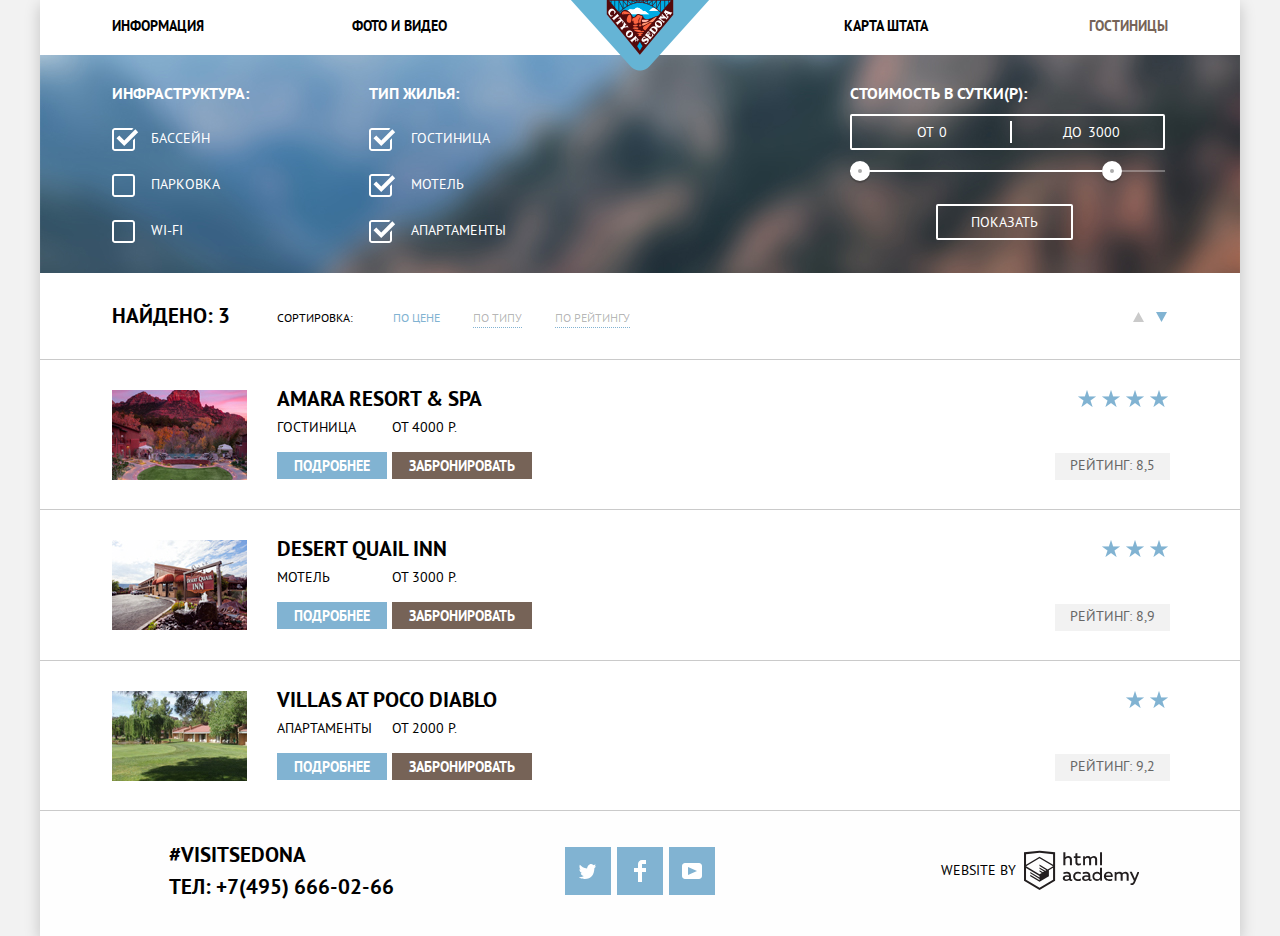
==== commit 8e07bb83: "Update catalog.html" ====
--- a/catalog.html
+++ b/catalog.html
@@ -32,7 +32,7 @@
       </nav>
     </header>
     <main>
-      <form class="filter">
+      <form class="filter" action="https://echo.htmlacademy.ru/courses" method="post">
         <fieldset class="filter__fieldset">
           <legend class="filter__legend">Инфраструктура:</legend>
           <label class="filter__label">
--- a/css/style.min.css
+++ b/css/style.min.css
@@ -1 +1 @@
-body{font-family:"PT Sans","Arial","Helvetica",sans-serif;color:#000;text-transform:uppercase;margin:0;padding:0;background-color:#f2f2f2}.wrapper{width:1200px;margin:0 auto;position:relative;-webkit-box-shadow:0 5px 15px 0 rgba(0,1,1,0.2);box-shadow:0 5px 15px 0 rgba(0,1,1,0.2)}.nav{background-color:#fff;font-weight:700;height:55px;display:-webkit-box;display:-ms-flexbox;display:flex;-webkit-box-orient:horizontal;-webkit-box-direction:normal;-ms-flex-direction:row;flex-direction:row;-webkit-box-pack:justify;-ms-flex-pack:justify;justify-content:space-between;position:relative}.nav__list{font-size:14px;list-style:none;line-height:26px;display:-webkit-box;display:-ms-flexbox;display:flex;padding:0;margin:0}.nav__link{padding-top:13px;padding-bottom:18px;text-decoration:none;color:#000;width:240px;display:-webkit-box;display:-ms-flexbox;display:flex;-webkit-box-pack:center;-ms-flex-pack:center;justify-content:center;-webkit-box-align:center;-ms-flex-align:center;align-items:center}.nav__link:hover{color:#81b3d2}.nav__link:active{color:rgba(0,0,0,0.3)}.logo{position:absolute;top:0;left:50%;-webkit-transform:translateX(-50%);-ms-transform:translateX(-50%);transform:translateX(-50%);z-index:1}.promo{background-color:#81b3d2;background-image:url(../img/background-photo.jpg);background-position:right 0 top -55px;background-repeat:no-repeat;height:510px;text-align:center;position:relative}.promo__polygon{position:absolute;content:"";width:100%;bottom:-1px;left:0;height:59px}.promo__pic{margin-top:77px}.intro{padding-top:57px;padding-left:350px;padding-right:350px;background-color:#fff;line-height:26px}.intro__head{margin-top:2px;margin-bottom:27px;font-size:21px;text-align:center}.intro__desc{color:#333;font-size:14px;margin:0;text-align:center;padding-bottom:51px}.present__row,.showplace{display:-webkit-box;display:-ms-flexbox;display:flex;-webkit-box-orient:horizontal;-webkit-box-direction:normal;-ms-flex-direction:row;flex-direction:row;line-height:21px;color:#fff;background-color:#81b3d2}.present__wrapper{text-align:center;padding:47px 50px}.present__head{margin-top:0;margin-left:75px;max-width:150px;font-size:21px}.present__desc{margin:0}.present__pic{display:-webkit-box;display:-ms-flexbox;display:flex}.present__number{margin-top:23px;margin-bottom:21px}.present__number,.present__desc{font-size:14px}.offers{padding-top:40px;padding-bottom:66px;margin:0;background-color:#fff;line-height:21px;text-align:center}.offers__list{list-style:none;display:-webkit-box;display:-ms-flexbox;display:flex;-webkit-box-orient:horizontal;-webkit-box-direction:normal;-ms-flex-direction:row;flex-direction:row;padding:0}.offers__item{display:-webkit-box;display:-ms-flexbox;display:flex;-webkit-box-orient:vertical;-webkit-box-direction:normal;-ms-flex-direction:column;flex-direction:column;-webkit-box-align:center;-ms-flex-align:center;align-items:center;margin-left:58px;margin-right:59px}.offers__item--size{margin-left:30px;margin-right:30px}.offers__pic{width:75px;height:80px}.offers__pic--home{padding-top:4px}.offers__pic--food{padding-top:5px}.offers__head{font-size:21px;margin-top:20px;margin-bottom:23px}.offers__head--home{margin-top:22px}.offers__head--food{margin-top:21px}.offers__head--souvenirs{margin-top:26px}.offers__desc{max-width:284px;font-size:14px;margin:0}.showplace{display:-webkit-box;display:-ms-flexbox;display:flex;-webkit-box-orient:horizontal;-webkit-box-direction:reverse;-ms-flex-direction:row-reverse;flex-direction:row-reverse}.showplace__wrapper{padding-left:40px;padding-right:40px;line-height:21px;background-color:#81b3d2;color:#fff;text-align:center}.showplace__head{margin-top:46px;font-size:21px}.showplace__number{margin-top:23px;margin-bottom:21px}.showplace__number,.showplace__desc{font-size:14px;line-height:21px;font-weight:400}.showplace__container{display:-webkit-box;display:-ms-flexbox;display:flex}.advantages{background-color:#eee;line-height:21px;padding-top:46px;padding-bottom:60px}.advantages__list{margin:0;padding-left:0;display:-webkit-box;display:-ms-flexbox;display:flex;-webkit-box-orient:horizontal;-webkit-box-direction:normal;-ms-flex-direction:row;flex-direction:row;-ms-flex-pack:distribute;justify-content:space-around}.advantages__item{padding-left:50px;padding-right:50px;display:-webkit-box;display:-ms-flexbox;display:flex;-webkit-box-orient:vertical;-webkit-box-direction:normal;-ms-flex-direction:column;flex-direction:column;-webkit-box-align:center;-ms-flex-align:center;align-items:center}.advantages__head{margin:0;margin-top:2px;font-size:21px;font-weight:700;line-height:21px;max-width:120px;text-align:center}.advantages__number{padding-top:23px;padding-bottom:21px}.advantages__desc{max-width:259px;text-align:center}.advantages__number,.advantages__desc{font-size:14px;margin:0}.interested{background-color:#fff;position:relative}.interested__wrapper{display:-webkit-box;display:-ms-flexbox;display:flex;-webkit-box-orient:vertical;-webkit-box-direction:normal;-ms-flex-direction:column;flex-direction:column;-webkit-box-align:center;-ms-flex-align:center;align-items:center;text-align:center}.interested__head{padding-top:50px;margin:0;font-size:30px;font-weight:700;line-height:36px}.interested__desc{margin-top:24px;margin-bottom:47px;font-size:14px;line-height:24px;font-weight:400}.interested__button{padding-top:30px;padding-bottom:32px;width:568px;margin:0;background-color:#766357;color:#fff;font-size:21px;text-transform:uppercase;font-weight:700;border:none;text-decoration:none;cursor:pointer}.interested__button:hover{background-color:#604e43}.interested__button:active{background-color:#503e33;color:rgba(255,255,255,0.3)}.form{position:absolute;left:50%;-webkit-transform:translateX(-50%);-ms-transform:translateX(-50%);transform:translateX(-50%);padding:55px;background-color:#fff;-webkit-box-shadow:0 7px 15px 0 rgba(0,1,1,0.15);box-shadow:0 7px 15px 0 rgba(0,1,1,0.15);max-width:458px}.form__row{display:-webkit-box;display:-ms-flexbox;display:flex;-webkit-box-orient:horizontal;-webkit-box-direction:normal;-ms-flex-direction:row;flex-direction:row;margin-bottom:29px}.form__label{display:-webkit-box;display:-ms-flexbox;display:flex;-webkit-box-align:center;-ms-flex-align:center;align-items:center;width:92px;margin-right:20px;font-weight:700;font-size:14px;line-height:26px;white-space:nowrap}.form__label--adults{margin-right:40px}.form__label--child{margin-left:53px;margin-right:27px}.form__container{position:relative;-webkit-box-flex:1;-ms-flex-positive:1;flex-grow:1}.form__input{-webkit-box-sizing:border-box;box-sizing:border-box;width:100%;padding:4px 10px;height:38px;font-weight:700;font-size:14px;line-height:26px;text-transform:uppercase;background-color:#f2f2f2;border:2px solid transparent}.form__input:hover{background-color:#ebebeb}.form__input:focus{border-color:#e5e5e5;outline:none;background-color:#fff}.form__calendar{position:absolute;top:55%;-webkit-transform:translateY(-50%);-ms-transform:translateY(-50%);transform:translateY(-50%);right:9px;background-color:transparent;border:none;padding:0}.form__svg path{fill:#a9a9a9}.form__svg:hover path{fill:#000}.form__svg:active path{fill:#81b3d2}.form__humans{display:-webkit-box;display:-ms-flexbox;display:flex;-webkit-box-orient:horizontal;-webkit-box-direction:normal;-ms-flex-direction:row;flex-direction:row}.form__wrapper{display:-webkit-box;display:-ms-flexbox;display:flex;-webkit-box-orient:horizontal;-webkit-box-direction:normal;-ms-flex-direction:row;flex-direction:row;-webkit-box-align:center;-ms-flex-align:center;align-items:center}.form__human-input{padding:0;width:38px;height:38px;text-align:center;background-color:#f2f2f2;font-size:14px;font-weight:700;line-height:26px;border:none}.form__button{position:relative;width:38px;height:38px;background-color:#f2f2f2;border:none}.form__button--minus::before{content:"";position:absolute;top:50%;left:50%;-webkit-transform:translate(-50%,-50%);-ms-transform:translate(-50%,-50%);transform:translate(-50%,-50%);width:12px;height:3px;background-color:#a9a9a9}.form__button--minus:hover::before{background-color:#000}.form__button--minus:active::before{background-color:#81b3d2}.form__button--plus::before,.form__button--plus::after{content:"";position:absolute;top:50%;left:50%;-webkit-transform:translate(-50%,-50%);-ms-transform:translate(-50%,-50%);transform:translate(-50%,-50%);width:12px;height:3px;background-color:#a9a9a9}.form__button--plus::before{-webkit-transform:translate(-50%,-50%) rotate(90deg);-ms-transform:translate(-50%,-50%) rotate(90deg);transform:translate(-50%,-50%) rotate(90deg)}.form__button--plus:hover::before,.form__button--plus:hover::after{background-color:#000}.form__button--plus:active::before,.form__button--plus:active::after{background-color:#81b3d2}.form__checkin-input:hover{background-color:#ebebeb}.form__checkin-input:focus{border:2px solid #e5e5e5}.form__checkout-input:hover{background-color:#ebebeb}.form__checkout-input:focus{border:2px solid #e5e5e5}.form__submit{margin-top:54px;padding-top:17px;padding-bottom:17px;width:458px;background-color:#81b3d2;color:#fff;font-size:21px;text-transform:uppercase;font-weight:700;border:none}.form__submit:hover{background-color:#669ec0}.form__submit:active{background-color:#5496bd;color:rgba(255,255,255,0.3)}.map{text-align:center}.footer,.footer--absolute{background-color:rgba(255,255,255,0.9);height:125px;display:-webkit-box;display:-ms-flexbox;display:flex}.footer--absolute{position:absolute;width:100%;bottom:0}.footer__wrapper{margin-right:auto;margin-left:123px;margin-top:31px;display:-webkit-box;display:-ms-flexbox;display:flex;-webkit-box-orient:vertical;-webkit-box-direction:normal;-ms-flex-direction:column;flex-direction:column}.footer__hashtag{margin-bottom:6px}.footer__hashtag,.footer__phone{font-size:21px;line-height:26px;font-weight:700;text-decoration:none;color:#000}.social{margin-top:20px;margin-right:44px}.socail__item{margin-right:6px}.social__list{display:-webkit-box;display:-ms-flexbox;display:flex;list-style:none;padding:0}.social__link{display:-webkit-box;display:-ms-flexbox;display:flex;-webkit-box-align:center;-ms-flex-align:center;align-items:center;-webkit-box-pack:center;-ms-flex-pack:center;justify-content:center;width:46px;height:48px;background-color:#81b3d2;margin-right:6px}.social__link:hover{background-color:#669ec0}.social__icon:active{opacity:.3}.website-by{display:-webkit-box;display:-ms-flexbox;display:flex;margin-top:39px;margin-left:auto;margin-right:101px}.website-by__head{margin-right:8px;margin-top:7px;font-weight:400;font-size:14px;line-height:26px}.website-by__svg path{fill:#231f20}.website-by__svg:hover path{fill:#81b3d2}.website-by__svg:active path{fill:#bdbbbc}.visually-hidden{position:absolute;clip:rect(0 0 0 0);width:1px;height:1px;margin:-1px}.filter{display:-webkit-box;display:-ms-flexbox;display:flex;-webkit-box-orient:horizontal;-webkit-box-direction:normal;-ms-flex-direction:row;flex-direction:row;background-color:#81b3d2;background-image:url(../img/filter-background.jpg);background-repeat:no-repeat;background-position:right 0 top -56px}.filter__fieldset{margin-top:28px;margin-bottom:32px;margin-left:72px;padding:0;color:#fff;line-height:21px;border:none;display:-webkit-box;display:-ms-flexbox;display:flex;-webkit-box-orient:vertical;-webkit-box-direction:normal;-ms-flex-direction:column;flex-direction:column}.filter__fieldset:nth-child(2){margin-left:118px}.filter__fieldset:last-child{width:315px;margin-left:auto;margin-right:75px;color:#fff;text-transform:uppercase}.filter__legend{padding:0;margin-bottom:24px;font-size:16px;font-weight:700;line-height:21px}.filter__legend--price{margin-bottom:10px}.filter__label{position:relative;margin-bottom:25px;padding-left:39px;font-size:14px;font-weight:400;line-height:21px}.filter__label--housing{padding-left:42px}.filter__label:last-child{margin-bottom:0}.filter__label input[type="checkbox"] + .checkbox-indicator{content:"";position:absolute;top:0;left:0;width:27px;height:23px;background:transparent url(../img/checkbox-off.svg) no-repeat left}.filter__label input[type="checkbox"]:checked + .checkbox-indicator{background-image:url(../img/checkbox-on.svg)}.filter__label input[type="checkbox"]:focus + .checkbox-indicator{outline:2px solid orange}.filter__label input[type="checkbox"]:disabled + .checkbox-indicator{opacity:.3}.filter__price{position:relative;height:32px;margin-bottom:20px;font-size:0;border:2px solid #fff;border-radius:2px}.filter__price::after{content:"";position:absolute;top:50%;left:51%;width:2px;height:22px;background:#fff;-webkit-transform:translate(-50%,-50%);-ms-transform:translate(-50%,-50%);transform:translate(-50%,-50%)}.filter__min-price,.filter__max-price{display:inline-block;padding-left:65px;padding-top:2px;font-size:14px;line-height:29px;vertical-align:top;width:81px}.filter__input{width:50px;margin:0;color:inherit;background:none;border:none}.filter__range{position:relative;margin-bottom:32px}.filter__scale{height:2px;background:rgba(255,255,255,0.3)}.filter__bar{width:80%;height:2px;background:#fff}.filter__toggle{position:absolute;top:-9px;width:4px;height:4px;background:#ababab;border:8px solid #fff;border-radius:50%;-webkit-box-shadow:0 2px 1px 0 rgba(0,1,1,0.2);box-shadow:0 2px 1px 0 rgba(0,1,1,0.2)}.filter__toggle:hover{-webkit-transform:scale(1.1);-ms-transform:scale(1.1);transform:scale(1.1);background:#1c4f80}.filter__toggle--min{left:0}.filter__toggle--max{left:80%}.filter__button{margin-right:auto;margin-left:86px;display:block;padding:6px 33px;font-size:14px;line-height:20px;color:#fff;text-transform:uppercase;background:transparent;border:2px solid #fff;border-radius:2px}.filter__button:hover{background-color:#fff;color:#000}.hotels{background-color:#fff}.sort{background-color:#fff;border-bottom:1px solid #cacaca;display:-webkit-box;display:-ms-flexbox;display:flex;-webkit-box-orient:horizontal;-webkit-box-direction:normal;-ms-flex-direction:row;flex-direction:row;-webkit-box-align:center;-ms-flex-align:center;align-items:center;position:relative}.sort__search{margin-left:72px;margin-top:30px;margin-bottom:30px;line-height:26px;font-size:21px;font-weight:700}.sort__assortment{margin-top:16px;margin-left:47px;margin-right:40px;padding:0;font-size:12px;font-weight:400;line-height:18px}.sort__choose{margin-top:4px;margin-right:33px;font-size:12px;font-weight:400;text-decoration:none;line-height:18px;color:rgba(0,0,0,0.3);border-bottom:1px dotted #81b3d2}.sort__href{position:absolute;right:0;padding-right:73px}.sort__button{text-decoration:none}.sort__button:first-child{margin-right:8px}.sort__arrow path{fill:#cacaca}.sort__arrow path:hover{fill:#000}.sort__arrow path:active{fill:#81b3d2}.sort__arrow--up{-webkit-transform:rotate(180deg);-ms-transform:rotate(180deg);transform:rotate(180deg)}.sort__choose:hover{color:#81b3d2}.sort__choose:active{color:#000}.results{list-style:none;padding:0;margin:0}.results__pic{margin-left:72px}.results__wrapper{display:-webkit-box;display:-ms-flexbox;display:flex;-webkit-box-orient:vertical;-webkit-box-direction:normal;-ms-flex-direction:column;flex-direction:column;margin-left:30px}.results__container{display:-webkit-box;display:-ms-flexbox;display:flex;-webkit-box-orient:horizontal;-webkit-box-direction:normal;-ms-flex-direction:row;flex-direction:row}.results__item{padding-top:30px;padding-bottom:29px;border-bottom:1px solid #cacaca;display:-webkit-box;display:-ms-flexbox;display:flex;-webkit-box-orient:horizontal;-webkit-box-direction:normal;-ms-flex-direction:row;flex-direction:row}.results__assessment{display:-webkit-box;display:-ms-flexbox;display:flex;-webkit-box-orient:vertical;-webkit-box-direction:normal;-ms-flex-direction:column;flex-direction:column;-webkit-box-align:end;-ms-flex-align:end;align-items:flex-end;margin-left:auto;margin-right:70px}.results__stars-img{margin-right:2px}.results__head{margin-top:-4px;font-size:21px;font-weight:700;line-height:26px;color:#000;text-decoration:none}.results__head:hover{color:#81b3d2}.results__head:active{color:rgba(0,0,0,0.3)}.results__rating{text-align:center;background-color:#f2f2f2;margin-top:43px}.results__rating-name{color:#666;margin:2px 15px 4px}.results__desc{margin-top:5px;margin-bottom:18px}.results__desc,.results__rating-name{font-size:14px;font-weight:400;line-height:21px}.results__link{font-size:14px;font-weight:700;line-height:21px;text-decoration:none;text-transform:uppercase;color:#fff;padding:5px 17px 4px}.results__link:active{color:rgba(255,255,255,0.3)}.results__link--blue{background-color:#81b3d2;margin-right:5px}.results__link--blue:hover{background-color:#669ec0}.results__link--blue:active{background-color:#5496bd}.results__link--brown{background-color:#766357}.results__link--brown:hover{background-color:#604e43}.results__link--brown:active{background-color:#503e33}.footer__wrapper--hotels{margin-top:31px;margin-left:129px}.social--hotels{margin-right:50px;margin-top:20px}@font-face{font-family:"PT Sans";src:url(../fonts/ptsans.woff2) format("woff2"),url(../fonts/ptsans.woff) format("woff");font-weight:400}@font-face{font-family:"PT Sans";src:url(../fonts/ptsansbold.woff2) format("woff2"),url(../fonts/ptsansbold.woff) format("woff");font-weight:700}
+body{font-family:"PT Sans","Arial","Helvetica",sans-serif;color:#000;text-transform:uppercase;margin:0;padding:0;background-color:#f2f2f2}.wrapper{width:1200px;margin:0 auto;position:relative;-webkit-box-shadow:0 5px 15px 0 rgba(0,1,1,0.2);box-shadow:0 5px 15px 0 rgba(0,1,1,0.2)}.nav{background-color:#fff;font-weight:700;height:55px;display:-webkit-box;display:-ms-flexbox;display:flex;-webkit-box-orient:horizontal;-webkit-box-direction:normal;-ms-flex-direction:row;flex-direction:row;-webkit-box-pack:justify;-ms-flex-pack:justify;justify-content:space-between;position:relative}.nav__item{padding-top:13px;padding-bottom:18px;width:240px}.nav__list{font-size:14px;list-style:none;line-height:26px;display:-webkit-box;display:-ms-flexbox;display:flex;padding:0;margin:0}.nav__list--left{margin-left:72px}.nav__list--right{margin-right:72px}.nav__link{text-decoration:none;color:#000;display:-webkit-box;display:-ms-flexbox;display:flex;-webkit-box-pack:center;-ms-flex-pack:center;-webkit-box-align:center;-ms-flex-align:center;align-items:center}.nav__link--left{display:flex;justify-content:flex-start}.nav__link--right{display:flex;justify-content:flex-end}.nav__link--active{color:#766357}.nav__link:hover{color:#81b3d2}.nav__link:active{color:rgba(0,0,0,0.3)}.logo{position:absolute;top:0;left:50%;-webkit-transform:translateX(-50%);-ms-transform:translateX(-50%);transform:translateX(-50%);z-index:1}.promo{background-color:#81b3d2;background-image:url(../img/background-photo.jpg);background-position:right 0 top -55px;background-repeat:no-repeat;height:510px;text-align:center;position:relative}.promo__polygon{position:absolute;content:"";width:100%;bottom:-1px;left:0;height:59px}.promo__pic{margin-top:77px}.intro{padding-top:57px;padding-left:350px;padding-right:350px;background-color:#fff;line-height:26px}.intro__head{margin-top:2px;margin-bottom:27px;font-size:21px;text-align:center}.intro__desc{color:#333;font-size:14px;margin:0;text-align:center;padding-bottom:51px}.present__row,.showplace{display:-webkit-box;display:-ms-flexbox;display:flex;-webkit-box-orient:horizontal;-webkit-box-direction:normal;-ms-flex-direction:row;flex-direction:row;line-height:21px;color:#fff;background-color:#81b3d2}.present__wrapper{text-align:center;padding:47px 50px}.present__head{margin-top:0;margin-left:75px;max-width:150px;font-size:21px}.present__desc{margin:0}.present__pic{display:-webkit-box;display:-ms-flexbox;display:flex}.present__number{margin-top:23px;margin-bottom:21px}.present__number,.present__desc{font-size:14px}.offers{padding-top:40px;padding-bottom:66px;margin:0;background-color:#fff;line-height:21px;text-align:center}.offers__list{list-style:none;display:-webkit-box;display:-ms-flexbox;display:flex;-webkit-box-orient:horizontal;-webkit-box-direction:normal;-ms-flex-direction:row;flex-direction:row;padding:0}.offers__item{display:-webkit-box;display:-ms-flexbox;display:flex;-webkit-box-orient:vertical;-webkit-box-direction:normal;-ms-flex-direction:column;flex-direction:column;-webkit-box-align:center;-ms-flex-align:center;align-items:center;margin-left:58px;margin-right:59px}.offers__item--size{margin-left:30px;margin-right:30px}.offers__pic{width:75px;height:80px}.offers__pic--home{padding-top:4px}.offers__pic--food{padding-top:5px}.offers__head{font-size:21px;margin-top:20px;margin-bottom:23px}.offers__head--home{margin-top:22px}.offers__head--food{margin-top:21px}.offers__head--souvenirs{margin-top:26px}.offers__desc{max-width:284px;font-size:14px;margin:0}.showplace{display:-webkit-box;display:-ms-flexbox;display:flex;-webkit-box-orient:horizontal;-webkit-box-direction:reverse;-ms-flex-direction:row-reverse;flex-direction:row-reverse}.showplace__wrapper{padding-left:40px;padding-right:40px;line-height:21px;background-color:#81b3d2;color:#fff;text-align:center}.showplace__head{margin-top:46px;font-size:21px}.showplace__number{margin-top:23px;margin-bottom:21px}.showplace__number,.showplace__desc{font-size:14px;line-height:21px;font-weight:400}.showplace__container{display:-webkit-box;display:-ms-flexbox;display:flex}.advantages{background-color:#eee;line-height:21px;padding-top:46px;padding-bottom:60px}.advantages__list{margin:0;padding-left:0;display:-webkit-box;display:-ms-flexbox;display:flex;-webkit-box-orient:horizontal;-webkit-box-direction:normal;-ms-flex-direction:row;flex-direction:row;-ms-flex-pack:distribute;justify-content:space-around}.advantages__item{padding-left:50px;padding-right:50px;display:-webkit-box;display:-ms-flexbox;display:flex;-webkit-box-orient:vertical;-webkit-box-direction:normal;-ms-flex-direction:column;flex-direction:column;-webkit-box-align:center;-ms-flex-align:center;align-items:center}.advantages__head{margin:0;margin-top:2px;font-size:21px;font-weight:700;line-height:21px;max-width:120px;text-align:center}.advantages__number{padding-top:23px;padding-bottom:21px}.advantages__desc{max-width:259px;text-align:center}.advantages__number,.advantages__desc{font-size:14px;margin:0}.interested{background-color:#fff;position:relative}.interested__wrapper{display:-webkit-box;display:-ms-flexbox;display:flex;-webkit-box-orient:vertical;-webkit-box-direction:normal;-ms-flex-direction:column;flex-direction:column;-webkit-box-align:center;-ms-flex-align:center;align-items:center;text-align:center}.interested__head{padding-top:50px;margin:0;font-size:30px;font-weight:700;line-height:36px}.interested__desc{margin-top:24px;margin-bottom:47px;font-size:14px;line-height:24px;font-weight:400}.interested__button{padding-top:30px;padding-bottom:32px;width:568px;margin:0;background-color:#766357;color:#fff;font-size:21px;text-transform:uppercase;font-weight:700;border:none;text-decoration:none;cursor:pointer}.interested__button:hover{background-color:#604e43}.interested__button:active{background-color:#503e33;color:rgba(255,255,255,0.3)}.form{position:absolute;left:50%;-webkit-transform:translateX(-50%);-ms-transform:translateX(-50%);transform:translateX(-50%);padding:55px;background-color:#fff;-webkit-box-shadow:0 7px 15px 0 rgba(0,1,1,0.15);box-shadow:0 7px 15px 0 rgba(0,1,1,0.15);max-width:458px}.form__row{display:-webkit-box;display:-ms-flexbox;display:flex;-webkit-box-orient:horizontal;-webkit-box-direction:normal;-ms-flex-direction:row;flex-direction:row;margin-bottom:29px}.form__label{display:-webkit-box;display:-ms-flexbox;display:flex;-webkit-box-align:center;-ms-flex-align:center;align-items:center;width:92px;margin-right:20px;font-weight:700;font-size:14px;line-height:26px;white-space:nowrap}.form__label--adults{margin-right:40px}.form__label--child{margin-left:53px;margin-right:27px}.form__container{position:relative;-webkit-box-flex:1;-ms-flex-positive:1;flex-grow:1}.form__input{-webkit-box-sizing:border-box;box-sizing:border-box;width:100%;padding:4px 10px;height:38px;font-weight:700;font-size:14px;line-height:26px;text-transform:uppercase;background-color:#f2f2f2;border:2px solid transparent}.form__input:hover{background-color:#ebebeb}.form__input:focus{border-color:#e5e5e5;outline:none;background-color:#fff}.form__calendar{position:absolute;top:55%;-webkit-transform:translateY(-50%);-ms-transform:translateY(-50%);transform:translateY(-50%);right:9px;background-color:transparent;border:none;padding:0}.form__svg path{fill:#a9a9a9}.form__svg:hover path{fill:#000}.form__svg:active path{fill:#81b3d2}.form__humans{display:-webkit-box;display:-ms-flexbox;display:flex;-webkit-box-orient:horizontal;-webkit-box-direction:normal;-ms-flex-direction:row;flex-direction:row}.form__wrapper{display:-webkit-box;display:-ms-flexbox;display:flex;-webkit-box-orient:horizontal;-webkit-box-direction:normal;-ms-flex-direction:row;flex-direction:row;-webkit-box-align:center;-ms-flex-align:center;align-items:center}.form__human-input{padding:0;width:38px;height:38px;text-align:center;background-color:#f2f2f2;font-size:14px;font-weight:700;line-height:26px;border:none}.form__button{position:relative;width:38px;height:38px;background-color:#f2f2f2;border:none}.form__button--minus::before{content:"";position:absolute;top:50%;left:50%;-webkit-transform:translate(-50%,-50%);-ms-transform:translate(-50%,-50%);transform:translate(-50%,-50%);width:12px;height:3px;background-color:#a9a9a9}.form__button--minus:hover::before{background-color:#000}.form__button--minus:active::before{background-color:#81b3d2}.form__button--plus::before,.form__button--plus::after{content:"";position:absolute;top:50%;left:50%;-webkit-transform:translate(-50%,-50%);-ms-transform:translate(-50%,-50%);transform:translate(-50%,-50%);width:12px;height:3px;background-color:#a9a9a9}.form__button--plus::before{-webkit-transform:translate(-50%,-50%) rotate(90deg);-ms-transform:translate(-50%,-50%) rotate(90deg);transform:translate(-50%,-50%) rotate(90deg)}.form__button--plus:hover::before,.form__button--plus:hover::after{background-color:#000}.form__button--plus:active::before,.form__button--plus:active::after{background-color:#81b3d2}.form__checkin-input:hover{background-color:#ebebeb}.form__checkin-input:focus{border:2px solid #e5e5e5}.form__checkout-input:hover{background-color:#ebebeb}.form__checkout-input:focus{border:2px solid #e5e5e5}.form__submit{margin-top:54px;padding-top:17px;padding-bottom:17px;width:458px;background-color:#81b3d2;color:#fff;font-size:21px;text-transform:uppercase;font-weight:700;border:none}.form__submit:hover{background-color:#669ec0}.form__submit:active{background-color:#5496bd;color:rgba(255,255,255,0.3)}.map{height:593px;background-image:url(../img/map.png);background-color:#cbddaa;text-align:center}.map__pic{border:none}.footer,.footer--absolute{background-color:rgba(255,255,255,0.9);height:125px;display:-webkit-box;display:-ms-flexbox;display:flex}.footer--absolute{position:absolute;width:100%;bottom:0}.footer__wrapper{margin-right:auto;margin-left:123px;margin-top:31px;display:-webkit-box;display:-ms-flexbox;display:flex;-webkit-box-orient:vertical;-webkit-box-direction:normal;-ms-flex-direction:column;flex-direction:column}.footer__hashtag{margin-bottom:6px}.footer__hashtag,.footer__phone{font-size:21px;line-height:26px;font-weight:700;text-decoration:none;color:#000}.social{margin-top:20px;margin-right:44px}.socail__item{margin-right:6px}.social__list{display:-webkit-box;display:-ms-flexbox;display:flex;list-style:none;padding:0}.social__link{display:-webkit-box;display:-ms-flexbox;display:flex;-webkit-box-align:center;-ms-flex-align:center;align-items:center;-webkit-box-pack:center;-ms-flex-pack:center;justify-content:center;width:46px;height:48px;background-color:#81b3d2;margin-right:6px}.social__link:hover{background-color:#669ec0}.social__link:active .social__icon{opacity:.3}.website-by{display:-webkit-box;display:-ms-flexbox;display:flex;margin-top:39px;margin-left:auto;margin-right:101px}.website-by__head{margin-right:8px;margin-top:7px;font-weight:400;font-size:14px;line-height:26px}.website-by__svg path{fill:#231f20}.website-by__svg:hover path{fill:#81b3d2}.website-by__svg:active path{fill:#bdbbbc}.visually-hidden{position:absolute;clip:rect(0 0 0 0);width:1px;height:1px;margin:-1px}.filter{display:-webkit-box;display:-ms-flexbox;display:flex;-webkit-box-orient:horizontal;-webkit-box-direction:normal;-ms-flex-direction:row;flex-direction:row;background-color:#81b3d2;background-image:url(../img/filter-background.jpg);background-repeat:no-repeat;background-position:right 0 top -56px}.filter__fieldset{margin-top:28px;margin-bottom:32px;margin-left:72px;padding:0;color:#fff;line-height:21px;border:none;display:-webkit-box;display:-ms-flexbox;display:flex;-webkit-box-orient:vertical;-webkit-box-direction:normal;-ms-flex-direction:column;flex-direction:column}.filter__fieldset:nth-child(2){margin-left:118px}.filter__fieldset:last-child{width:315px;margin-left:auto;margin-right:75px;color:#fff;text-transform:uppercase}.filter__legend{padding:0;margin-bottom:24px;font-size:16px;font-weight:700;line-height:21px}.filter__legend--price{margin-bottom:10px}.filter__label{position:relative;margin-bottom:25px;padding-left:39px;font-size:14px;font-weight:400;line-height:21px}.filter__label--housing{padding-left:42px}.filter__label:last-child{margin-bottom:0}.filter__label input[type="checkbox"] + .checkbox-indicator{content:"";position:absolute;top:0;left:0;width:27px;height:23px;background:transparent url(../img/checkbox-off.svg) no-repeat left}.filter__label input[type="checkbox"]:checked + .checkbox-indicator{background-image:url(../img/checkbox-on.svg)}.filter__label input[type="checkbox"]:focus + .checkbox-indicator{outline:2px solid orange}.filter__label input[type="checkbox"]:disabled + .checkbox-indicator{opacity:.3}.filter__price{position:relative;height:32px;margin-bottom:20px;font-size:0;border:2px solid #fff;border-radius:2px}.filter__price::after{content:"";position:absolute;top:50%;left:51%;width:2px;height:22px;background:#fff;-webkit-transform:translate(-50%,-50%);-ms-transform:translate(-50%,-50%);transform:translate(-50%,-50%)}.filter__min-price,.filter__max-price{display:inline-block;padding-left:65px;padding-top:2px;font-size:14px;line-height:29px;vertical-align:top;width:81px}.filter__input{width:50px;margin:0;color:inherit;background:none;border:none}.filter__range{position:relative;margin-bottom:32px}.filter__scale{height:2px;background:rgba(255,255,255,0.3)}.filter__bar{width:80%;height:2px;background:#fff}.filter__toggle{display:block;padding:0;position:absolute;top:-9px;width:20px;height:20px;background:#ababab;border:8px solid #fff;border-radius:50%;-webkit-box-shadow:0 2px 1px 0 rgba(0,1,1,0.2);box-shadow:0 2px 1px 0 rgba(0,1,1,0.2)}.filter__toggle:hover{-webkit-transform:scale(1.1);-ms-transform:scale(1.1);transform:scale(1.1);background:#1c4f80}.filter__toggle:focus{outline:2px solid orange}.filter__toggle--min{left:0}.filter__toggle--max{left:80%}.filter__button{margin-right:auto;margin-left:86px;display:block;padding:6px 33px;font-size:14px;line-height:20px;color:#fff;text-transform:uppercase;background:transparent;border:2px solid #fff;border-radius:2px}.filter__button:hover{background-color:#fff;color:#000}.hotels{background-color:#fff}.sort{background-color:#fff;border-bottom:1px solid #cacaca;display:-webkit-box;display:-ms-flexbox;display:flex;-webkit-box-orient:horizontal;-webkit-box-direction:normal;-ms-flex-direction:row;flex-direction:row;-webkit-box-align:center;-ms-flex-align:center;align-items:center;position:relative}.sort__search{margin-left:72px;margin-top:30px;margin-bottom:30px;line-height:26px;font-size:21px;font-weight:700}.sort__assortment{margin-top:16px;margin-left:47px;margin-right:40px;padding:0;font-size:12px;font-weight:400;line-height:18px}.sort__choose{margin-top:4px;margin-right:33px;font-size:12px;font-weight:400;text-decoration:none;line-height:18px;color:rgba(0,0,0,0.3);border-bottom:1px dotted #81b3d2}.sort__choose--active{color:#81b3d2;border:none}.sort__choose:hover{color:#81b3d2}.sort__choose:active{color:#000;border-bottom:none}.sort__href{position:absolute;right:0;padding-right:73px}.sort__button{text-decoration:none}.sort__button:first-child{margin-right:8px}.sort__arrow path{fill:#cacaca}.sort__arrow--down--active path{fill:#81b3d2}.sort__arrow path:hover{fill:#000}.sort__arrow path:active{fill:#81b3d2}.sort__arrow--up{-webkit-transform:rotate(180deg);-ms-transform:rotate(180deg);transform:rotate(180deg)}.results{list-style:none;padding:0;margin:0}.results__pic{margin-left:72px}.results__wrapper{display:-webkit-box;display:-ms-flexbox;display:flex;-webkit-box-orient:vertical;-webkit-box-direction:normal;-ms-flex-direction:column;flex-direction:column;margin-left:30px}.results__container{display:-webkit-box;display:-ms-flexbox;display:flex;-webkit-box-orient:horizontal;-webkit-box-direction:normal;-ms-flex-direction:row;flex-direction:row}.results__item{padding-top:30px;padding-bottom:29px;border-bottom:1px solid #cacaca;display:-webkit-box;display:-ms-flexbox;display:flex;-webkit-box-orient:horizontal;-webkit-box-direction:normal;-ms-flex-direction:row;flex-direction:row}.results__assessment{display:-webkit-box;display:-ms-flexbox;display:flex;-webkit-box-orient:vertical;-webkit-box-direction:normal;-ms-flex-direction:column;flex-direction:column;-webkit-box-align:end;-ms-flex-align:end;align-items:flex-end;margin-left:auto;margin-right:70px;min-width:115px}.results__stars-img{margin-right:2px}.results__head{margin-top:-4px;font-size:21px;font-weight:700;line-height:26px;color:#000;text-decoration:none}.results__head:hover{color:#81b3d2}.results__head:active{color:rgba(0,0,0,0.3)}.results__rating{margin-top:43px;text-align:center;background-color:#f2f2f2}.results__rating-name{color:#666;margin:2px 15px 4px}.results__desc{margin-top:5px;margin-bottom:18px}.results__desc,.results__rating-name{font-size:14px;font-weight:400;line-height:21px}.results__link{font-size:14px;font-weight:700;line-height:21px;text-decoration:none;text-transform:uppercase;color:#fff;padding:5px 17px 4px}.results__link:active{color:rgba(255,255,255,0.3)}.results__link--blue{background-color:#81b3d2;margin-right:5px}.results__link--blue:hover{background-color:#669ec0}.results__link--blue:active{background-color:#5496bd}.results__link--brown{background-color:#766357}.results__link--brown:hover{background-color:#604e43}.results__link--brown:active{background-color:#503e33}.footer__wrapper--hotels{margin-top:31px;margin-left:129px}.social--hotels{margin-right:50px;margin-top:20px}@font-face{font-family:"PT Sans";src:url(../fonts/ptsans.woff2) format("woff2"),url(../fonts/ptsans.woff) format("woff");font-weight:400}@font-face{font-family:"PT Sans";src:url(../fonts/ptsansbold.woff2) format("woff2"),url(../fonts/ptsansbold.woff) format("woff");font-weight:700}
